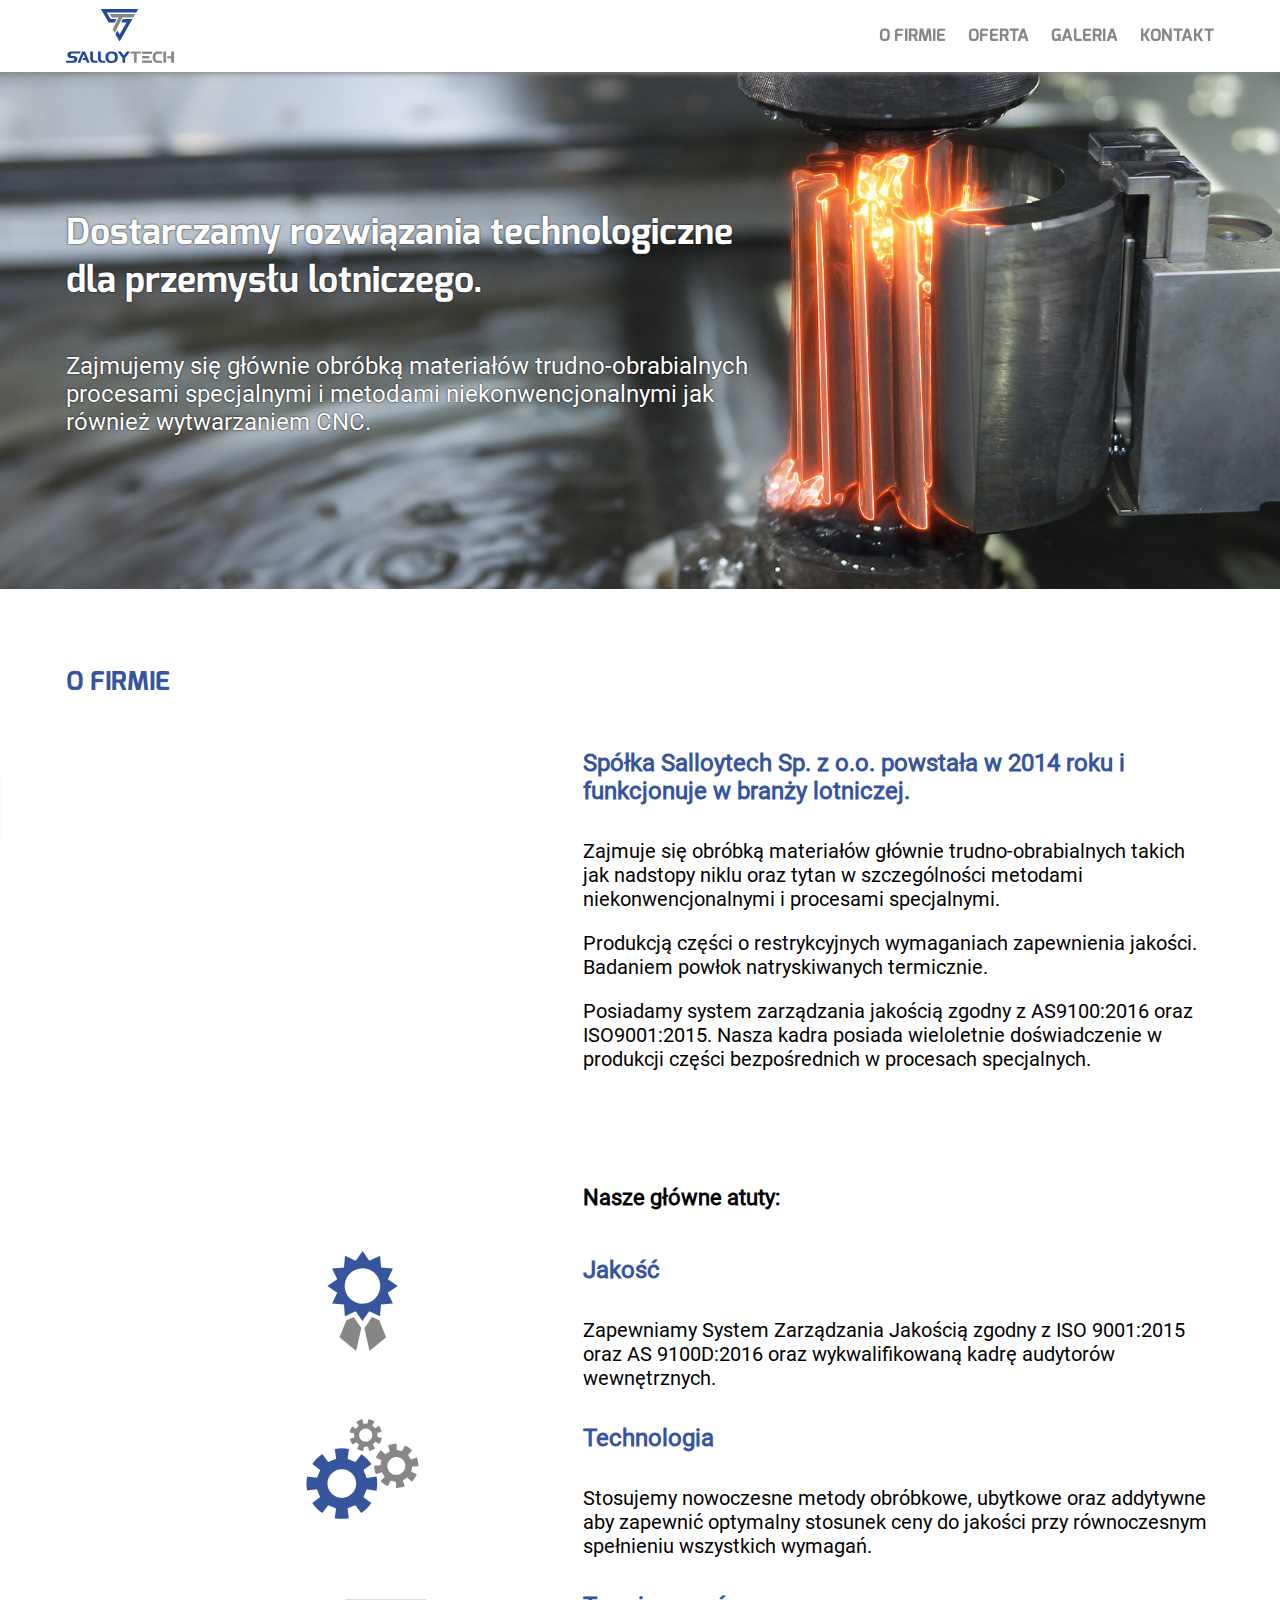
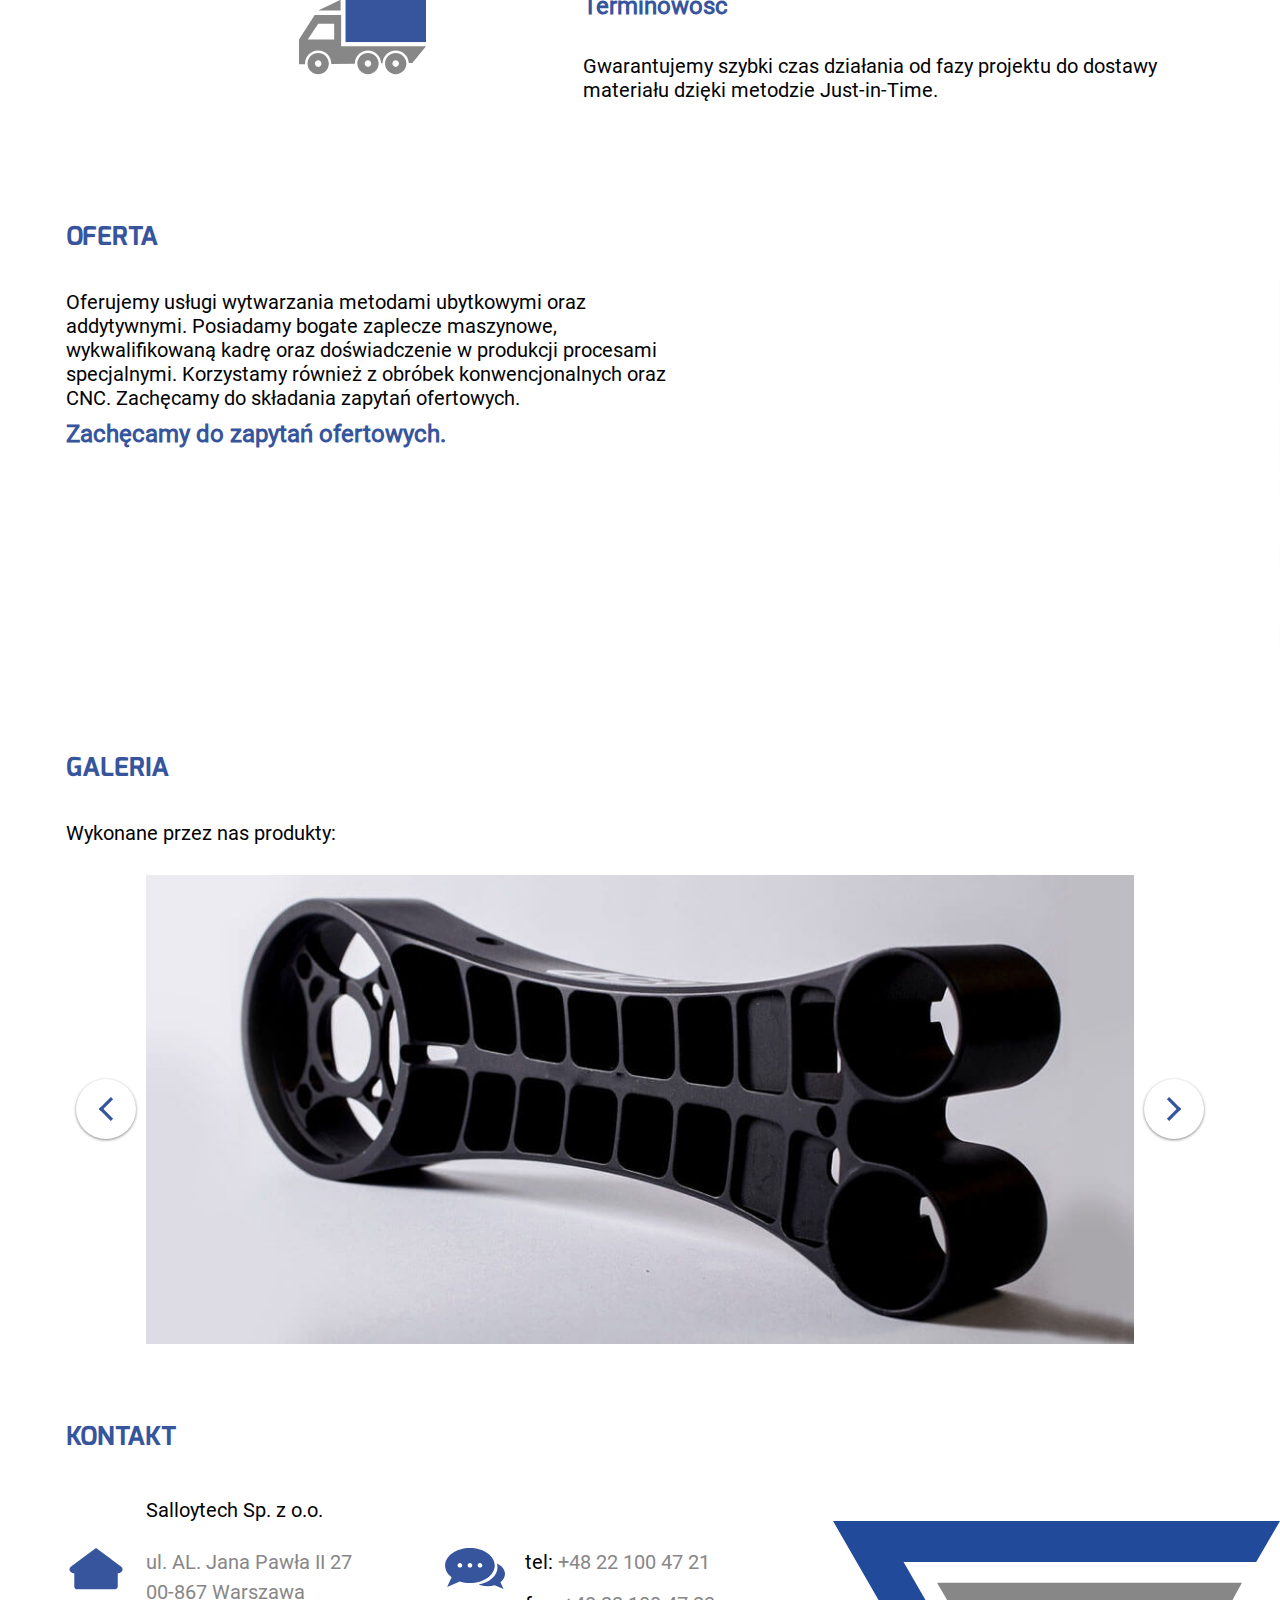
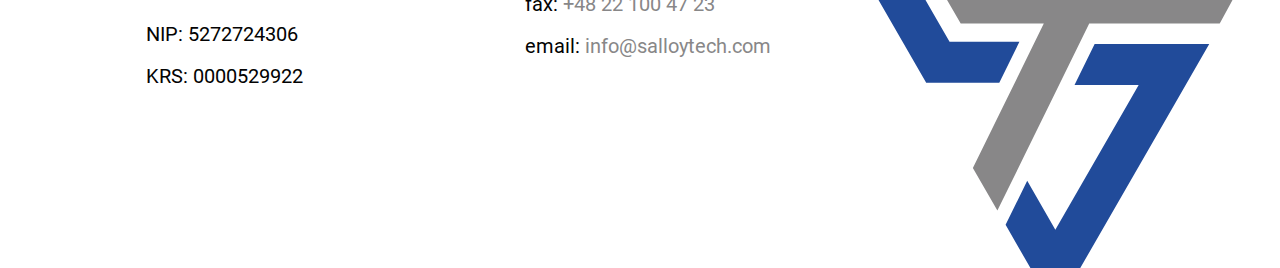
==== index.html @ c58ebfd1 "style" ====
<!DOCTYPE html>
<html lang="pl">
<head>
	<title>SalloyTech</title>
	<meta charset="UTF-8">
	<meta name="viewport" content="width=device-width, initial-scale=1.0">
	<meta name="author" content="Agnieszka Bocian">
	<link rel="stylesheet" type="text/css" href="style.css">
	<script src="script.js"></script>
</head>
<body onload="activeScript()">
<div class="tlo-opakowanie">
	<header class="header-nav">
		<div class="tresc float-clearfix">
			<a href="#" class="kol"> <img class="mobile-logo logo" src="./grafika/logo-horizontal.svg" alt="SalloyTech logo" /><img src="./grafika/logo.svg" class="logo" alt="SalloyTech logo"/></picture></a>
			<button class="mobile-menu menu-open" onclick="showMenu()"><img class="hamburger-menu" src="./grafika/mobile-menu.svg" alt="menu mobilne"/></button>
			<button class="mobile-menu menu-close" onclick="hideMenu()"><img class="hamburger-menu" src="./grafika/menu-close.svg" alt="menu mobilne"/></button>
			<nav class="kol2 kol-prawa">
				<a href="#o-firmie" onclick="hideMenu()">O firmie</a>
				<a href="#oferta" onclick="hideMenu()">Oferta</a>
				<a href="#galeria" onclick="hideMenu()">Galeria</a>
				<a href="#kontakt" onclick="hideMenu()">Kontakt</a>
			</nav>
		</div>
	</header>
	<section class="float-clear main">
		<picture>
			<source media="(max-width:550px)" srcset="./grafika/mobile/header-mobile.jpg">
			<img class="img-baner" src="./grafika/header.jpg" alt=""/>
		</picture>
		<header class="header-baner tresc float-clearfix">
			<div class="kol2">
				<h1>Dostarczamy rozwiązania technologiczne dla przemysłu lotniczego.</h1>
				<p class="podtytul">Zajmujemy się głównie obróbką materiałów trudno-obrabialnych procesami specjalnymi i metodami niekonwencjonalnymi jak również wytwarzaniem CNC.</p>
			</div>			
		</header>
		<section id="o-firmie">
			<h2>O firmie</h2>
			<section class="float-clearfix">
				<picture class="kol2 animation-box">
					<source media="(max-width:600px)" srcset="./grafika/mobile/img1-mobile.jpg">
					<img class="slidein-animation left-slidein" src="./grafika/img1.jpg" alt=""/>
				</picture>
				<div class="tresc float-clearfix">
					<div class="kol2 kol-prawa float-clearfix">
						<h3>Spółka Salloytech Sp. z o.o. powstała w 2014 roku i funkcjonuje w branży lotniczej.</h3>
						<p>Zajmuje się obróbką materiałów głównie trudno-obrabialnych takich jak nadstopy niklu oraz tytan w szczególności metodami niekonwencjonalnymi i procesami specjalnymi.</p>
						<p>Produkcją części o restrykcyjnych wymaganiach zapewnienia jakości. Badaniem powłok natryskiwanych termicznie.</p>
						<p>Posiadamy system zarządzania jakością zgodny z AS9100:2016 oraz ISO9001:2015. Nasza kadra posiada wieloletnie doświadczenie w produkcji części bezpośrednich w procesach specjalnych.</p>
					</div>
				</div>
			</section>
			<section class="atuty tresc float-clearfix">
				<h4 class="kol2 kol-prawa">Nasze główne atuty:</h4>
				<section class="float-clear float-clearfix">
					<div class="kol">
						<img class="ikona" src="./grafika/jakosc.svg" alt="jakość"/>
					</div>
					<div class="kol2 kol-prawa">
						<h5>Jakość</h5>
						<p>Zapewniamy System Zarządzania Jakością zgodny z ISO 9001:2015 oraz AS 9100D:2016 oraz wykwalifikowaną kadrę audytorów wewnętrznych.</p>
					</div>
				</section>
				<section class="float-clearfix">
					<div class="kol">
						<img class="ikona" src="./grafika/technologia.svg" alt="technologia"/>
					</div>
					<div class="kol2 kol-prawa">
						<h5>Technologia</h5>
						<p>Stosujemy nowoczesne metody obróbkowe, ubytkowe oraz addytywne aby zapewnić optymalny stosunek ceny do jakości przy równoczesnym spełnieniu wszystkich wymagań. </p>
					</div>
				</section>
				<section class="float-clearfix">
					<div class="kol">
						<img class="ikona" src="./grafika/terminowosc.svg" alt="terminowość"/>
					</div>
					<div class="kol2 kol-prawa">
						<h5>Terminowosć</h5>
						<p>Gwarantujemy szybki czas działania od fazy projektu do dostawy materiału dzięki metodzie Just-in-Time.</p>
					</div>
				</section>
			</section>
		</section>
		<section id="oferta">
			<h2>Oferta</h2>
			<div class="tresc">
				<div class="kol2">
					<p>Oferujemy usługi wytwarzania metodami ubytkowymi oraz addytywnymi. Posiadamy bogate zaplecze maszynowe, wykwalifikowaną kadrę oraz doświadczenie w produkcji procesami specjalnymi. Korzystamy również z obróbek konwencjonalnych oraz CNC. Zachęcamy do składania zapytań ofertowych.</p>
					<strong>Zachęcamy do zapytań ofertowych.</strong>
				</div>
			</div>
			<picture class="kol2 kol-prawa animation-box">
				<source media="(max-width:600px)" srcset="./grafika/mobile/img2-mobile.jpg">
				<img class="slidein-animation right-slidein" src="./grafika/img2.jpg" alt=""/>
			</picture>
		</section>
		<section id="galeria" class="tresc float-clear">
			<h2>Galeria</h2>
			<p>Wykonane przez nas produkty:</p>
			<div class="slider">
				<img class="current-img-slide" src="./grafika/galeria/i-3gZqLh3-XL.jpg" alt=""/>
				<img class="img-slide next-slide" src="./grafika/galeria/i-92s4HZf-XL.jpg" alt=""/>
				<img class="img-slide next-slide" src="./grafika/galeria/i-ggH3WSC-XL.jpg" alt=""/>
				<img class="img-slide next-slide" src="./grafika/galeria/i-HxhJnW4-XL.jpg" alt=""/>
				<img class="img-slide next-slide" src="./grafika/galeria/i-L7PCD7g-XL.jpg" alt=""/>
				<button class="slider-btn lewy-btn" onclick="previousSlide()">
					<img src="./grafika/arrow-lewa.svg" alt=""/>
				</button>
				<button class="slider-btn prawy-btn" onclick="nextSlide()">
					<img src="./grafika/arrow-prawa.svg" alt=""/>
				</button>
			</div>
		</section>
	</section>
	<footer id="kontakt" class="float-clearfix">		
		<h2>Kontakt</h2>
		<div class="tresc float-clearfix">
			<p>Salloytech Sp. z o.o.</p>
			<div class="adres kol">
				<p><a href="https://goo.gl/maps/f2BaXFXRBeF2" target="_blank" title="zobacz na mapie">ul. AL. Jana Pawła II 27<br/> 00-867 Warszawa</a></p>
				<p>NIP: 5272724306</p>
				<p>KRS: 0000529922</p>
			</div>
			<div class="dane-kontakt kol float-clearfix">
				<p>tel: <a href="tel:+48221004721" target="_blank">+48 22 100 47 21</a></p>
				<p>fax: <a href="fax:+48221004723" target="_blank">+48 22 100 47 23</a></p>
				<p>email: <a href="mailto:info@salloytech.com" target="_blank">info@salloytech.com</a></p>
			</div>
		</div>
	</footer>
</div>
<script>
	window.content.load = slideInAnimation();
</script>
</body>
</html>
---- style.css ----
/* Spis Treści */

/* 0.0 Resetowanie styli */
/* 1.0 Style Ogólne */
	/* 1.1 Typografia */
	/* 1.2 Style wielorazowego użytku */
		/* 1.2.1 Grid */
	/* 1.3 Animacje */
/* 2.0 Menu główne */
	/* 2.1 Menu mobilne */
/* 3.0 Header główny */
/* 4.0 Sekcje */
	/* 4.1 Sekcja "O firmie" */
	/* 4.2 Sekcja "Oferta" */
	/* 4.3 Sekcja "Galeria" */
/* 5.0 Stopka - Kontakt */


/* 0.0 Resetowanie styli */
	body, main, nav, a, header, h1, h2, h3, h4 ,h5, h6, section, div, p, ul, li, img, footer {
		box-sizing:border-box;
		padding:0;
		margin:0;
		text-decoration:none;
		border:none;
	}
/* 1.0 Style Ogólne */
	body{
		background-color:#fff;
		color:#030303;
	}
	img {
		max-width: 100%;
		max-height: 100%;
	}
	.tlo-opakowanie {
		max-width:1907px;
		margin:0 auto;
	}
	button {
		cursor:pointer;
		font-size: 1em;
	}
	a {
		color:#888788;
	}
	a:hover, a:focus, a:active {
		color:#36559d;
	}
	.main > section {
		padding-top:8vh;
	}
	@media (max-height:800px) {
		.main > section {
			padding-top:3em;
		}
	}
	/* 1.1 Typografia */
	@font-face {
		font-family:"Roboto Regular";
		src:url(./fonty/roboto-regular.ttf);
	}
	@font-face {
		font-family:"Exo Bold";
		src:url(./fonty/exo-bold.ttf);
	}
	body{
		font-family:"Roboto Regular";
		font-size:20px;
	}
	@media (max-width:1200px) {
		body {
			font-size:18px;
		}
	}
	@media (max-width:1000px) {
		body {
			font-size:16px;
		}
	}
	@media (max-width:800px) {
		body {
			font-size:14px;
		}
	}
	@media (max-width:600px) {
		body {
			font-size:12px;
		}
	}
	h2, h3, h4, h5, h6, ul, li  {
		padding:1em 0;
	}
	main > section {
		margin:1em 0;
	}
	h1 {
		font-size:1.8em;
		padding-bottom: 1em;
		text-shadow:0 0 2px black;
	}
	h2 {
		font-size:1.3em;	
		text-transform:uppercase;
		margin:0 auto;
		display:block;
		max-width:1200px;
		padding-left:2vw;
		padding-right:2vw;
	}
	h3, h5, strong {
		font-size:1.2em;
	}
	h4 {
		font-size:1.1em;
	}
	h1, h2, nav {
		font-family:"Exo Bold";
	}
	h2, h3, h5, strong {
		color:#36559d;
	}
	p {
		padding:0.5em 0;
	}
	/* 1.2 Style wielorazowego użytku */
	.tresc {
		margin:0 auto;
		max-width:1200px;
		padding:1vh 2vw;
	}
	section div.tresc {
		padding:0 2vw;
	}
	.ikona {
		margin: 5% 5% 5% auto;
		width: auto;
		height: 5em;
		display: block;
	}
	.script .blurowanie {
		filter: blur(2px);
	}
		/* 1.2.1 Grid */
			.kol {
				width:20%;
				float:left;
			}
			.kol2 {
				width:40%;
				float:left;
			}
			.tresc .kol {
				width:33%;
			}
			.tresc .kol2 {
				width:60%;
			}
			.kol-prawa {
				float:right;
				padding-left:5%;
			}
			.float-clear {
				clear: both;
			}
			.float-clearfix:after {
				content: "";
				display: table;
				clear: both;
			}
			@media (max-width:550px) {
				.kol2 {
					width:100%;
				}
				.tresc .kol2 {
					width:100%;
				}
				img.kol2{
					padding:2vw;
				}
				.kol-prawa {
					padding:0;
				}
			}
	/* 1.3 Animacje */
	.script .animation-box {
		overflow:hidden;
	}
	.script .slidein-animation {
		transition: transform 1s;
	}
	.script .right-slidein {
		transform: translateX(100%);
	}
	.script .left-slidein {
		transform: translateX(-100%);
	}
	.script .base-position {
		transform: translateX(0);
		transition: transform 5s;
	}
/* 2.0 Menu główne */
	.header-nav {
		position: fixed;
		z-index: 100;
		top: 0;
		left: 0;
		right: 0;
		background-color:rgba(255,255,255, 0.99);
		box-shadow:0 1px 0.25em #888788;
	}
	.header-nav .tresc {
		display: flex;
		justify-content: space-between;
		align-items: center;
	}
	.header-nav a.kol {
		width:auto;
	}
	.logo {
		height:6vh;
		width: auto;
		display: block;
	}
	nav {
		text-align:right;
		order: 1; /* korekta do float-clearfix dla flexa */
	}
	.tresc nav.kol2 {
		width:auto;
	}
	nav a {
		text-transform:uppercase;
		font-size: 1.9vh;
		line-height: 1em;
		margin:2vh 0 2vh 1em;
		display:inline-block;
		position:relative;
	}
	nav a:hover, nav a:focus, nav a:active {
		color:#36559d;
	}
	nav a:after, nav a:after, nav a:after {
		content:"";
		background-color:#36559d;		
		display:inline-block;
		width:0;
		height:0.15em;
		position:absolute;
		left:0;
		right:0;
		margin:0 auto;
		bottom: -0.2em;
		transition:width 0.5s;
	}
	nav a:hover:after, nav a:focus:after, nav a:active:after {
		width:1em;
		transition:width 0.5s;
	}
	
	/* 2.1 Menu mobilne */
		.mobile-menu {
			display:none;
			height:6vh;
			padding:0;
		}
		.mobile-logo {
			display:none;
		}

		@media (max-width:800px) {
			.script .header-nav .tresc .kol, .header-nav .tresc .kol2 {
				width:auto;
			}
		}
		@media (max-width:600px){
			.script .logo {
				display:none;
			}
			.script .mobile-logo {
				display:block;
			}
			.script .header-nav .tresc {
				display:block;
			}
			.script .header-nav .tresc .kol2 {
				clear: both;
				float: left;
				padding:0;
			}
			.script nav {
				display:none;
			}
			.script .mobile-menu {
				float: right;
				order: 1;
				border: none;
				background: #fff;		
			}
			.script .menu-open {
				display: inline-block;
			}
			.script nav a {
				display: list-item;
				list-style: none;
				text-align: right;
				font-size: 2.5vh;
				margin: 4.5vh 0;
				width: 28vh;
			}
		.script nav a:after, .script nav a:after, .script nav a:after {
			right: 1.5em;
			left:auto;
			}
		}
		@media (max-height:800px) and (max-width:600px) {
			.script .mobile-menu {
				height: 3em;
				padding: 0.25em 0;
			}
			.script .logo {
				height:3em;
			}
			.script nav a {
				font-size:1em;
				width:9em;
				font-size: 1.5em;
				margin: 2em 0;
			}
		}

/* 3.0 Header główny */
	.main {
		position:relative;
		margin-top:6vh;
	}
	.header-baner {
		display:flex;
		align-items:center;
		position:relative;
		top: 2vh;
		color:#fff;
		height: 40vw;
		max-height: 769px;
	}
	.img-baner {
		position:absolute;
		top:2vh;
		left:0;
		right:0;
		z-index:-1;
	}
	.podtytul {
		font-size:1.2em;
		text-shadow:0 0 2px black;
	}

	@media (max-width:551px) {
		.img-baner {
			position:relative;
		}
		.header-baner {
			position:absolute;
			top:2vh;
			height:80vw;
			max-width: 300px;
		}
		.header-baner .kol2 {
			width:100%;
		}
	}
	@media (max-width:300px) {
		.header-baner {
			position:relative;
			height:auto;
			color:#030303;
		}
		.podtytul, h1 {
			text-shadow:none;
		}
	}
	@media (max-width:600px) and (max-height:800px) {
		.main {
			margin-top:3em;
		}
	}
	@media (max-height:800px) {
		.img-baner {
			top:2vh;
		}
	}
/* 4.0 Sekcje */
	/* 4.1 Sekcja "O firmie" */
	section.atuty {
		margin-top:3vh;
	}
	.atuty h4.kol2-prawa {
		width:56%;
		float:right;
	}
	@media (max-width:550px) {
		.atuty h4 {
			padding-bottom:2em;
		}
		.atuty div.kol2 {
			width:60%;
		}
		.ikona {
			margin:2vw auto 0;
		}
	}
	@media (max-width:230px) {
		.atuty div.kol2, .tresc .kol {
			width:100%;
		}
		.atuty div.kol2 {
			padding-bottom: 10%;	
		}
	}
	/* 4.2 Sekcja "Oferta" */
	#oferta .kol2 {
		padding-right:5%;
	}
	#oferta .kol-prawa {
		padding:0;
	}
	@media (max-width:550px) {
		#oferta .kol2 {
			padding:0;
		}
		#oferta img.kol2 {
			padding:5% 2vw 0;
		}
	}
	/* 4.3 Sekcja "Galeria" */
	#galeria h2 {
		padding-left:0;
		padding-right:0;
		margin:0;
	}
	.slider {
		position:relative;
		background-color:#fff;
		overflow: hidden;
		margin:1em 0;
		padding:1em 0;	
	}
	.script .slider {
		padding:0 4em;
	}
	.current-img-slide {
		position: relative;
		height:auto;
		transition:transform 1s;
	}
	.current-img-slide, .img-slide {
		width:45%;
		float:left;
		padding:0 2.5% 2.5%;
		min-width:150px;
	}
	@media(max-width:350px){
		.script .current-img-slide, .img-slide {
			margin:0 auto;
			display:block;
			float:none;
		}
	}
	.script .current-img-slide, .script .img-slide {
		width:100%;
		float:left;
		padding:0;
	}
	.script .img-slide {
		position: absolute;
		height:auto;
		top:0;
		left: 0;
		right: 0;
		padding:0 4em;
	}
	.script .next-slide {
		transform:translateX(100%);
		transition:transform 1s;
	}
	.script .previous-slide{
		transform:translateX(-100%);
		transition:transform 1s;
	}
	.slider-btn {
		 display:none;
	}
	.script .slider-btn {
		position: absolute;
		display:block;
		padding: 0.5em;
		margin: 0.5em;
		font-size:1em;
		width: 3em;
		height: 3em;
		background-color:#fff;
		border-radius: 2em;
		border:none;
		box-shadow:0 1px 0.15em #888788;
		bottom:45%;
		bottom: calc(50% - 2em);
	}
	.slider-btn:hover, .slider-btn:focus, .slider-btn:active {
		box-shadow:0 2px 4px #888788;
	}
	.script .prawy-btn {
		right:0;
	}
	.script .lewy-btn {
		left:0;
	}
	@media (max-width:550px) {
		.script .img-slide {
			padding:0;
		}
		.script .slider-btn {
			bottom:0;
		}
		.script .prawy-btn {
			right:25%;
			right:calc(50% - 5em);
		}
		.script .lewy-btn {
			left:25%;
			left:calc(50% - 5em);
		}
		.script .slider {
			padding: 0 0 5em 0;
		}
		.script .script .img-slide {
			padding:0;
		}
	}
/* 5.0 Stopka - Kontakt */
	#kontakt {
		background-image:url("./grafika/logo-znak.svg");
		background-repeat:no-repeat;
		background-position:bottom right;
		background-size: auto 70%;
		padding-top:1em;
		padding-bottom:18vh;
	}
	#kontakt p {
		padding:0.3em 0 0.3em 4em;
		line-height:1.5em;
	}
	.adres, .dane-kontakt {
		position:relative;
		margin-top:0.5em;
		padding-right:1em;
	}
	.adres:before, .dane-kontakt:before {
		display:block;
		float:left;
		left:0;
		position:absolute;
		height:3em;
		width:3em;
	}
	.adres:before {
		content:url("./grafika/adres.svg");
	}
	.dane-kontakt:before {
		content:url("./grafika/kontakt.svg");
	}
	@media (max-width:900px) {
		#kontakt {
			padding-bottom:2em;
			background-size: auto 60%;
		}
		#kontakt .tresc .kol {
			width:60%;
			padding-bottom:1em;
		}
		#kontakt p {
			padding-left:5em;
		}
	}
	@media (max-width:500px) {
		#kontakt {
			padding-bottom: 3em;
			background-size: 4em auto;
		}
		#kontakt .tresc .kol {
			width:50%;
	}
	@media (max-width:400px) {
		#kontakt p {
			padding-left: 0;
		}
		.adres::before, .dane-kontakt::before {
			position: relative;
			float: none;
			display: inline-block;
		}
	}
	@media (max-width:300px) {
		#kontakt {
			padding-bottom: 30%;
			background-position-x: 50%;
		}
	}
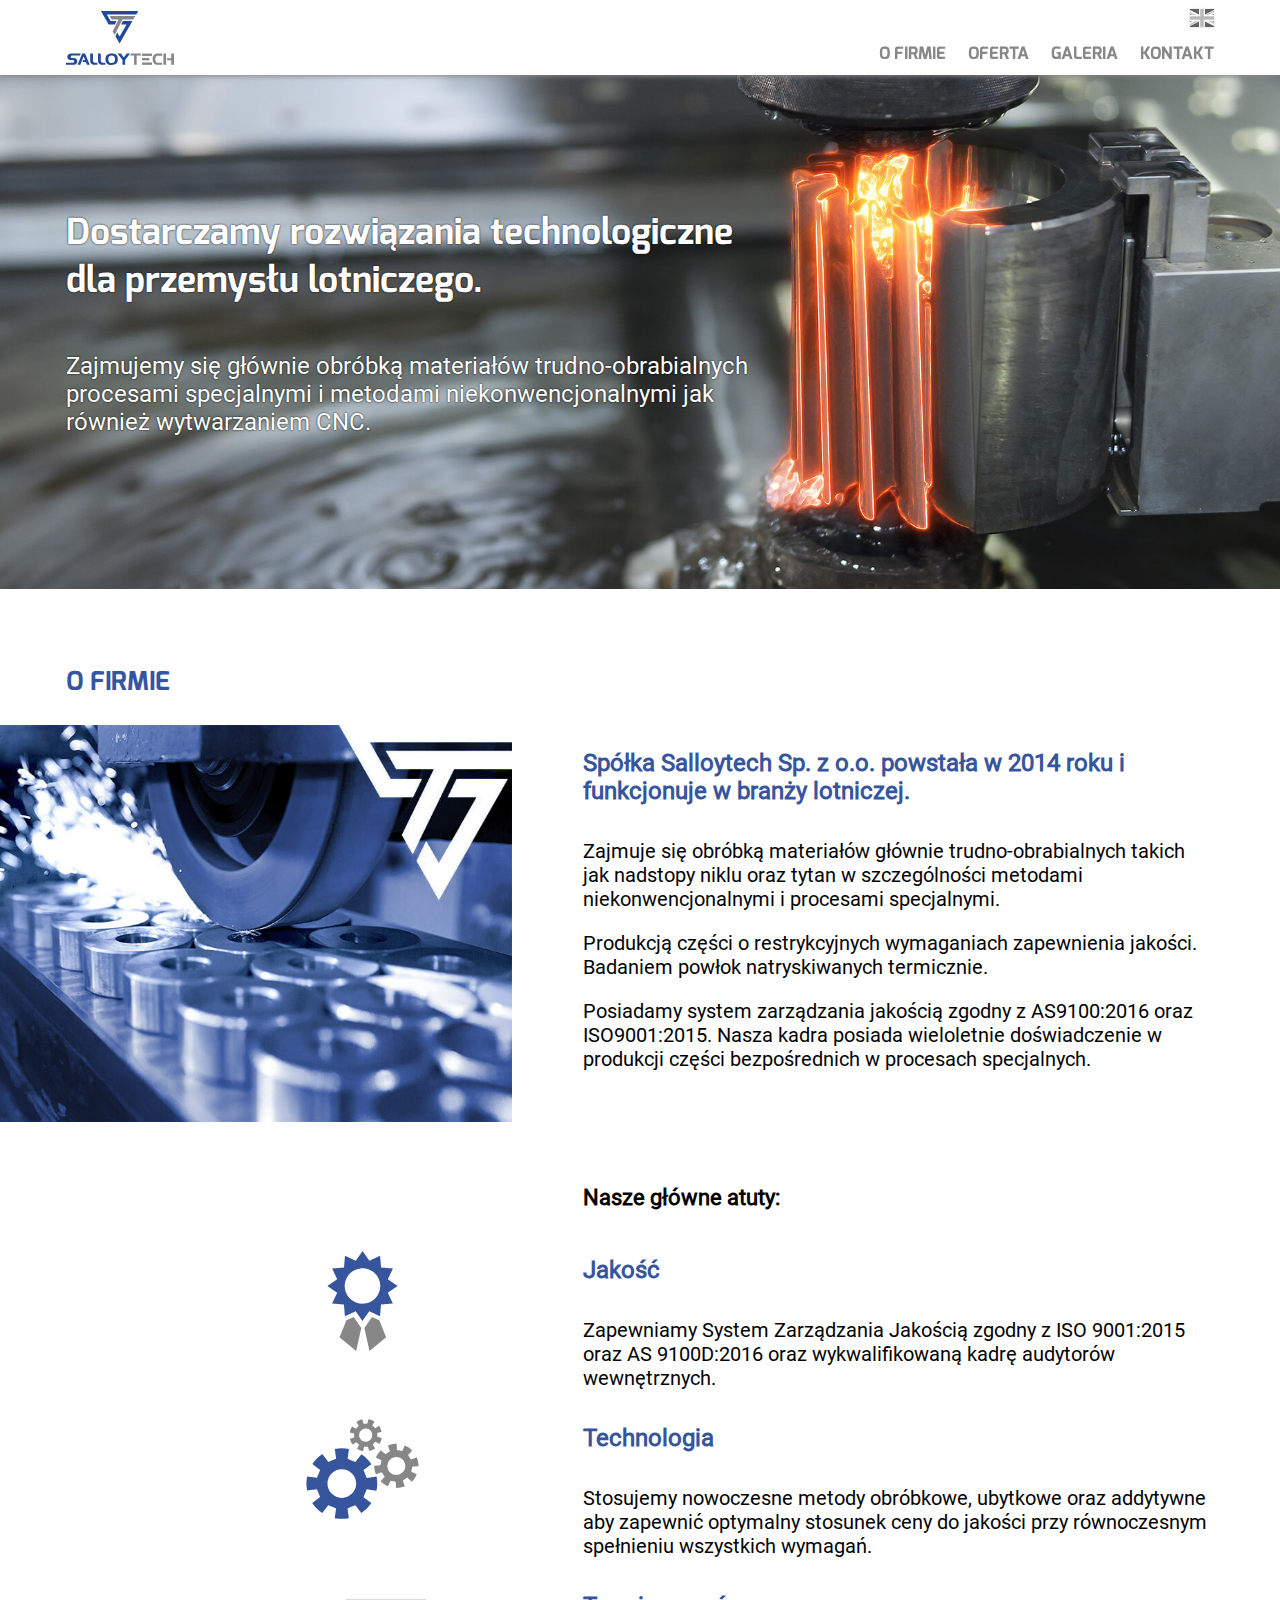
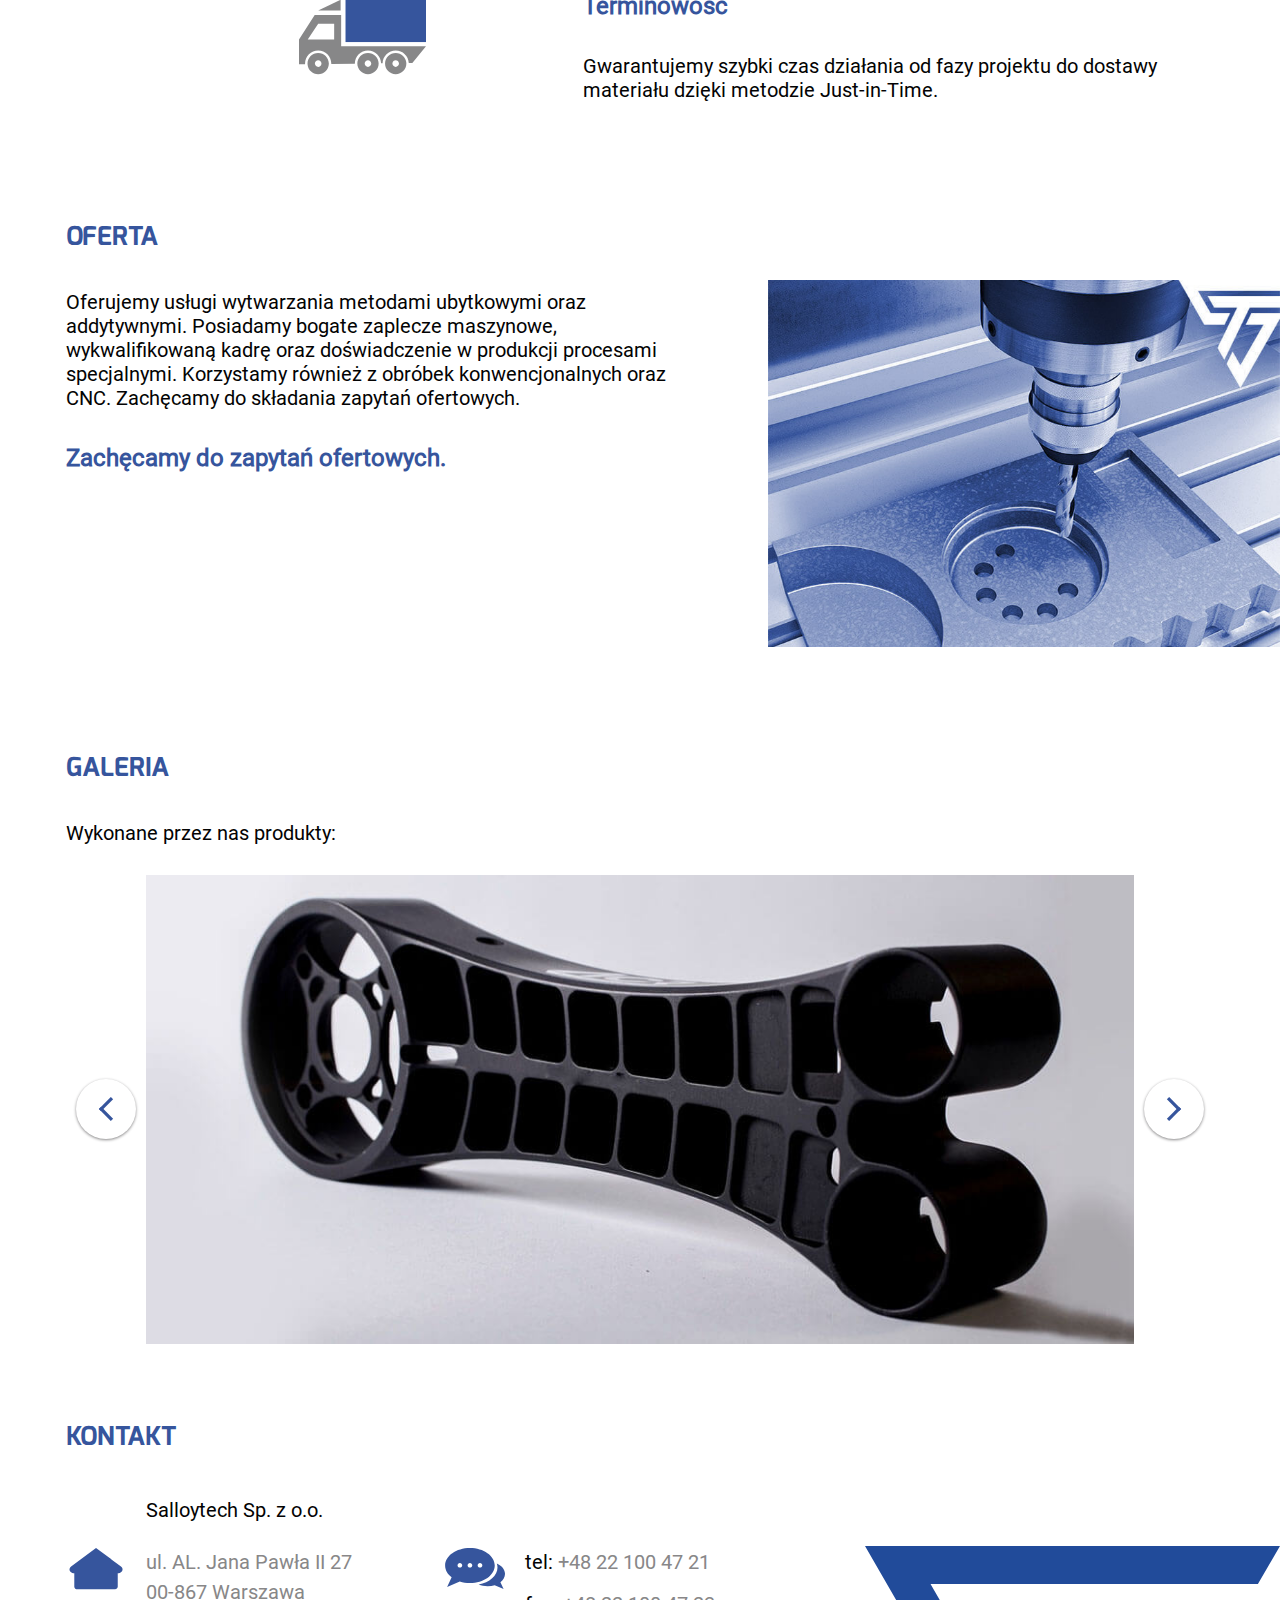
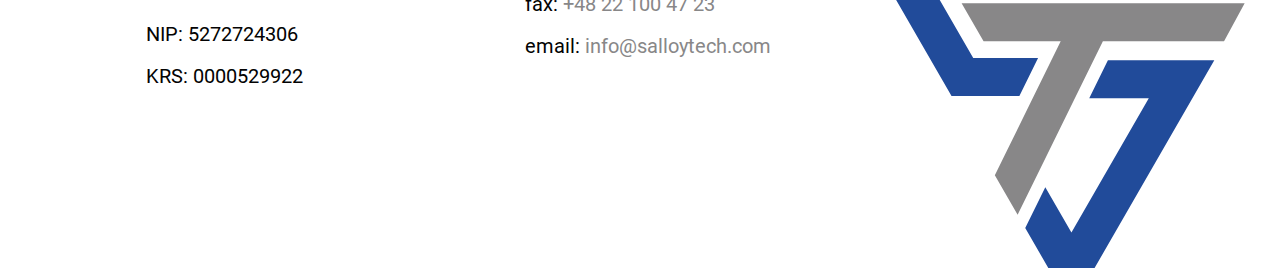
==== commit 6a8a19b3: "Add files via upload" ====
--- a/index.html
+++ b/index.html
@@ -1,136 +1,230 @@
-<!DOCTYPE html>
-<html lang="pl">
-<head>
-	<title>SalloyTech</title>
-	<meta charset="UTF-8">
-	<meta name="viewport" content="width=device-width, initial-scale=1.0">
-	<meta name="author" content="Agnieszka Bocian">
-	<link rel="stylesheet" type="text/css" href="style.css">
-	<script src="script.js"></script>
-</head>
-<body onload="activeScript()">
-<div class="tlo-opakowanie">
-	<header class="header-nav">
-		<div class="tresc float-clearfix">
-			<a href="#" class="kol"> <img class="mobile-logo logo" src="./grafika/logo-horizontal.svg" alt="SalloyTech logo" /><img src="./grafika/logo.svg" class="logo" alt="SalloyTech logo"/></picture></a>
-			<button class="mobile-menu menu-open" onclick="showMenu()"><img class="hamburger-menu" src="./grafika/mobile-menu.svg" alt="menu mobilne"/></button>
-			<button class="mobile-menu menu-close" onclick="hideMenu()"><img class="hamburger-menu" src="./grafika/menu-close.svg" alt="menu mobilne"/></button>
-			<nav class="kol2 kol-prawa">
-				<a href="#o-firmie" onclick="hideMenu()">O firmie</a>
-				<a href="#oferta" onclick="hideMenu()">Oferta</a>
-				<a href="#galeria" onclick="hideMenu()">Galeria</a>
-				<a href="#kontakt" onclick="hideMenu()">Kontakt</a>
-			</nav>
-		</div>
-	</header>
-	<section class="float-clear main">
-		<picture>
-			<source media="(max-width:550px)" srcset="./grafika/mobile/header-mobile.jpg">
-			<img class="img-baner" src="./grafika/header.jpg" alt=""/>
-		</picture>
-		<header class="header-baner tresc float-clearfix">
-			<div class="kol2">
-				<h1>Dostarczamy rozwiązania technologiczne dla przemysłu lotniczego.</h1>
-				<p class="podtytul">Zajmujemy się głównie obróbką materiałów trudno-obrabialnych procesami specjalnymi i metodami niekonwencjonalnymi jak również wytwarzaniem CNC.</p>
-			</div>			
-		</header>
-		<section id="o-firmie">
-			<h2>O firmie</h2>
-			<section class="float-clearfix">
-				<picture class="kol2 animation-box">
-					<source media="(max-width:600px)" srcset="./grafika/mobile/img1-mobile.jpg">
-					<img class="slidein-animation left-slidein" src="./grafika/img1.jpg" alt=""/>
-				</picture>
-				<div class="tresc float-clearfix">
-					<div class="kol2 kol-prawa float-clearfix">
-						<h3>Spółka Salloytech Sp. z o.o. powstała w 2014 roku i funkcjonuje w branży lotniczej.</h3>
-						<p>Zajmuje się obróbką materiałów głównie trudno-obrabialnych takich jak nadstopy niklu oraz tytan w szczególności metodami niekonwencjonalnymi i procesami specjalnymi.</p>
-						<p>Produkcją części o restrykcyjnych wymaganiach zapewnienia jakości. Badaniem powłok natryskiwanych termicznie.</p>
-						<p>Posiadamy system zarządzania jakością zgodny z AS9100:2016 oraz ISO9001:2015. Nasza kadra posiada wieloletnie doświadczenie w produkcji części bezpośrednich w procesach specjalnych.</p>
-					</div>
-				</div>
-			</section>
-			<section class="atuty tresc float-clearfix">
-				<h4 class="kol2 kol-prawa">Nasze główne atuty:</h4>
-				<section class="float-clear float-clearfix">
-					<div class="kol">
-						<img class="ikona" src="./grafika/jakosc.svg" alt="jakość"/>
-					</div>
-					<div class="kol2 kol-prawa">
-						<h5>Jakość</h5>
-						<p>Zapewniamy System Zarządzania Jakością zgodny z ISO 9001:2015 oraz AS 9100D:2016 oraz wykwalifikowaną kadrę audytorów wewnętrznych.</p>
-					</div>
-				</section>
-				<section class="float-clearfix">
-					<div class="kol">
-						<img class="ikona" src="./grafika/technologia.svg" alt="technologia"/>
-					</div>
-					<div class="kol2 kol-prawa">
-						<h5>Technologia</h5>
-						<p>Stosujemy nowoczesne metody obróbkowe, ubytkowe oraz addytywne aby zapewnić optymalny stosunek ceny do jakości przy równoczesnym spełnieniu wszystkich wymagań. </p>
-					</div>
-				</section>
-				<section class="float-clearfix">
-					<div class="kol">
-						<img class="ikona" src="./grafika/terminowosc.svg" alt="terminowość"/>
-					</div>
-					<div class="kol2 kol-prawa">
-						<h5>Terminowosć</h5>
-						<p>Gwarantujemy szybki czas działania od fazy projektu do dostawy materiału dzięki metodzie Just-in-Time.</p>
-					</div>
-				</section>
-			</section>
-		</section>
-		<section id="oferta">
-			<h2>Oferta</h2>
-			<div class="tresc">
-				<div class="kol2">
-					<p>Oferujemy usługi wytwarzania metodami ubytkowymi oraz addytywnymi. Posiadamy bogate zaplecze maszynowe, wykwalifikowaną kadrę oraz doświadczenie w produkcji procesami specjalnymi. Korzystamy również z obróbek konwencjonalnych oraz CNC. Zachęcamy do składania zapytań ofertowych.</p>
-					<strong>Zachęcamy do zapytań ofertowych.</strong>
-				</div>
-			</div>
-			<picture class="kol2 kol-prawa animation-box">
-				<source media="(max-width:600px)" srcset="./grafika/mobile/img2-mobile.jpg">
-				<img class="slidein-animation right-slidein" src="./grafika/img2.jpg" alt=""/>
-			</picture>
-		</section>
-		<section id="galeria" class="tresc float-clear">
-			<h2>Galeria</h2>
-			<p>Wykonane przez nas produkty:</p>
-			<div class="slider">
-				<img class="current-img-slide" src="./grafika/galeria/i-3gZqLh3-XL.jpg" alt=""/>
-				<img class="img-slide next-slide" src="./grafika/galeria/i-92s4HZf-XL.jpg" alt=""/>
-				<img class="img-slide next-slide" src="./grafika/galeria/i-ggH3WSC-XL.jpg" alt=""/>
-				<img class="img-slide next-slide" src="./grafika/galeria/i-HxhJnW4-XL.jpg" alt=""/>
-				<img class="img-slide next-slide" src="./grafika/galeria/i-L7PCD7g-XL.jpg" alt=""/>
-				<button class="slider-btn lewy-btn" onclick="previousSlide()">
-					<img src="./grafika/arrow-lewa.svg" alt=""/>
-				</button>
-				<button class="slider-btn prawy-btn" onclick="nextSlide()">
-					<img src="./grafika/arrow-prawa.svg" alt=""/>
-				</button>
-			</div>
-		</section>
-	</section>
-	<footer id="kontakt" class="float-clearfix">		
-		<h2>Kontakt</h2>
-		<div class="tresc float-clearfix">
-			<p>Salloytech Sp. z o.o.</p>
-			<div class="adres kol">
-				<p><a href="https://goo.gl/maps/f2BaXFXRBeF2" target="_blank" title="zobacz na mapie">ul. AL. Jana Pawła II 27<br/> 00-867 Warszawa</a></p>
-				<p>NIP: 5272724306</p>
-				<p>KRS: 0000529922</p>
-			</div>
-			<div class="dane-kontakt kol float-clearfix">
-				<p>tel: <a href="tel:+48221004721" target="_blank">+48 22 100 47 21</a></p>
-				<p>fax: <a href="fax:+48221004723" target="_blank">+48 22 100 47 23</a></p>
-				<p>email: <a href="mailto:info@salloytech.com" target="_blank">info@salloytech.com</a></p>
-			</div>
-		</div>
-	</footer>
-</div>
-<script>
-	window.content.load = slideInAnimation();
-</script>
-</body>
+<!DOCTYPE html>
+<html lang="pl">
+<head>
+	<title>SalloyTech</title>
+	<meta charset="UTF-8">
+	<meta name="viewport" content="width=device-width, initial-scale=1.0">
+	<meta name="author" content="Agnieszka Bocian">
+	<link rel="stylesheet" type="text/css" href="style.css">
+	<script src="script.js"></script>
+	<script src="smooth-scroll.js"></script>
+</head>
+<body onload="activeScript()">
+<div class="tlo-opakowanie">
+	<header class="header-nav">
+		<div class="tresc float-clearfix">
+			<a href="" class="kol"> <img class="mobile-logo logo" src="./grafika/logo-horizontal.svg" alt="SalloyTech logo" /><img src="./grafika/logo.svg" class="logo" alt="SalloyTech logo"/></a>
+			<button class="mobile-menu menu-open" onclick="showMenu()"><img class="hamburger-menu" src="./grafika/mobile-menu.svg" alt="menu mobilne"/></button>
+			<button class="mobile-menu menu-close" onclick="hideMenu()"><img class="hamburger-menu" src="./grafika/menu-close.svg" alt="menu mobilne"/></button>
+			<nav class="kol2 kol-prawa">
+				<a href="#o-firmie" onclick="hideMenu()">O firmie</a>
+				<a href="#oferta" onclick="hideMenu()">Oferta</a>
+				<a href="#galeria" onclick="hideMenu()">Galeria</a>
+				<a href="#kontakt" onclick="hideMenu()">Kontakt</a>
+			</nav>
+			<div class="jezyki">
+				<a href="./en/index.html" title="english site" onmouseenter="flagaAngliiKolor()" ontouchstart="flagaAngliiKolor()" onmouseleave="flagaAngliiSzara()" ontouchend="flagaAngliiSzara()"><img class="flaga flaga-brytyjska" src="./grafika/flaga-eng-szara.svg" alt="flaga brytyjska"/></a>
+			</div>
+		</div>
+	</header>
+	<section class="float-clear main">
+		<picture class="picture-baner">
+			<source media="(max-width:550px)" srcset="./grafika/mobile/header-mobile.jpg">
+			<img class="img-baner" src="./grafika/header.jpg" alt=""/>
+		</picture>
+		<header class="header-baner tresc float-clearfix">
+			<div class="kol2">
+				<h1>Dostarczamy rozwiązania technologiczne dla przemysłu lotniczego.</h1>
+				<p class="podtytul">Zajmujemy się głównie obróbką materiałów trudno-obrabialnych procesami specjalnymi i metodami niekonwencjonalnymi jak również wytwarzaniem CNC.</p>
+			</div>			
+		</header>
+		<section id="o-firmie">
+			<h2>O firmie</h2>
+			<section class="float-clearfix">
+				<picture class="kol2 animation-box">
+					<source media="(max-width:600px)" srcset="./grafika/mobile/img1-mobile.jpg">
+					<img class="left-slidein delay-cwiercs" src="./grafika/img1.jpg" alt=""/>
+				</picture>
+				<div class="tresc float-clearfix">
+					<div class="kol2 kol-prawa float-clearfix">
+						<h3>Spółka Salloytech Sp. z o.o. powstała w 2014 roku i funkcjonuje w branży lotniczej.</h3>
+						<p>Zajmuje się obróbką materiałów głównie trudno-obrabialnych takich jak nadstopy niklu oraz tytan w szczególności metodami niekonwencjonalnymi i procesami specjalnymi.</p>
+						<p>Produkcją części o restrykcyjnych wymaganiach zapewnienia jakości. Badaniem powłok natryskiwanych termicznie.</p>
+						<p>Posiadamy system zarządzania jakością zgodny z AS9100:2016 oraz ISO9001:2015. Nasza kadra posiada wieloletnie doświadczenie w produkcji części bezpośrednich w procesach specjalnych.</p>
+					</div>
+				</div>
+			</section>
+			<section class="atuty tresc float-clearfix">
+				<h4 class="kol2 kol-prawa">Nasze główne atuty:</h4>
+				<section class="float-clear float-clearfix">
+					<div class="kol animation-box ">
+						<img class="ikona right-pop" src="./grafika/jakosc.svg" alt="jakość"/>
+					</div>
+					<div class="kol2 kol-prawa">
+						<h5>Jakość</h5>
+						<p>Zapewniamy System Zarządzania Jakością zgodny z ISO 9001:2015 oraz AS 9100D:2016 oraz wykwalifikowaną kadrę audytorów wewnętrznych.</p>
+					</div>
+				</section>
+				<section class="float-clearfix">
+					<div class="kol animation-box">
+						<img class="ikona right-pop delay-cwiercs" src="./grafika/technologia.svg" alt="technologia"/>
+					</div>
+					<div class="kol2 kol-prawa">
+						<h5>Technologia</h5>
+						<p>Stosujemy nowoczesne metody obróbkowe, ubytkowe oraz addytywne aby zapewnić optymalny stosunek ceny do jakości przy równoczesnym spełnieniu wszystkich wymagań. </p>
+					</div>
+				</section>
+				<section class="float-clearfix">
+					<div class="kol animation-box">
+						<img class="ikona right-pop delay-pols" src="./grafika/terminowosc.svg" alt="terminowość"/>
+					</div>
+					<div class="kol2 kol-prawa">
+						<h5>Terminowosć</h5>
+						<p>Gwarantujemy szybki czas działania od fazy projektu do dostawy materiału dzięki metodzie Just-in-Time.</p>
+					</div>
+				</section>
+			</section>
+		</section>
+		<section id="oferta">
+			<h2>Oferta</h2>
+			<div class="tresc">
+				<div class="kol2">
+					<p>Oferujemy usługi wytwarzania metodami ubytkowymi oraz addytywnymi. Posiadamy bogate zaplecze maszynowe, wykwalifikowaną kadrę oraz doświadczenie w produkcji procesami specjalnymi. Korzystamy również z obróbek konwencjonalnych oraz CNC. Zachęcamy do składania zapytań ofertowych.</p>
+					<strong>Zachęcamy do zapytań ofertowych.</strong>
+				</div>
+			</div>
+			<picture class="kol2 kol-prawa animation-box">
+				<source media="(max-width:600px)" srcset="./grafika/mobile/img2-mobile.jpg">
+				<img class="right-slidein delay-cwiercs" src="./grafika/img2.jpg" alt=""/>
+			</picture>
+		</section>
+		<section id="galeria" class="tresc float-clear">
+			<h2>Galeria</h2>
+			<p>Wykonane przez nas produkty:</p>
+			<div class="slider">
+				<img class="current-img-slide" src="./grafika/galeria/i-3gZqLh3-XL.jpg" alt=""/>
+				<img class="img-slide next-slide" src="./grafika/galeria/i-92s4HZf-XL.jpg" alt=""/>
+				<img class="img-slide next-slide" src="./grafika/galeria/i-ggH3WSC-XL.jpg" alt=""/>
+				<img class="img-slide next-slide" src="./grafika/galeria/i-HxhJnW4-XL.jpg" alt=""/>
+				<img class="img-slide next-slide" src="./grafika/galeria/i-L7PCD7g-XL.jpg" alt=""/>
+				<button class="slider-btn lewy-btn" onclick="previousSlide()">
+					<img src="./grafika/arrow-lewa.svg" alt=""/>
+				</button>
+				<button class="slider-btn prawy-btn" onclick="nextSlide()">
+					<img src="./grafika/arrow-prawa.svg" alt=""/>
+				</button>
+			</div>
+		</section>
+	</section>
+	<footer id="kontakt" class="float-clearfix">		
+		<h2>Kontakt</h2>
+		<div class="tresc float-clearfix">
+			<p>Salloytech Sp. z o.o.</p>
+			<div class="adres kol">
+				<p><a href="https://goo.gl/maps/f2BaXFXRBeF2" target="_blank" title="zobacz na mapie">ul. AL. Jana Pawła II 27<br/> 00-867 Warszawa</a></p>
+				<p>NIP: 5272724306</p>
+				<p>KRS: 0000529922</p>
+			</div>
+			<div class="dane-kontakt kol float-clearfix">
+				<p>tel: <a href="tel:+48221004721" target="_blank">+48 22 100 47 21</a></p>
+				<p>fax: <a href="fax:+48221004723" target="_blank">+48 22 100 47 23</a></p>
+				<p>email: <a href="mailto:info@salloytech.com" target="_blank">info@salloytech.com</a></p>
+			</div>
+		</div>
+	</footer>
+</div>
+<!--[if IE]>
+		<style>
+			@media (max-width:551px) {
+				.img-baner {
+					left:-60%;
+					width:inherit;
+				}
+			}
+		</style>
+	<![endif]-->
+<script>
+	var el = document.getElementsByClassName("animation-box")[0];
+	var handler = onVisibilityChange(el, function() {
+		el.children[1].classList.add("base-position");
+	});
+	if (window.addEventListener) {
+		addEventListener('DOMContentLoaded', handler, false); 
+		addEventListener('load', handler, false);
+		addEventListener('scroll', handler, false); 
+		addEventListener('resize', handler, false); 
+	} else if (window.attachEvent)  {
+	 attachEvent('onDOMContentLoaded', handler); // IE9+ :(
+		attachEvent('onload', handler);
+		attachEvent('onscroll', handler);
+		attachEvent('onresize', handler);
+	}
+
+	var el2 = document.getElementsByClassName("animation-box")[1];
+	var handler2 = onVisibilityChange(el2, function() {
+		el2.children[0].classList.add("base-position");
+	});
+	if (window.addEventListener) {
+	addEventListener('DOMContentLoaded', handler2, false); 
+		addEventListener('load', handler2, false);
+		addEventListener('scroll', handler2, false); 
+		addEventListener('resize', handler2, false); 
+	} else if (window.attachEvent)  {
+	 attachEvent('onDOMContentLoaded', handler2); // IE9+ :(
+		attachEvent('onload', handler2);
+		attachEvent('onscroll', handler2);
+		attachEvent('onresize', handler2);
+	}
+	
+	var el3 = document.getElementsByClassName("animation-box")[2];
+	var handler3 = onVisibilityChange(el3, function() {
+		el3.children[0].classList.add("base-position");
+	});
+	if (window.addEventListener) {
+	addEventListener('DOMContentLoaded', handler3, false); 
+		addEventListener('load', handler3, false);
+		addEventListener('scroll', handler3, false); 
+		addEventListener('resize', handler3, false); 
+	} else if (window.attachEvent)  {
+	 attachEvent('onDOMContentLoaded', handler3); // IE9+ :(
+		attachEvent('onload', handler3);
+		attachEvent('onscroll', handler3);
+		attachEvent('onresize', handler3);
+	}
+	
+	var el4 = document.getElementsByClassName("animation-box")[3];
+	var handler4 = onVisibilityChange(el4, function() {
+		el4.children[0].classList.add("base-position");
+	});
+	if (window.addEventListener) {
+	addEventListener('DOMContentLoaded', handler4, false); 
+		addEventListener('load', handler4, false);
+		addEventListener('scroll', handler4, false); 
+		addEventListener('resize', handler4, false); 
+	} else if (window.attachEvent)  {
+	 attachEvent('onDOMContentLoaded', handler4); // IE9+ :(
+		attachEvent('onload', handler4);
+		attachEvent('onscroll', handler4);
+		attachEvent('onresize', handler4);
+	}
+	
+	var el5 = document.getElementsByClassName("animation-box")[4];
+	var handler5 = onVisibilityChange(el5, function() {
+		el5.children[1].classList.add("base-position");
+	});
+	if (window.addEventListener) {
+	addEventListener('DOMContentLoaded', handler5, false); 
+		addEventListener('load', handler5, false);
+		addEventListener('scroll', handler5, false); 
+		addEventListener('resize', handler5, false); 
+	} else if (window.attachEvent)  {
+	 attachEvent('onDOMContentLoaded', handler5); // IE9+ :(
+		attachEvent('onload', handler5);
+		attachEvent('onscroll', handler5);
+		attachEvent('onresize', handler5);
+	}
+	//smooth scrolling
+	var scroll = new SmoothScroll('a[href*="#"]');
+</script>
+</body>
 </html>--- a/style.css
+++ b/style.css
@@ -1,607 +1,776 @@
-/* Spis Treści */
-
-/* 0.0 Resetowanie styli */
-/* 1.0 Style Ogólne */
-	/* 1.1 Typografia */
-	/* 1.2 Style wielorazowego użytku */
-		/* 1.2.1 Grid */
-	/* 1.3 Animacje */
-/* 2.0 Menu główne */
-	/* 2.1 Menu mobilne */
-/* 3.0 Header główny */
-/* 4.0 Sekcje */
-	/* 4.1 Sekcja "O firmie" */
-	/* 4.2 Sekcja "Oferta" */
-	/* 4.3 Sekcja "Galeria" */
-/* 5.0 Stopka - Kontakt */
-
-
-/* 0.0 Resetowanie styli */
-	body, main, nav, a, header, h1, h2, h3, h4 ,h5, h6, section, div, p, ul, li, img, footer {
-		box-sizing:border-box;
-		padding:0;
-		margin:0;
-		text-decoration:none;
-		border:none;
-	}
-/* 1.0 Style Ogólne */
-	body{
-		background-color:#fff;
-		color:#030303;
-	}
-	img {
-		max-width: 100%;
-		max-height: 100%;
-	}
-	.tlo-opakowanie {
-		max-width:1907px;
-		margin:0 auto;
-	}
-	button {
-		cursor:pointer;
-		font-size: 1em;
-	}
-	a {
-		color:#888788;
-	}
-	a:hover, a:focus, a:active {
-		color:#36559d;
-	}
-	.main > section {
-		padding-top:8vh;
-	}
-	@media (max-height:800px) {
-		.main > section {
-			padding-top:3em;
-		}
-	}
-	/* 1.1 Typografia */
-	@font-face {
-		font-family:"Roboto Regular";
-		src:url(./fonty/roboto-regular.ttf);
-	}
-	@font-face {
-		font-family:"Exo Bold";
-		src:url(./fonty/exo-bold.ttf);
-	}
-	body{
-		font-family:"Roboto Regular";
-		font-size:20px;
-	}
-	@media (max-width:1200px) {
-		body {
-			font-size:18px;
-		}
-	}
-	@media (max-width:1000px) {
-		body {
-			font-size:16px;
-		}
-	}
-	@media (max-width:800px) {
-		body {
-			font-size:14px;
-		}
-	}
-	@media (max-width:600px) {
-		body {
-			font-size:12px;
-		}
-	}
-	h2, h3, h4, h5, h6, ul, li  {
-		padding:1em 0;
-	}
-	main > section {
-		margin:1em 0;
-	}
-	h1 {
-		font-size:1.8em;
-		padding-bottom: 1em;
-		text-shadow:0 0 2px black;
-	}
-	h2 {
-		font-size:1.3em;	
-		text-transform:uppercase;
-		margin:0 auto;
-		display:block;
-		max-width:1200px;
-		padding-left:2vw;
-		padding-right:2vw;
-	}
-	h3, h5, strong {
-		font-size:1.2em;
-	}
-	h4 {
-		font-size:1.1em;
-	}
-	h1, h2, nav {
-		font-family:"Exo Bold";
-	}
-	h2, h3, h5, strong {
-		color:#36559d;
-	}
-	p {
-		padding:0.5em 0;
-	}
-	/* 1.2 Style wielorazowego użytku */
-	.tresc {
-		margin:0 auto;
-		max-width:1200px;
-		padding:1vh 2vw;
-	}
-	section div.tresc {
-		padding:0 2vw;
-	}
-	.ikona {
-		margin: 5% 5% 5% auto;
-		width: auto;
-		height: 5em;
-		display: block;
-	}
-	.script .blurowanie {
-		filter: blur(2px);
-	}
-		/* 1.2.1 Grid */
-			.kol {
-				width:20%;
-				float:left;
-			}
-			.kol2 {
-				width:40%;
-				float:left;
-			}
-			.tresc .kol {
-				width:33%;
-			}
-			.tresc .kol2 {
-				width:60%;
-			}
-			.kol-prawa {
-				float:right;
-				padding-left:5%;
-			}
-			.float-clear {
-				clear: both;
-			}
-			.float-clearfix:after {
-				content: "";
-				display: table;
-				clear: both;
-			}
-			@media (max-width:550px) {
-				.kol2 {
-					width:100%;
-				}
-				.tresc .kol2 {
-					width:100%;
-				}
-				img.kol2{
-					padding:2vw;
-				}
-				.kol-prawa {
-					padding:0;
-				}
-			}
-	/* 1.3 Animacje */
-	.script .animation-box {
-		overflow:hidden;
-	}
-	.script .slidein-animation {
-		transition: transform 1s;
-	}
-	.script .right-slidein {
-		transform: translateX(100%);
-	}
-	.script .left-slidein {
-		transform: translateX(-100%);
-	}
-	.script .base-position {
-		transform: translateX(0);
-		transition: transform 5s;
-	}
-/* 2.0 Menu główne */
-	.header-nav {
-		position: fixed;
-		z-index: 100;
-		top: 0;
-		left: 0;
-		right: 0;
-		background-color:rgba(255,255,255, 0.99);
-		box-shadow:0 1px 0.25em #888788;
-	}
-	.header-nav .tresc {
-		display: flex;
-		justify-content: space-between;
-		align-items: center;
-	}
-	.header-nav a.kol {
-		width:auto;
-	}
-	.logo {
-		height:6vh;
-		width: auto;
-		display: block;
-	}
-	nav {
-		text-align:right;
-		order: 1; /* korekta do float-clearfix dla flexa */
-	}
-	.tresc nav.kol2 {
-		width:auto;
-	}
-	nav a {
-		text-transform:uppercase;
-		font-size: 1.9vh;
-		line-height: 1em;
-		margin:2vh 0 2vh 1em;
-		display:inline-block;
-		position:relative;
-	}
-	nav a:hover, nav a:focus, nav a:active {
-		color:#36559d;
-	}
-	nav a:after, nav a:after, nav a:after {
-		content:"";
-		background-color:#36559d;		
-		display:inline-block;
-		width:0;
-		height:0.15em;
-		position:absolute;
-		left:0;
-		right:0;
-		margin:0 auto;
-		bottom: -0.2em;
-		transition:width 0.5s;
-	}
-	nav a:hover:after, nav a:focus:after, nav a:active:after {
-		width:1em;
-		transition:width 0.5s;
-	}
-	
-	/* 2.1 Menu mobilne */
-		.mobile-menu {
-			display:none;
-			height:6vh;
-			padding:0;
-		}
-		.mobile-logo {
-			display:none;
-		}
-
-		@media (max-width:800px) {
-			.script .header-nav .tresc .kol, .header-nav .tresc .kol2 {
-				width:auto;
-			}
-		}
-		@media (max-width:600px){
-			.script .logo {
-				display:none;
-			}
-			.script .mobile-logo {
-				display:block;
-			}
-			.script .header-nav .tresc {
-				display:block;
-			}
-			.script .header-nav .tresc .kol2 {
-				clear: both;
-				float: left;
-				padding:0;
-			}
-			.script nav {
-				display:none;
-			}
-			.script .mobile-menu {
-				float: right;
-				order: 1;
-				border: none;
-				background: #fff;		
-			}
-			.script .menu-open {
-				display: inline-block;
-			}
-			.script nav a {
-				display: list-item;
-				list-style: none;
-				text-align: right;
-				font-size: 2.5vh;
-				margin: 4.5vh 0;
-				width: 28vh;
-			}
-		.script nav a:after, .script nav a:after, .script nav a:after {
-			right: 1.5em;
-			left:auto;
-			}
-		}
-		@media (max-height:800px) and (max-width:600px) {
-			.script .mobile-menu {
-				height: 3em;
-				padding: 0.25em 0;
-			}
-			.script .logo {
-				height:3em;
-			}
-			.script nav a {
-				font-size:1em;
-				width:9em;
-				font-size: 1.5em;
-				margin: 2em 0;
-			}
-		}
-
-/* 3.0 Header główny */
-	.main {
-		position:relative;
-		margin-top:6vh;
-	}
-	.header-baner {
-		display:flex;
-		align-items:center;
-		position:relative;
-		top: 2vh;
-		color:#fff;
-		height: 40vw;
-		max-height: 769px;
-	}
-	.img-baner {
-		position:absolute;
-		top:2vh;
-		left:0;
-		right:0;
-		z-index:-1;
-	}
-	.podtytul {
-		font-size:1.2em;
-		text-shadow:0 0 2px black;
-	}
-
-	@media (max-width:551px) {
-		.img-baner {
-			position:relative;
-		}
-		.header-baner {
-			position:absolute;
-			top:2vh;
-			height:80vw;
-			max-width: 300px;
-		}
-		.header-baner .kol2 {
-			width:100%;
-		}
-	}
-	@media (max-width:300px) {
-		.header-baner {
-			position:relative;
-			height:auto;
-			color:#030303;
-		}
-		.podtytul, h1 {
-			text-shadow:none;
-		}
-	}
-	@media (max-width:600px) and (max-height:800px) {
-		.main {
-			margin-top:3em;
-		}
-	}
-	@media (max-height:800px) {
-		.img-baner {
-			top:2vh;
-		}
-	}
-/* 4.0 Sekcje */
-	/* 4.1 Sekcja "O firmie" */
-	section.atuty {
-		margin-top:3vh;
-	}
-	.atuty h4.kol2-prawa {
-		width:56%;
-		float:right;
-	}
-	@media (max-width:550px) {
-		.atuty h4 {
-			padding-bottom:2em;
-		}
-		.atuty div.kol2 {
-			width:60%;
-		}
-		.ikona {
-			margin:2vw auto 0;
-		}
-	}
-	@media (max-width:230px) {
-		.atuty div.kol2, .tresc .kol {
-			width:100%;
-		}
-		.atuty div.kol2 {
-			padding-bottom: 10%;	
-		}
-	}
-	/* 4.2 Sekcja "Oferta" */
-	#oferta .kol2 {
-		padding-right:5%;
-	}
-	#oferta .kol-prawa {
-		padding:0;
-	}
-	@media (max-width:550px) {
-		#oferta .kol2 {
-			padding:0;
-		}
-		#oferta img.kol2 {
-			padding:5% 2vw 0;
-		}
-	}
-	/* 4.3 Sekcja "Galeria" */
-	#galeria h2 {
-		padding-left:0;
-		padding-right:0;
-		margin:0;
-	}
-	.slider {
-		position:relative;
-		background-color:#fff;
-		overflow: hidden;
-		margin:1em 0;
-		padding:1em 0;	
-	}
-	.script .slider {
-		padding:0 4em;
-	}
-	.current-img-slide {
-		position: relative;
-		height:auto;
-		transition:transform 1s;
-	}
-	.current-img-slide, .img-slide {
-		width:45%;
-		float:left;
-		padding:0 2.5% 2.5%;
-		min-width:150px;
-	}
-	@media(max-width:350px){
-		.script .current-img-slide, .img-slide {
-			margin:0 auto;
-			display:block;
-			float:none;
-		}
-	}
-	.script .current-img-slide, .script .img-slide {
-		width:100%;
-		float:left;
-		padding:0;
-	}
-	.script .img-slide {
-		position: absolute;
-		height:auto;
-		top:0;
-		left: 0;
-		right: 0;
-		padding:0 4em;
-	}
-	.script .next-slide {
-		transform:translateX(100%);
-		transition:transform 1s;
-	}
-	.script .previous-slide{
-		transform:translateX(-100%);
-		transition:transform 1s;
-	}
-	.slider-btn {
-		 display:none;
-	}
-	.script .slider-btn {
-		position: absolute;
-		display:block;
-		padding: 0.5em;
-		margin: 0.5em;
-		font-size:1em;
-		width: 3em;
-		height: 3em;
-		background-color:#fff;
-		border-radius: 2em;
-		border:none;
-		box-shadow:0 1px 0.15em #888788;
-		bottom:45%;
-		bottom: calc(50% - 2em);
-	}
-	.slider-btn:hover, .slider-btn:focus, .slider-btn:active {
-		box-shadow:0 2px 4px #888788;
-	}
-	.script .prawy-btn {
-		right:0;
-	}
-	.script .lewy-btn {
-		left:0;
-	}
-	@media (max-width:550px) {
-		.script .img-slide {
-			padding:0;
-		}
-		.script .slider-btn {
-			bottom:0;
-		}
-		.script .prawy-btn {
-			right:25%;
-			right:calc(50% - 5em);
-		}
-		.script .lewy-btn {
-			left:25%;
-			left:calc(50% - 5em);
-		}
-		.script .slider {
-			padding: 0 0 5em 0;
-		}
-		.script .script .img-slide {
-			padding:0;
-		}
-	}
-/* 5.0 Stopka - Kontakt */
-	#kontakt {
-		background-image:url("./grafika/logo-znak.svg");
-		background-repeat:no-repeat;
-		background-position:bottom right;
-		background-size: auto 70%;
-		padding-top:1em;
-		padding-bottom:18vh;
-	}
-	#kontakt p {
-		padding:0.3em 0 0.3em 4em;
-		line-height:1.5em;
-	}
-	.adres, .dane-kontakt {
-		position:relative;
-		margin-top:0.5em;
-		padding-right:1em;
-	}
-	.adres:before, .dane-kontakt:before {
-		display:block;
-		float:left;
-		left:0;
-		position:absolute;
-		height:3em;
-		width:3em;
-	}
-	.adres:before {
-		content:url("./grafika/adres.svg");
-	}
-	.dane-kontakt:before {
-		content:url("./grafika/kontakt.svg");
-	}
-	@media (max-width:900px) {
-		#kontakt {
-			padding-bottom:2em;
-			background-size: auto 60%;
-		}
-		#kontakt .tresc .kol {
-			width:60%;
-			padding-bottom:1em;
-		}
-		#kontakt p {
-			padding-left:5em;
-		}
-	}
-	@media (max-width:500px) {
-		#kontakt {
-			padding-bottom: 3em;
-			background-size: 4em auto;
-		}
-		#kontakt .tresc .kol {
-			width:50%;
-	}
-	@media (max-width:400px) {
-		#kontakt p {
-			padding-left: 0;
-		}
-		.adres::before, .dane-kontakt::before {
-			position: relative;
-			float: none;
-			display: inline-block;
-		}
-	}
-	@media (max-width:300px) {
-		#kontakt {
-			padding-bottom: 30%;
-			background-position-x: 50%;
-		}
+/* Spis Treści */
+
+/* 0.0 Resetowanie styli */
+/* 1.0 Style Ogólne */
+	/* 1.1 Typografia */
+	/* 1.2 Style wielorazowego użytku */
+		/* 1.2.1 Grid */
+	/* 1.3 Animacje */
+/* 2.0 Menu główne */
+	/* 2.1 Menu mobilne */
+	/* 2.2 Wersje językowe */
+/* 3.0 Header główny */
+/* 4.0 Sekcje */
+	/* 4.1 Sekcja "O firmie" */
+	/* 4.2 Sekcja "Oferta" */
+	/* 4.3 Sekcja "Galeria" */
+/* 5.0 Stopka - Kontakt */
+
+
+/* 0.0 Resetowanie styli */
+	body, main, nav, a, header, h1, h2, h3, h4 ,h5, h6, section, div, p, ul, li, img, footer {
+		-webkit-box-sizing:border-box;
+		        box-sizing:border-box;
+		padding:0;
+		margin:0;
+		text-decoration:none;
+		border:none;
+	}
+/* 1.0 Style Ogólne */
+	body{
+		background-color:#fff;
+		color:#030303;
+	}
+	img {
+		max-width: 100%;
+		max-height: 100%;
+	}
+	.tlo-opakowanie {
+		max-width:1907px;
+		margin:0 auto;
+	}
+	button {
+		cursor:pointer;
+		font-size: 1em;
+	}
+	a {
+		color:#888788;
+	}
+	a:hover, a:focus, a:active {
+		color:#36559d;
+	}
+	button:hover, button:focus, button:active {
+		outline: none; /* By zlikwidować styl w Operze */
+	}
+	.main > section {
+		padding-top:8vh;
+	}
+	@media (max-height:800px) {
+		.main > section {
+			padding-top:3em;
+		}
+	}
+	/* 1.1 Typografia */
+	@font-face {
+		font-family:"Roboto Regular";
+		src:url(./fonty/roboto-regular.ttf);
+	}
+	@font-face {
+		font-family:"Exo Bold";
+		src:url(./fonty/exo-bold.ttf);
+	}
+	body{
+		font-family:"Roboto Regular";
+		font-size:20px;
+	}
+	@media (max-width:1200px) {
+		body {
+			font-size:18px;
+		}
+	}
+	@media (max-width:1000px) {
+		body {
+			font-size:16px;
+		}
+	}
+	@media (max-width:800px) {
+		body {
+			font-size:14px;
+		}
+	}
+	@media (max-width:600px) {
+		body {
+			font-size:12px;
+		}
+	}
+	h2, h3, h4, h5, h6, ul, li  {
+		padding:1em 0;
+	}
+	main > section {
+		margin:1em 0;
+	}
+	h1 {
+		font-size:1.8em;
+		padding-bottom: 1em;
+		text-shadow:0 0 2px black;
+	}
+	h2 {
+		font-size:1.3em;	
+		text-transform:uppercase;
+		margin:0 auto;
+		display:block;
+		max-width:1200px;
+		padding-left:2vw;
+		padding-right:2vw;
+	}
+	h3, h5, strong {
+		font-size:1.2em;
+	}
+	h4 {
+		font-size:1.1em;
+	}
+	h1, h2, nav {
+		font-family:"Exo Bold";
+	}
+	h2, h3, h5, strong {
+		color:#36559d;
+	}
+	p {
+		padding:0.5em 0;
+	}
+	/* 1.2 Style wielorazowego użytku */
+	.tresc {
+		margin:0 auto;
+		max-width:1200px;
+		padding:1vh 2vw;
+	}
+	section div.tresc {
+		padding:0 2vw;
+	}
+	.ikona {
+		margin: 5% 5% 5% auto;
+		width: auto;
+		height: 5em;
+		display: block;
+	}
+	.script .blurowanie {
+		-webkit-filter: blur(2px);
+		        filter: blur(2px);
+	}
+		/* 1.2.1 Grid */
+			.kol {
+				width:20%;
+				float:left;
+			}
+			.kol2 {
+				width:40%;
+				float:left;
+			}
+			.tresc .kol {
+				width:33%;
+			}
+			.tresc .kol2 {
+				width:60%;
+			}
+			.kol-prawa {
+				float:right;
+				padding-left:5%;
+			}
+			.float-clear {
+				clear: both;
+			}
+			.float-clearfix:after {
+				content: "";
+				display: table;
+				clear: both;
+			}
+			@media (max-width:550px) {
+				.kol2 {
+					width:100%;
+				}
+				.tresc .kol2 {
+					width:100%;
+				}
+				img.kol2{
+					padding:2vw;
+				}
+				.kol-prawa {
+					padding:0;
+				}
+			}
+	/* 1.3 Animacje */
+	.script .animation-box {
+		overflow:hidden;
+	}
+	.script .right-slidein {
+		-webkit-animation-name:right-slidein;
+		        animation-name:right-slidein;
+		-webkit-animation-duration:1s;
+		        animation-duration:1s;
+		-webkit-animation-play-state: paused; /* Safari 4.0 - 8.0 */
+		animation-play-state: paused;
+		 -webkit-animation-fill-mode: backwards; /* Safari 4.0 - 8.0 */
+		animation-fill-mode: backwards;
+	}
+	.script .left-slidein {
+		-webkit-animation-name:left-slidein;
+		        animation-name:left-slidein;
+		-webkit-animation-duration:1s;
+		        animation-duration:1s;
+		-webkit-animation-play-state: paused; /* Safari 4.0 - 8.0 */
+		animation-play-state: paused;
+		 -webkit-animation-fill-mode: backwards; /* Safari 4.0 - 8.0 */
+		animation-fill-mode: backwards;
+	}	
+	.script .right-pop {
+		-webkit-animation-name:right-pop;
+		        animation-name:right-pop;
+		-webkit-animation-duration:1s;
+		        animation-duration:1s;
+		-webkit-animation-play-state: paused; /* Safari 4.0 - 8.0 */
+		animation-play-state: paused;
+		 -webkit-animation-fill-mode: backwards; /* Safari 4.0 - 8.0 */
+		animation-fill-mode: backwards;
+	}
+	.script .delay-pols {
+		-webkit-animation-delay: 0.6s; /* Safari 4.0 - 8.0 */
+		animation-delay: 0.5s;
+	}
+	.script .delay-cwiercs{
+		-webkit-animation-delay: 0.3s; /* Safari 4.0 - 8.0 */
+		animation-delay: 0.25s;
+	}
+	@-webkit-keyframes right-slidein {
+		from {-webkit-transform: translateX(100%);transform: translateX(100%);}
+		to {-webkit-transform: translateX(0);transform: translateX(0);}
+	}
+	@keyframes right-slidein {
+		from {-webkit-transform: translateX(100%);transform: translateX(100%);}
+		to {-webkit-transform: translateX(0);transform: translateX(0);}
+	}
+	@-webkit-keyframes left-slidein {
+		from {-webkit-transform: translateX(-100%);transform: translateX(-100%);}
+		to {-webkit-transform: translateX(0);transform: translateX(0);}
+	}
+	@keyframes left-slidein {
+		from {-webkit-transform: translateX(-100%);transform: translateX(-100%);}
+		to {-webkit-transform: translateX(0);transform: translateX(0);}
+	}
+	@-webkit-keyframes right-pop {
+		from {-webkit-transform: translateX(-100%);transform: translateX(-100%); opacity:0; padding:3em;}
+		to {-webkit-transform: translateX(0%);transform: translateX(0%); opacity:1; padding:0;}
+	}
+	@keyframes right-pop {
+		from {-webkit-transform: translateX(-100%);transform: translateX(-100%); opacity:0; padding:3em;}
+		to {-webkit-transform: translateX(0%);transform: translateX(0%); opacity:1; padding:0;}
+	}
+	.script .base-position {
+		-webkit-animation-play-state: running; /* Safari 4.0 - 8.0 */
+		animation-play-state: running;
+	}
+/* 2.0 Menu główne */
+	.header-nav {
+		position: fixed;
+		z-index: 100;
+		top: 0;
+		left: 0;
+		right: 0;
+		background-color:rgba(255,255,255, 0.99);
+		-webkit-box-shadow:0 1px 0.25em #888788;
+		        box-shadow:0 1px 0.25em #888788;
+	}
+	.header-nav .tresc {
+		display: -webkit-box;
+		display: -ms-flexbox;
+		display: flex;
+		-webkit-box-pack: justify;
+		    -ms-flex-pack: justify;
+		        justify-content: space-between;
+		-webkit-box-align: center;
+		    -ms-flex-align: center;
+		        align-items: center;
+	}
+	.header-nav a.kol {
+		width:auto;
+	}
+	.logo {
+		height:6vh;
+		width: auto;
+		display: block;
+	}
+	nav {
+		text-align:right;
+		-webkit-box-ordinal-group: 2;
+		    -ms-flex-order: 1;
+		        order: 1; /* korekta do float-clearfix dla flexa */
+	}
+	.tresc nav.kol2 {
+		width:auto;
+	}
+	nav a {
+		text-transform:uppercase;
+		font-size: 1.9vh;
+		line-height: 1em;
+		margin:2vh 0 2vh 1em;
+		display:inline-block;
+		position:relative;
+	}
+	nav a:hover, nav a:focus, nav a:active {
+		color:#36559d;
+	}
+	nav a:after, nav a:after, nav a:after {
+		content:"";
+		background-color:#36559d;		
+		display:inline-block;
+		width:0;
+		height:0.15em;
+		position:absolute;
+		left:0;
+		right:0;
+		margin:0 auto;
+		bottom: -0.2em;
+		-webkit-transition:width 0.5s;
+		-o-transition:width 0.5s;
+		transition:width 0.5s;
+	}
+	nav a:hover:after, nav a:focus:after, nav a:active:after {
+		width:1em;
+		-webkit-transition:width 0.5s;
+		-o-transition:width 0.5s;
+		transition:width 0.5s;
+	}
+		@media (max-width:1400px) { /* By móc umoeścić flagi nad menu*/
+			.header-nav .tresc {
+				position:relative;
+			}
+			nav a {
+				margin-top:4vh;
+				margin-bottom:0;
+			}
+		}
+	/* 2.1 Menu mobilne */
+		.mobile-menu {
+			display:none;
+			height:6vh;
+			padding:0;
+		}
+		.mobile-logo {
+			display:none;
+		}
+
+		@media (max-width:800px) {
+			.script .header-nav .tresc .kol, .header-nav .tresc .kol2 {
+				width:auto;
+			}
+		}
+		@media (max-width:600px){
+			.script .logo {
+				display:none;
+			}
+			.script .mobile-logo {
+				display:block;
+			}
+			.script .header-nav .tresc {
+				display:block;
+			}
+			.script .header-nav .tresc .kol2 {
+				clear: both;
+				float: left;
+				padding:0;
+			}
+			.script nav {
+				display:none;
+			}
+			.script .mobile-menu {
+				float: right;
+				-webkit-box-ordinal-group: 2;
+				    -ms-flex-order: 1;
+				        order: 1;
+				border: none;
+				background: #fff;		
+			}
+			.script .menu-open {
+				display: inline-block;
+			}
+			.script nav a {
+				display: list-item;
+				list-style: none;
+				text-align: right;
+				font-size: 2.5vh;
+				margin: 4.5vh 0;
+				width: 28vh;
+			}
+		.script nav a:after, .script nav a:after, .script nav a:after {
+			right: 1.5em;
+			left:auto;
+			}
+		}
+		@media (max-height:800px) and (max-width:600px) {
+			.script .mobile-menu {
+				height: 3em;
+				max-width:3em;
+				padding: 0.25em 0;
+			}
+			.script .logo {
+				height:3em;
+				max-width:80vw;
+			}
+			.script nav a {
+				font-size:1em;
+				width:9em;
+				font-size: 1.5em;
+				margin: 2em 0;
+			}
+		}
+	/* 2.2 Wersje językowe */
+	.jezyki {
+		padding: 1vh 2vw;
+		position:absolute;
+		top:0;
+		right:0;
+	}
+	.jezyki a {
+		display:inline-block;
+		float:left;
+	}
+	.flaga {
+		height: 2vh;
+		width: auto;
+		margin:2vh 1vh;
+		-webkit-box-shadow: 0 0 1px 1px #efefef;
+		        box-shadow: 0 0 1px 1px #efefef;
+		display: block;
+	}
+	@media (max-width:1400px) {
+		.flaga {
+			height: 2vh;
+			margin:0;
+		}
+	}
+	@media (max-width:600px) {
+		.script .jezyki {
+			top:auto;
+			bottom:0;
+			display:none;
+		}
+	}
+	@media (max-height:800px) and (max-width:600px) {
+		.script .flaga {
+			height: 2em;
+			margin: 0.5em 0;
+		}
+	}
+/* 3.0 Header główny */
+	.main {
+		position:relative;
+		margin-top:6vh;
+	}
+	.header-baner {
+		display:-webkit-box;
+		display:-ms-flexbox;
+		display:flex;
+		-webkit-box-align:center;
+		    -ms-flex-align:center;
+		        align-items:center;
+		position:relative;
+		top: 2vh;
+		color:#fff;
+		height: 40vw;
+		max-height: 769px;
+	}
+	.img-baner {
+		position:absolute;
+		top:2vh;
+		left:0;
+		right:0;
+		z-index:-1;
+	}
+	.podtytul {
+		font-size:1.2em;
+		text-shadow:0 0 2px black;
+	}
+
+	@media (max-width:551px) {
+		.picture-baner {
+			position:relative;
+			display:block;
+			height:80vw;	
+		}
+		.img-baner {
+			max-width:inherit;
+			width:100%;
+		}
+		.header-baner {
+			position:absolute;
+			top:2vh;
+			height:80vw;
+			max-width: 300px;
+		}
+		.header-baner .kol2 {
+			width:100%;
+		}		
+	}
+	@media screen and (max-width:551px) and (-ms-high-contrast: active), (-ms-high-contrast: none) { /* IE specific query*/
+		.img-baner {
+			left:-60%;
+			width:inherit;
+		}
+	}
+	@media (max-width:300px) {
+		.header-baner {
+			position:relative;
+			height:auto;
+			color:#030303;
+		}
+		.podtytul, h1 {
+			text-shadow:none;
+		}
+	}
+	@media (max-width:600px) and (max-height:800px) {
+		.main {
+			margin-top:3em;
+		}
+	}
+	@media (max-height:800px) {
+		.img-baner {
+			top:2vh;
+		}
+	}
+/* 4.0 Sekcje */
+	/* 4.1 Sekcja "O firmie" */
+	section.atuty {
+		margin-top:3vh;
+	}
+	.atuty h4.kol2-prawa {
+		width:56%;
+		float:right;
+	}
+	@media (max-width:550px) {
+		.atuty h4 {
+			padding-bottom:2em;
+		}
+		.atuty div.kol2 {
+			width:60%;
+		}
+		.ikona {
+			margin:2vw auto 0;
+		}
+	}
+	@media (max-width:230px) {
+		.atuty div.kol2, .tresc .kol {
+			width:100%;
+		}
+		.atuty div.kol2 {
+			padding-bottom: 10%;	
+		}
+	}
+	/* 4.2 Sekcja "Oferta" */
+	#oferta .kol2 {
+		padding-right:5%;
+	}
+	#oferta .kol-prawa {
+		padding:0;
+	}
+	#oferta strong {
+		margin:1em 0;
+		display:inline-block;
+	}
+	@media (max-width:550px) {
+		#oferta .kol2 {
+			padding:0;
+		}
+		#oferta img.kol2 {
+			padding:5% 2vw 0;
+		}
+	}
+	/* 4.3 Sekcja "Galeria" */
+	#galeria h2 {
+		padding-left:0;
+		padding-right:0;
+		margin:0;
+	}
+	.slider {
+		position:relative;
+		background-color:#fff;
+		overflow: hidden;
+		margin:1em 0;
+		padding:1em 0;	
+	}
+	.script .slider {
+		padding:0 4em;
+	}
+	.current-img-slide {
+		position: relative;
+		height:auto;
+		-webkit-transition:-webkit-transform 1s;
+		transition:-webkit-transform 1s;
+		-o-transition:transform 1s;
+		transition:transform 1s;
+		transition:transform 1s, -webkit-transform 1s;
+	}
+	.current-img-slide, .img-slide {
+		width:45%;
+		float:left;
+		padding:0 2.5% 2.5%;
+		min-width:150px;
+	}
+	@media(max-width:350px){
+		.current-img-slide, .img-slide {
+			margin:0 auto;
+			display:block;
+			float:none;
+		}
+	}
+	.script .current-img-slide, .script .img-slide {
+		width:100%;
+		float:left;
+		padding:0;
+	}
+	.script .img-slide {
+		position: absolute;
+		height:auto;
+		top:0;
+		left: 0;
+		right: 0;
+		padding:0 4em;
+	}
+	.script .next-slide {
+		-webkit-transform:translateX(100%);
+		    -ms-transform:translateX(100%);
+		        transform:translateX(100%);
+		-webkit-transition:-webkit-transform 1s;
+		transition:-webkit-transform 1s;
+		-o-transition:transform 1s;
+		transition:transform 1s;
+		transition:transform 1s, -webkit-transform 1s;
+	}
+	.script .previous-slide{
+		-webkit-transform:translateX(-100%);
+		    -ms-transform:translateX(-100%);
+		        transform:translateX(-100%);
+		-webkit-transition:-webkit-transform 1s;
+		transition:-webkit-transform 1s;
+		-o-transition:transform 1s;
+		transition:transform 1s;
+		transition:transform 1s, -webkit-transform 1s;
+	}
+	.slider-btn {
+		 display:none;
+	}
+	.script .slider-btn {
+		position: absolute;
+		display:block;
+		padding: 0.5em;
+		margin: 0.5em;
+		font-size:1em;
+		width: 3em;
+		height: 3em;
+		background-color:#fff;
+		border-radius: 2em;
+		border:none;
+		-webkit-box-shadow:0 1px 0.15em #888788;
+		        box-shadow:0 1px 0.15em #888788;
+		bottom:45%;
+		bottom: calc(50% - 2em);
+	}
+	.slider-btn:hover, .slider-btn:focus, .slider-btn:active {
+		-webkit-box-shadow:0 2px 4px #888788;
+		        box-shadow:0 2px 4px #888788;
+	}
+	.script .prawy-btn {
+		right:0;
+	}
+	.script .lewy-btn {
+		left:0;
+	}
+	@media (max-width:550px) {
+		.script .img-slide {
+			padding:0;
+		}
+		.script .slider-btn {
+			bottom:0;
+		}
+		.script .prawy-btn {
+			right:25%;
+			right:calc(50% - 5em);
+		}
+		.script .lewy-btn {
+			left:25%;
+			left:calc(50% - 5em);
+		}
+		.script .slider {
+			padding: 0 0 5em 0;
+		}
+		.script .script .img-slide {
+			padding:0;
+		}
+	}
+/* 5.0 Stopka - Kontakt */
+	#kontakt {
+		background-image:url("./grafika/logo-znak.svg");
+		background-repeat:no-repeat;
+		background-position:bottom right;
+		background-size: auto 65%;
+		padding-top:1em;
+		padding-bottom:18vh;
+	}
+	#kontakt p {
+		padding:0.3em 0 0.3em 4em;
+		line-height:1.5em;
+	}
+	.adres, .dane-kontakt {
+		position:relative;
+		margin-top:0.5em;
+		padding-right:1em;
+	}
+	.adres:before, .dane-kontakt:before {
+		display:block;
+		float:left;
+		left:0;
+		position:absolute;
+		height:3em;
+		width:3em;
+	}
+	.adres:before {
+		content:url("./grafika/adres.svg");
+	}
+	.dane-kontakt:before {
+		content:url("./grafika/kontakt.svg");
+	}
+	@media (min-height:900px) and (max-width:1100px){
+		#kontakt {
+			padding-bottom:14vh;
+		}
+	}
+	@media (max-width:900px) {
+		#kontakt {
+			padding-bottom:2em;
+			background-size: auto 60%;
+		}
+		#kontakt .tresc .kol {
+			width:60%;
+			padding-bottom:1em;
+		}
+		#kontakt p {
+			padding-left:5em;
+		}
+	}
+	@media (max-width:500px) {
+		#kontakt {
+			padding-bottom: 3em;
+			background-size: 4em auto;
+		}
+		#kontakt .tresc .kol {
+			width:50%;
+		}
+	}
+	@media (max-width:400px) and (min-width:300px), (max-width:200px) {
+		#kontakt p {
+			padding-left: 0;
+		}
+		.adres::before, .dane-kontakt::before {
+			position: relative;
+			float: none;
+			display: inline-block;
+		}
+	}
+	@media (max-width:300px) {
+		#kontakt {
+			padding-bottom: 30%;
+			background-position: 50% 100%;
+			background-position-x: 50%;
+		}
+		#kontakt .tresc .kol {
+			width:100%;
+		}
 	}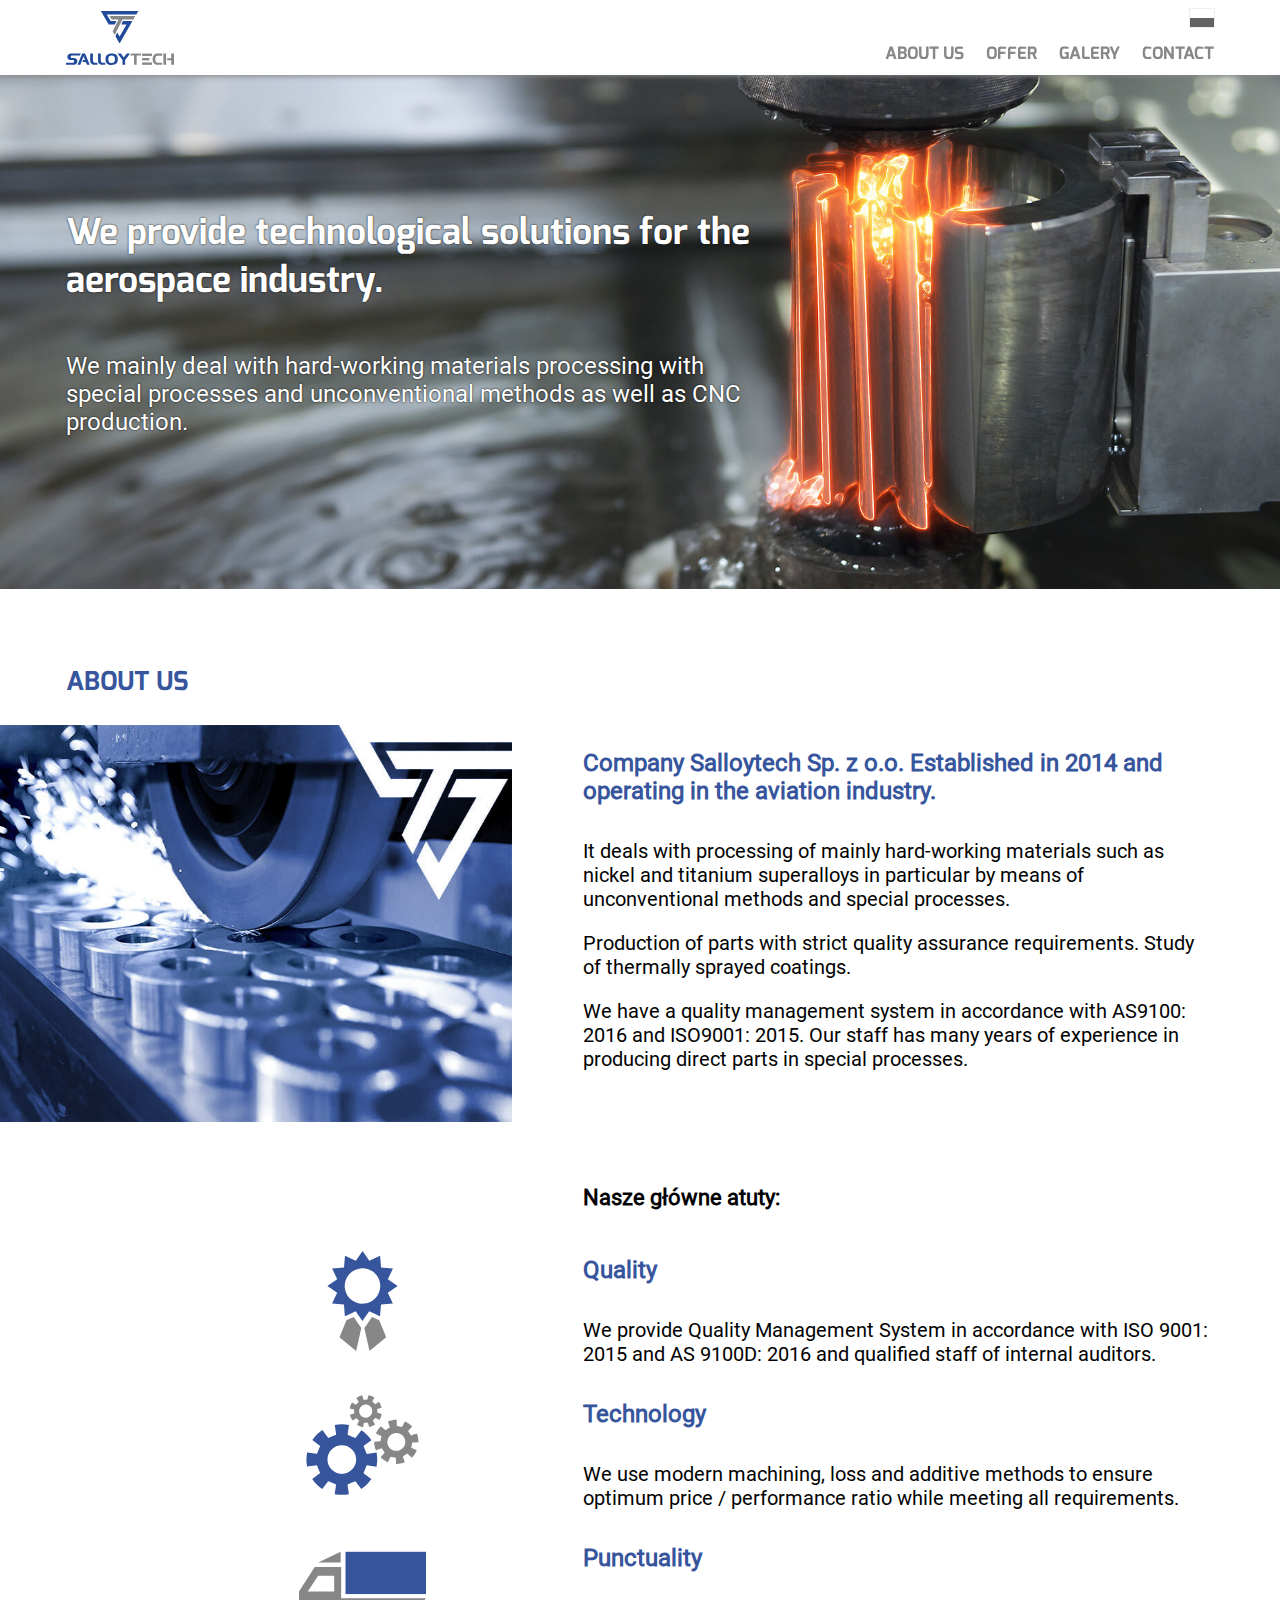
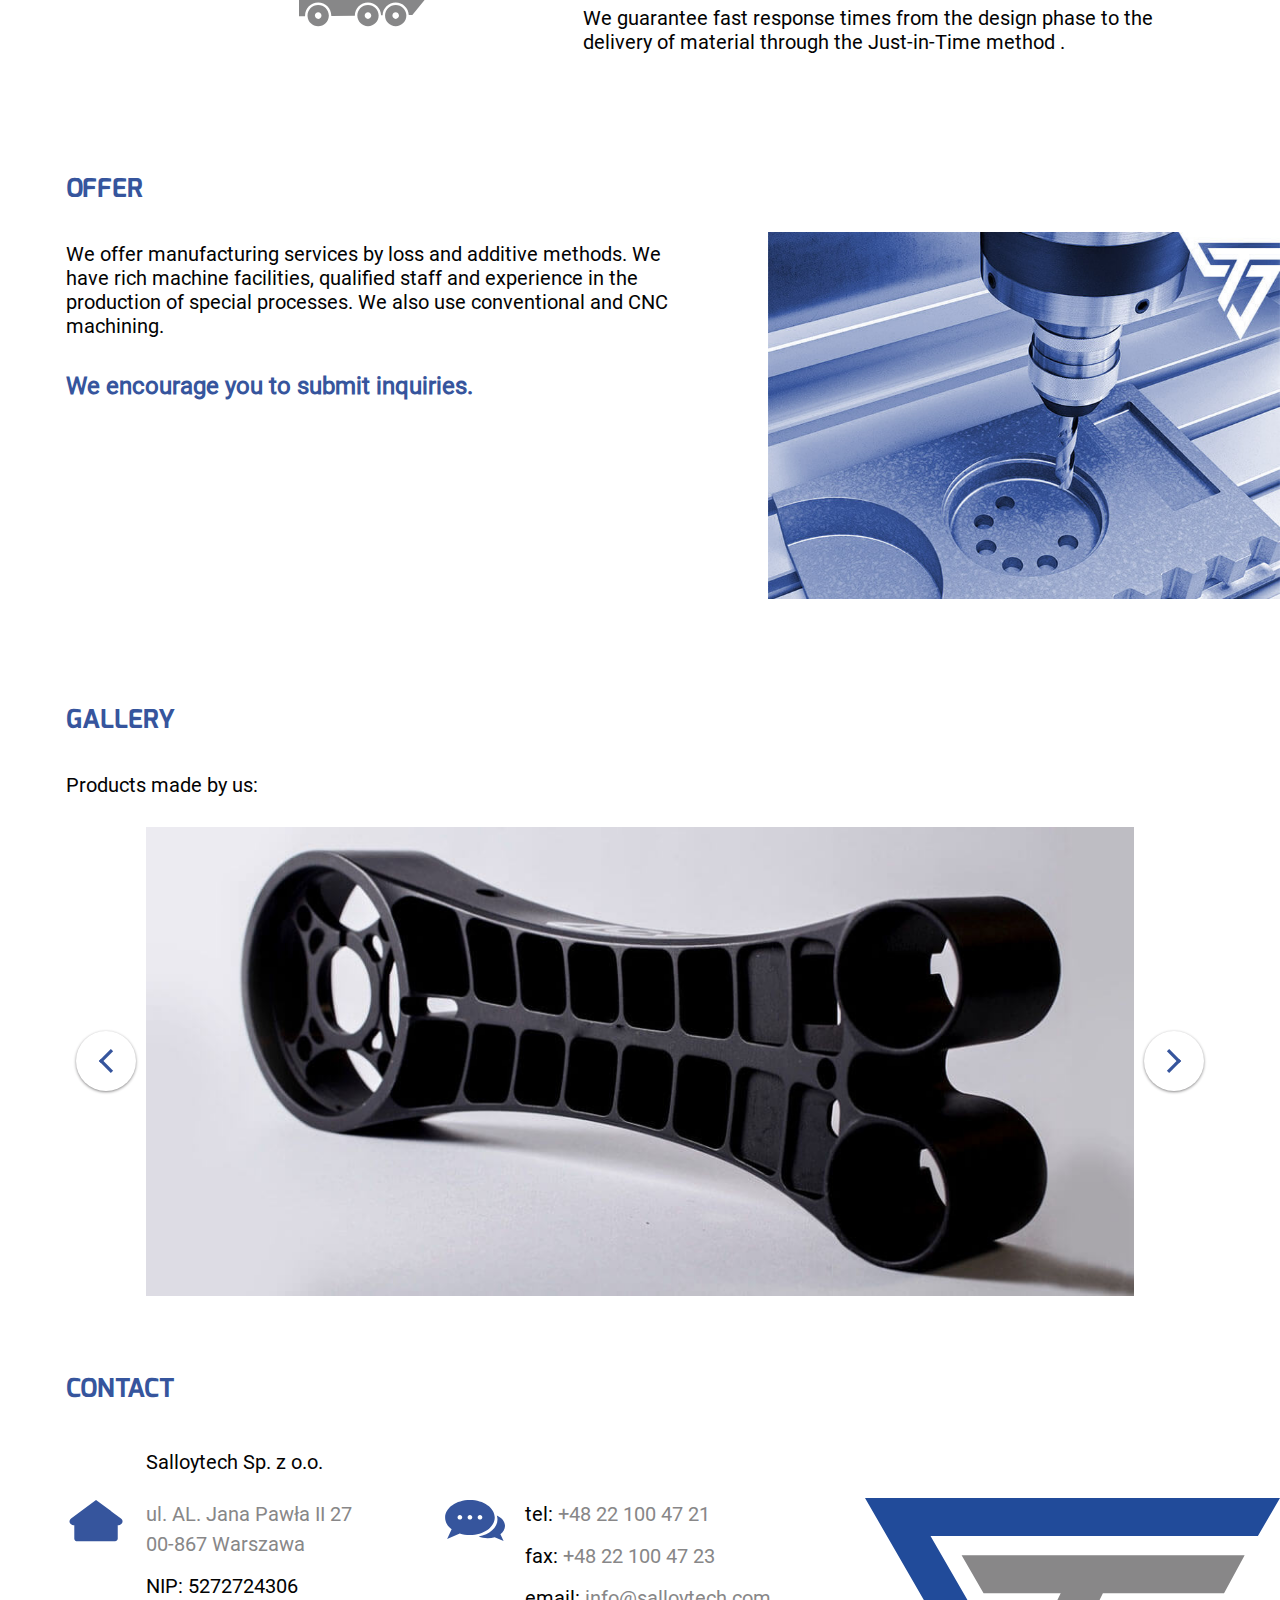
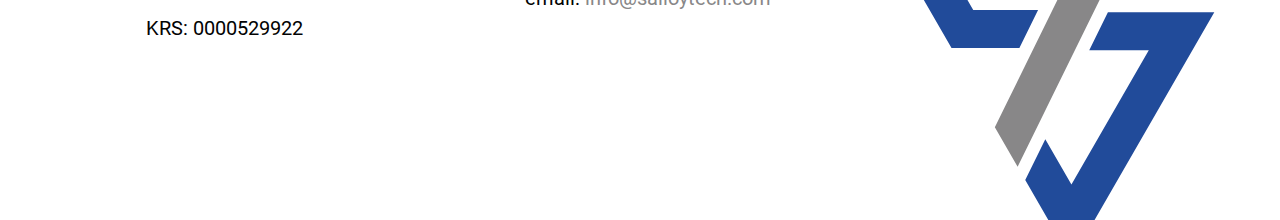
==== commit 40d9044e: "Add files via upload" ====
--- a/index.html
+++ b/index.html
@@ -1,56 +1,56 @@
 <!DOCTYPE html>
-<html lang="pl">
+<html lang="en">
 <head>
 	<title>SalloyTech</title>
 	<meta charset="UTF-8">
 	<meta name="viewport" content="width=device-width, initial-scale=1.0">
 	<meta name="author" content="Agnieszka Bocian">
-	<link rel="stylesheet" type="text/css" href="style.css">
-	<script src="script.js"></script>
-	<script src="smooth-scroll.js"></script>
+	<link rel="stylesheet" type="text/css" href="../style.css">
+	<script src="../script.js"></script>
+	<script src="../smooth-scroll.js"></script>
 </head>
 <body onload="activeScript()">
 <div class="tlo-opakowanie">
 	<header class="header-nav">
 		<div class="tresc float-clearfix">
-			<a href="" class="kol"> <img class="mobile-logo logo" src="./grafika/logo-horizontal.svg" alt="SalloyTech logo" /><img src="./grafika/logo.svg" class="logo" alt="SalloyTech logo"/></a>
-			<button class="mobile-menu menu-open" onclick="showMenu()"><img class="hamburger-menu" src="./grafika/mobile-menu.svg" alt="menu mobilne"/></button>
-			<button class="mobile-menu menu-close" onclick="hideMenu()"><img class="hamburger-menu" src="./grafika/menu-close.svg" alt="menu mobilne"/></button>
+			<a href="" class="kol"> <img class="mobile-logo logo" src="../grafika/logo-horizontal.svg" alt="SalloyTech logo" /><img src="../grafika/logo.svg" class="logo" alt="SalloyTech logo"/></a>
+			<button class="mobile-menu menu-open" onclick="showMenu()"><img class="hamburger-menu" src="../grafika/mobile-menu.svg" alt="menu mobilne"/></button>
+			<button class="mobile-menu menu-close" onclick="hideMenu()"><img class="hamburger-menu" src="../grafika/menu-close.svg" alt="menu mobilne"/></button>
 			<nav class="kol2 kol-prawa">
-				<a href="#o-firmie" onclick="hideMenu()">O firmie</a>
-				<a href="#oferta" onclick="hideMenu()">Oferta</a>
-				<a href="#galeria" onclick="hideMenu()">Galeria</a>
-				<a href="#kontakt" onclick="hideMenu()">Kontakt</a>
+				<a href="#o-firmie" onclick="hideMenu()">About us</a>
+				<a href="#oferta" onclick="hideMenu()">Offer</a>
+				<a href="#galeria" onclick="hideMenu()">Galery</a>
+				<a href="#kontakt" onclick="hideMenu()">Contact</a>
 			</nav>
 			<div class="jezyki">
-				<a href="./en/index.html" title="english site" onmouseenter="flagaAngliiKolor()" ontouchstart="flagaAngliiKolor()" onmouseleave="flagaAngliiSzara()" ontouchend="flagaAngliiSzara()"><img class="flaga flaga-brytyjska" src="./grafika/flaga-eng-szara.svg" alt="flaga brytyjska"/></a>
+				<a href="../index.html" title="polska wersja językowa" onmouseenter="flagaPolskiKolor()" onmouseleave="flagaPolskiSzara()" ontouchstart="flagaPolskiKolor()" ontouchend="flagaPolskiSzara()"><img class="flaga flaga-polska" src="../grafika/flaga-pl-szara.svg" alt="flaga Polski"/></a>
 			</div>
 		</div>
 	</header>
 	<section class="float-clear main">
-		<picture class="picture-baner">
-			<source media="(max-width:550px)" srcset="./grafika/mobile/header-mobile.jpg">
-			<img class="img-baner" src="./grafika/header.jpg" alt=""/>
+		<picture>
+			<source media="(max-width:550px)" srcset="../grafika/mobile/header-mobile.jpg">
+			<img class="img-baner" src="../grafika/header.jpg" alt=""/>
 		</picture>
 		<header class="header-baner tresc float-clearfix">
 			<div class="kol2">
-				<h1>Dostarczamy rozwiązania technologiczne dla przemysłu lotniczego.</h1>
-				<p class="podtytul">Zajmujemy się głównie obróbką materiałów trudno-obrabialnych procesami specjalnymi i metodami niekonwencjonalnymi jak również wytwarzaniem CNC.</p>
+				<h1>We provide technological solutions for the aerospace industry.</h1>
+				<p class="podtytul">We mainly deal with hard-working materials processing with special processes and unconventional methods as well as CNC production.</p>
 			</div>			
 		</header>
 		<section id="o-firmie">
-			<h2>O firmie</h2>
+			<h2>About us</h2>
 			<section class="float-clearfix">
 				<picture class="kol2 animation-box">
-					<source media="(max-width:600px)" srcset="./grafika/mobile/img1-mobile.jpg">
-					<img class="left-slidein delay-cwiercs" src="./grafika/img1.jpg" alt=""/>
+					<source media="(max-width:600px)" srcset="../grafika/mobile/img1-mobile.jpg">
+					<img class="left-slidein delay-cwiercs" src="../grafika/img1.jpg" alt=""/>
 				</picture>
 				<div class="tresc float-clearfix">
 					<div class="kol2 kol-prawa float-clearfix">
-						<h3>Spółka Salloytech Sp. z o.o. powstała w 2014 roku i funkcjonuje w branży lotniczej.</h3>
-						<p>Zajmuje się obróbką materiałów głównie trudno-obrabialnych takich jak nadstopy niklu oraz tytan w szczególności metodami niekonwencjonalnymi i procesami specjalnymi.</p>
-						<p>Produkcją części o restrykcyjnych wymaganiach zapewnienia jakości. Badaniem powłok natryskiwanych termicznie.</p>
-						<p>Posiadamy system zarządzania jakością zgodny z AS9100:2016 oraz ISO9001:2015. Nasza kadra posiada wieloletnie doświadczenie w produkcji części bezpośrednich w procesach specjalnych.</p>
+						<h3>Company Salloytech Sp. z o.o. Established in 2014 and operating in the aviation industry.</h3>
+						<p>It deals with processing of mainly hard-working materials such as nickel and titanium superalloys in particular by means of unconventional methods and special processes.</p>
+						<p>Production of parts with strict quality assurance requirements. Study of thermally sprayed coatings. </p>
+						<p>We have a quality management system in accordance with AS9100: 2016 and ISO9001: 2015. Our staff has many years of experience in producing direct parts in special processes.</p>
 					</div>
 				</div>
 			</section>
@@ -58,66 +58,66 @@
 				<h4 class="kol2 kol-prawa">Nasze główne atuty:</h4>
 				<section class="float-clear float-clearfix">
 					<div class="kol animation-box ">
-						<img class="ikona right-pop" src="./grafika/jakosc.svg" alt="jakość"/>
+						<img class="ikona right-pop" src="../grafika/jakosc.svg" alt="jakość"/>
 					</div>
 					<div class="kol2 kol-prawa">
-						<h5>Jakość</h5>
-						<p>Zapewniamy System Zarządzania Jakością zgodny z ISO 9001:2015 oraz AS 9100D:2016 oraz wykwalifikowaną kadrę audytorów wewnętrznych.</p>
+						<h5>Quality</h5>
+						<p>We provide Quality Management System in accordance with ISO 9001: 2015 and AS 9100D: 2016 and qualified staff of internal auditors.</p>
 					</div>
 				</section>
 				<section class="float-clearfix">
 					<div class="kol animation-box">
-						<img class="ikona right-pop delay-cwiercs" src="./grafika/technologia.svg" alt="technologia"/>
+						<img class="ikona right-pop delay-cwiercs" src="../grafika/technologia.svg" alt="technologia"/>
 					</div>
 					<div class="kol2 kol-prawa">
-						<h5>Technologia</h5>
-						<p>Stosujemy nowoczesne metody obróbkowe, ubytkowe oraz addytywne aby zapewnić optymalny stosunek ceny do jakości przy równoczesnym spełnieniu wszystkich wymagań. </p>
+						<h5>Technology</h5>
+						<p>We use modern machining, loss and additive methods to ensure optimum price / performance ratio while meeting all requirements.</p>
 					</div>
 				</section>
 				<section class="float-clearfix">
 					<div class="kol animation-box">
-						<img class="ikona right-pop delay-pols" src="./grafika/terminowosc.svg" alt="terminowość"/>
+						<img class="ikona right-pop delay-pols" src="../grafika/terminowosc.svg" alt="terminowość"/>
 					</div>
 					<div class="kol2 kol-prawa">
-						<h5>Terminowosć</h5>
-						<p>Gwarantujemy szybki czas działania od fazy projektu do dostawy materiału dzięki metodzie Just-in-Time.</p>
+						<h5>Punctuality</h5>
+						<p>We guarantee fast response times from the design phase to the delivery of material through the Just-in-Time method .</p>
 					</div>
 				</section>
 			</section>
 		</section>
 		<section id="oferta">
-			<h2>Oferta</h2>
+			<h2>Offer</h2>
 			<div class="tresc">
 				<div class="kol2">
-					<p>Oferujemy usługi wytwarzania metodami ubytkowymi oraz addytywnymi. Posiadamy bogate zaplecze maszynowe, wykwalifikowaną kadrę oraz doświadczenie w produkcji procesami specjalnymi. Korzystamy również z obróbek konwencjonalnych oraz CNC. Zachęcamy do składania zapytań ofertowych.</p>
-					<strong>Zachęcamy do zapytań ofertowych.</strong>
+					<p>We offer manufacturing services by loss and additive methods. We have rich machine facilities, qualified staff and experience in the production of special processes. We also use conventional and CNC machining.</p>
+					<strong> We encourage you to submit inquiries.</strong>
 				</div>
 			</div>
 			<picture class="kol2 kol-prawa animation-box">
-				<source media="(max-width:600px)" srcset="./grafika/mobile/img2-mobile.jpg">
-				<img class="right-slidein delay-cwiercs" src="./grafika/img2.jpg" alt=""/>
+				<source media="(max-width:600px)" srcset="../grafika/mobile/img2-mobile.jpg">
+				<img class="right-slidein delay-cwiercs" src="../grafika/img2.jpg" alt=""/>
 			</picture>
 		</section>
 		<section id="galeria" class="tresc float-clear">
-			<h2>Galeria</h2>
-			<p>Wykonane przez nas produkty:</p>
+			<h2>Gallery</h2>
+			<p>Products made by us:</p>
 			<div class="slider">
-				<img class="current-img-slide" src="./grafika/galeria/i-3gZqLh3-XL.jpg" alt=""/>
-				<img class="img-slide next-slide" src="./grafika/galeria/i-92s4HZf-XL.jpg" alt=""/>
-				<img class="img-slide next-slide" src="./grafika/galeria/i-ggH3WSC-XL.jpg" alt=""/>
-				<img class="img-slide next-slide" src="./grafika/galeria/i-HxhJnW4-XL.jpg" alt=""/>
-				<img class="img-slide next-slide" src="./grafika/galeria/i-L7PCD7g-XL.jpg" alt=""/>
+				<img class="current-img-slide" src="../grafika/galeria/i-3gZqLh3-XL.jpg" alt=""/>
+				<img class="img-slide next-slide" src="../grafika/galeria/i-92s4HZf-XL.jpg" alt=""/>
+				<img class="img-slide next-slide" src="../grafika/galeria/i-ggH3WSC-XL.jpg" alt=""/>
+				<img class="img-slide next-slide" src="../grafika/galeria/i-HxhJnW4-XL.jpg" alt=""/>
+				<img class="img-slide next-slide" src="../grafika/galeria/i-L7PCD7g-XL.jpg" alt=""/>
 				<button class="slider-btn lewy-btn" onclick="previousSlide()">
-					<img src="./grafika/arrow-lewa.svg" alt=""/>
+					<img src="../grafika/arrow-lewa.svg" alt=""/>
 				</button>
 				<button class="slider-btn prawy-btn" onclick="nextSlide()">
-					<img src="./grafika/arrow-prawa.svg" alt=""/>
+					<img src="../grafika/arrow-prawa.svg" alt=""/>
 				</button>
 			</div>
 		</section>
 	</section>
 	<footer id="kontakt" class="float-clearfix">		
-		<h2>Kontakt</h2>
+		<h2>Contact</h2>
 		<div class="tresc float-clearfix">
 			<p>Salloytech Sp. z o.o.</p>
 			<div class="adres kol">
@@ -133,17 +133,8 @@
 		</div>
 	</footer>
 </div>
-<!--[if IE]>
-		<style>
-			@media (max-width:551px) {
-				.img-baner {
-					left:-60%;
-					width:inherit;
-				}
-			}
-		</style>
-	<![endif]-->
 <script>
+	//on load animation
 	var el = document.getElementsByClassName("animation-box")[0];
 	var handler = onVisibilityChange(el, function() {
 		el.children[1].classList.add("base-position");
@@ -223,6 +214,7 @@
 		attachEvent('onscroll', handler5);
 		attachEvent('onresize', handler5);
 	}
+	
 	//smooth scrolling
 	var scroll = new SmoothScroll('a[href*="#"]');
 </script>
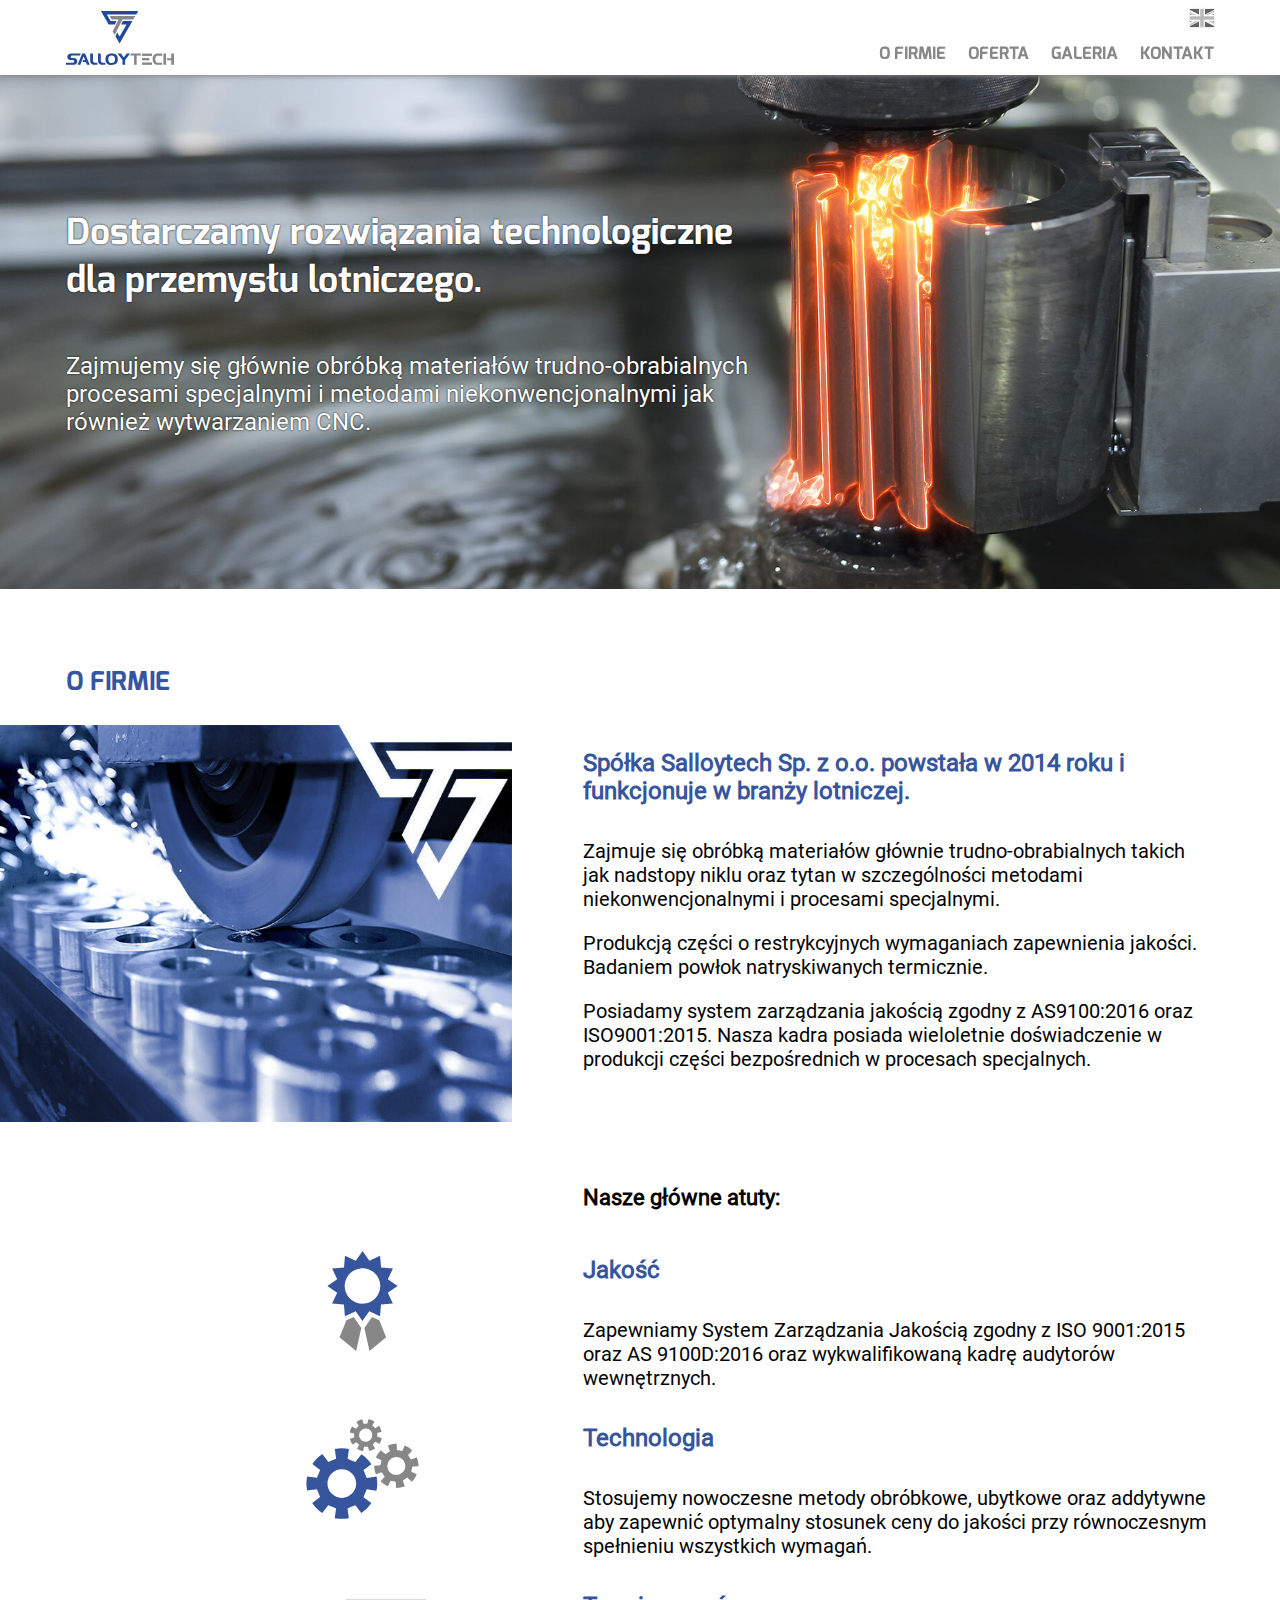
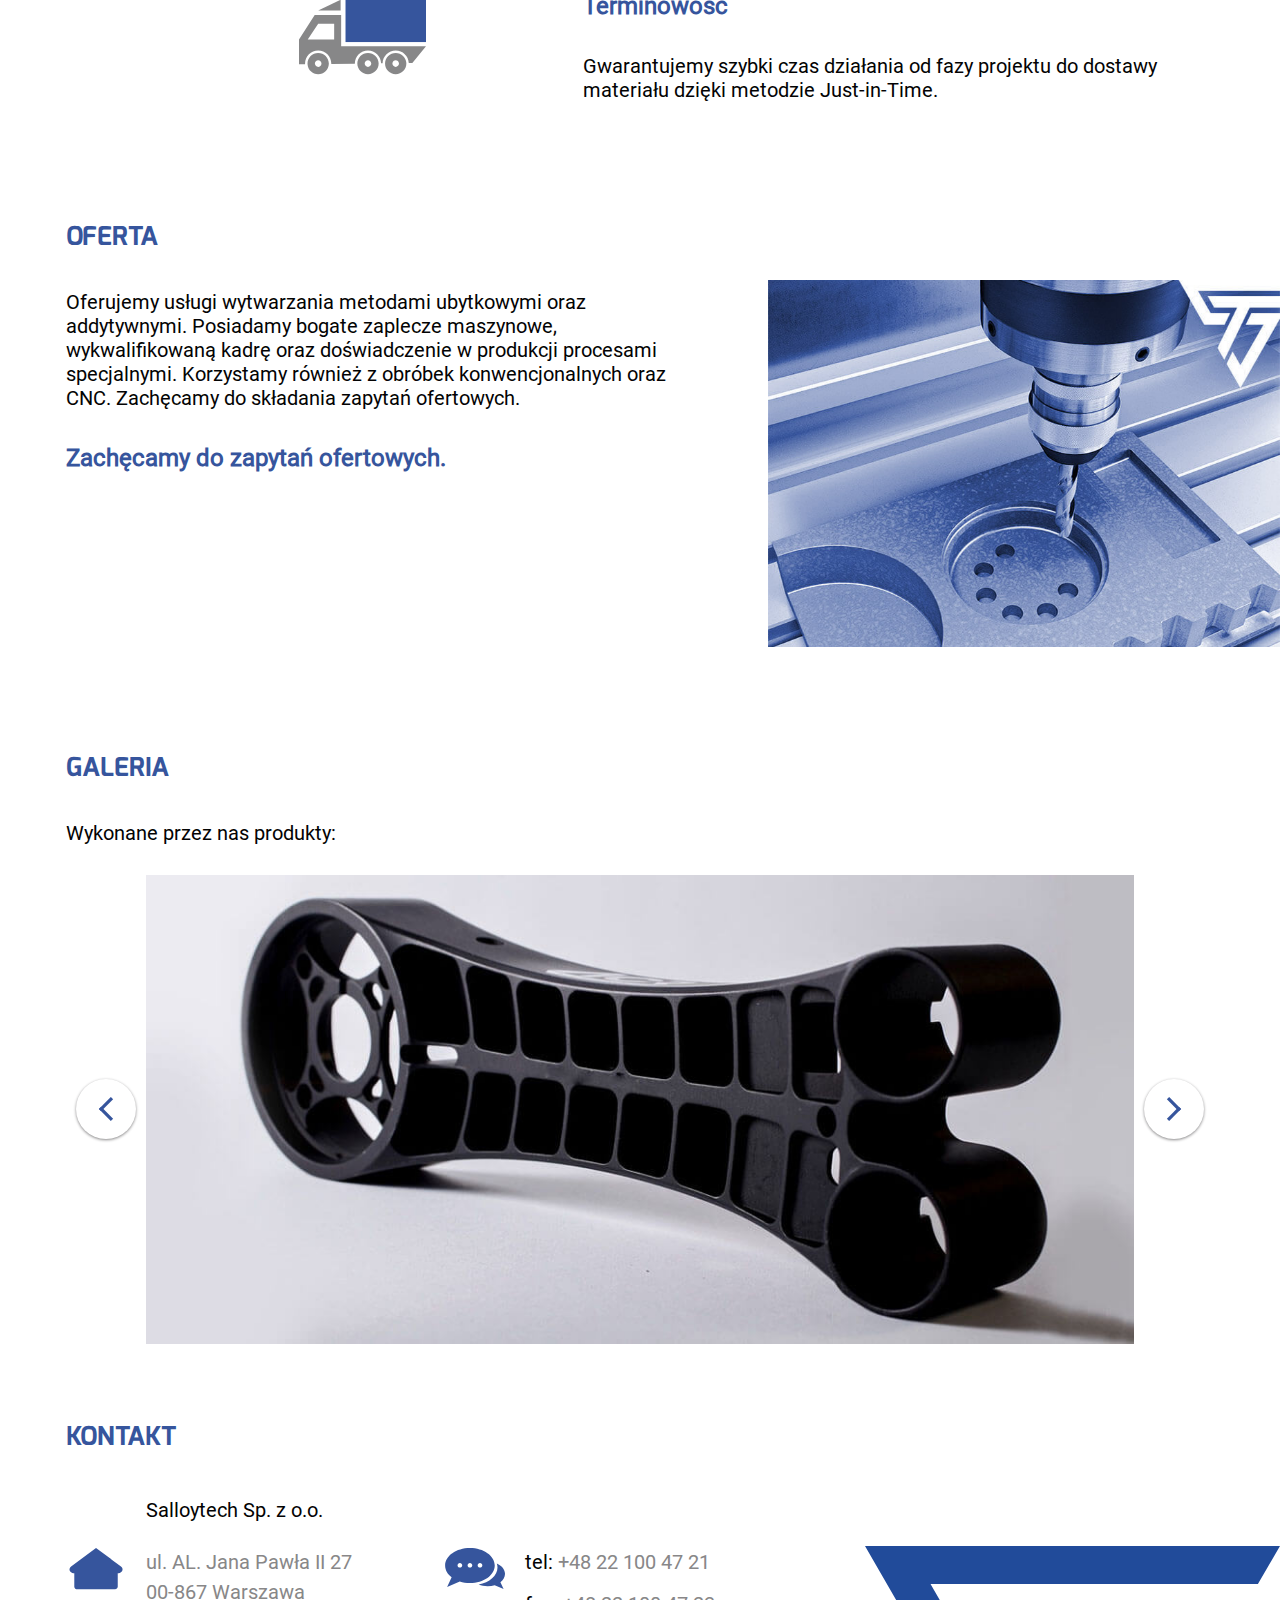
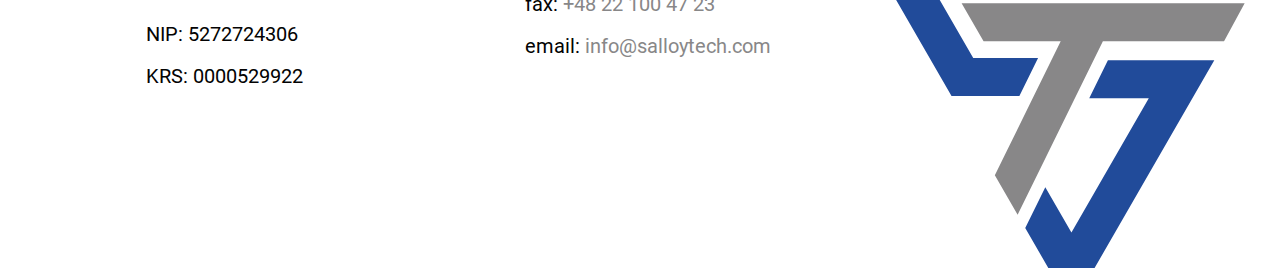
==== commit 8b7be5e1: "Add files via upload" ====
--- a/index.html
+++ b/index.html
@@ -1,56 +1,56 @@
 <!DOCTYPE html>
-<html lang="en">
+<html lang="pl">
 <head>
 	<title>SalloyTech</title>
 	<meta charset="UTF-8">
 	<meta name="viewport" content="width=device-width, initial-scale=1.0">
 	<meta name="author" content="Agnieszka Bocian">
-	<link rel="stylesheet" type="text/css" href="../style.css">
-	<script src="../script.js"></script>
-	<script src="../smooth-scroll.js"></script>
+	<link rel="stylesheet" type="text/css" href="style.css">
+	<script src="script.js"></script>
+	<script src="smooth-scroll.js"></script>
 </head>
 <body onload="activeScript()">
 <div class="tlo-opakowanie">
 	<header class="header-nav">
 		<div class="tresc float-clearfix">
-			<a href="" class="kol"> <img class="mobile-logo logo" src="../grafika/logo-horizontal.svg" alt="SalloyTech logo" /><img src="../grafika/logo.svg" class="logo" alt="SalloyTech logo"/></a>
-			<button class="mobile-menu menu-open" onclick="showMenu()"><img class="hamburger-menu" src="../grafika/mobile-menu.svg" alt="menu mobilne"/></button>
-			<button class="mobile-menu menu-close" onclick="hideMenu()"><img class="hamburger-menu" src="../grafika/menu-close.svg" alt="menu mobilne"/></button>
+			<a href="" class="kol"> <img class="mobile-logo logo" src="./grafika/logo-horizontal.svg" alt="SalloyTech logo" /><img src="./grafika/logo.svg" class="logo" alt="SalloyTech logo"/></a>
+			<button class="mobile-menu menu-open" onclick="showMenu()"><img class="hamburger-menu" src="./grafika/mobile-menu.svg" alt="menu mobilne"/></button>
+			<button class="mobile-menu menu-close" onclick="hideMenu()"><img class="hamburger-menu" src="./grafika/menu-close.svg" alt="menu mobilne"/></button>
 			<nav class="kol2 kol-prawa">
-				<a href="#o-firmie" onclick="hideMenu()">About us</a>
-				<a href="#oferta" onclick="hideMenu()">Offer</a>
-				<a href="#galeria" onclick="hideMenu()">Galery</a>
-				<a href="#kontakt" onclick="hideMenu()">Contact</a>
+				<a href="#o-firmie" onclick="hideMenu()">O firmie</a>
+				<a href="#oferta" onclick="hideMenu()">Oferta</a>
+				<a href="#galeria" onclick="hideMenu()">Galeria</a>
+				<a href="#kontakt" onclick="hideMenu()">Kontakt</a>
 			</nav>
 			<div class="jezyki">
-				<a href="../index.html" title="polska wersja językowa" onmouseenter="flagaPolskiKolor()" onmouseleave="flagaPolskiSzara()" ontouchstart="flagaPolskiKolor()" ontouchend="flagaPolskiSzara()"><img class="flaga flaga-polska" src="../grafika/flaga-pl-szara.svg" alt="flaga Polski"/></a>
+				<a href="./en/index.html" title="english site" onmouseenter="flagaAngliiKolor()" ontouchstart="flagaAngliiKolor()" onmouseleave="flagaAngliiSzara()" ontouchend="flagaAngliiSzara()"><img class="flaga flaga-brytyjska" src="./grafika/flaga-eng-szara.svg" alt="flaga brytyjska"/></a>
 			</div>
 		</div>
 	</header>
 	<section class="float-clear main">
-		<picture>
-			<source media="(max-width:550px)" srcset="../grafika/mobile/header-mobile.jpg">
-			<img class="img-baner" src="../grafika/header.jpg" alt=""/>
+		<picture class="picture-baner">
+			<source media="(max-width:550px)" srcset="./grafika/mobile/header-mobile.jpg">
+			<img class="img-baner" src="./grafika/header.jpg" alt=""/>
 		</picture>
 		<header class="header-baner tresc float-clearfix">
 			<div class="kol2">
-				<h1>We provide technological solutions for the aerospace industry.</h1>
-				<p class="podtytul">We mainly deal with hard-working materials processing with special processes and unconventional methods as well as CNC production.</p>
+				<h1>Dostarczamy rozwiązania technologiczne dla przemysłu lotniczego.</h1>
+				<p class="podtytul">Zajmujemy się głównie obróbką materiałów trudno-obrabialnych procesami specjalnymi i metodami niekonwencjonalnymi jak również wytwarzaniem CNC.</p>
 			</div>			
 		</header>
 		<section id="o-firmie">
-			<h2>About us</h2>
+			<h2>O firmie</h2>
 			<section class="float-clearfix">
 				<picture class="kol2 animation-box">
-					<source media="(max-width:600px)" srcset="../grafika/mobile/img1-mobile.jpg">
-					<img class="left-slidein delay-cwiercs" src="../grafika/img1.jpg" alt=""/>
+					<source media="(max-width:600px)" srcset="./grafika/mobile/img1-mobile.jpg">
+					<img class="left-slidein delay-cwiercs" src="./grafika/img1.jpg" alt=""/>
 				</picture>
 				<div class="tresc float-clearfix">
 					<div class="kol2 kol-prawa float-clearfix">
-						<h3>Company Salloytech Sp. z o.o. Established in 2014 and operating in the aviation industry.</h3>
-						<p>It deals with processing of mainly hard-working materials such as nickel and titanium superalloys in particular by means of unconventional methods and special processes.</p>
-						<p>Production of parts with strict quality assurance requirements. Study of thermally sprayed coatings. </p>
-						<p>We have a quality management system in accordance with AS9100: 2016 and ISO9001: 2015. Our staff has many years of experience in producing direct parts in special processes.</p>
+						<h3>Spółka Salloytech Sp. z o.o. powstała w 2014 roku i funkcjonuje w branży lotniczej.</h3>
+						<p>Zajmuje się obróbką materiałów głównie trudno-obrabialnych takich jak nadstopy niklu oraz tytan w szczególności metodami niekonwencjonalnymi i procesami specjalnymi.</p>
+						<p>Produkcją części o restrykcyjnych wymaganiach zapewnienia jakości. Badaniem powłok natryskiwanych termicznie.</p>
+						<p>Posiadamy system zarządzania jakością zgodny z AS9100:2016 oraz ISO9001:2015. Nasza kadra posiada wieloletnie doświadczenie w produkcji części bezpośrednich w procesach specjalnych.</p>
 					</div>
 				</div>
 			</section>
@@ -58,66 +58,66 @@
 				<h4 class="kol2 kol-prawa">Nasze główne atuty:</h4>
 				<section class="float-clear float-clearfix">
 					<div class="kol animation-box ">
-						<img class="ikona right-pop" src="../grafika/jakosc.svg" alt="jakość"/>
+						<img class="ikona right-pop" src="./grafika/jakosc.svg" alt="jakość"/>
 					</div>
 					<div class="kol2 kol-prawa">
-						<h5>Quality</h5>
-						<p>We provide Quality Management System in accordance with ISO 9001: 2015 and AS 9100D: 2016 and qualified staff of internal auditors.</p>
+						<h5>Jakość</h5>
+						<p>Zapewniamy System Zarządzania Jakością zgodny z ISO 9001:2015 oraz AS 9100D:2016 oraz wykwalifikowaną kadrę audytorów wewnętrznych.</p>
 					</div>
 				</section>
 				<section class="float-clearfix">
 					<div class="kol animation-box">
-						<img class="ikona right-pop delay-cwiercs" src="../grafika/technologia.svg" alt="technologia"/>
+						<img class="ikona right-pop delay-cwiercs" src="./grafika/technologia.svg" alt="technologia"/>
 					</div>
 					<div class="kol2 kol-prawa">
-						<h5>Technology</h5>
-						<p>We use modern machining, loss and additive methods to ensure optimum price / performance ratio while meeting all requirements.</p>
+						<h5>Technologia</h5>
+						<p>Stosujemy nowoczesne metody obróbkowe, ubytkowe oraz addytywne aby zapewnić optymalny stosunek ceny do jakości przy równoczesnym spełnieniu wszystkich wymagań. </p>
 					</div>
 				</section>
 				<section class="float-clearfix">
 					<div class="kol animation-box">
-						<img class="ikona right-pop delay-pols" src="../grafika/terminowosc.svg" alt="terminowość"/>
+						<img class="ikona right-pop delay-pols" src="./grafika/terminowosc.svg" alt="terminowość"/>
 					</div>
 					<div class="kol2 kol-prawa">
-						<h5>Punctuality</h5>
-						<p>We guarantee fast response times from the design phase to the delivery of material through the Just-in-Time method .</p>
+						<h5>Terminowosć</h5>
+						<p>Gwarantujemy szybki czas działania od fazy projektu do dostawy materiału dzięki metodzie Just-in-Time.</p>
 					</div>
 				</section>
 			</section>
 		</section>
 		<section id="oferta">
-			<h2>Offer</h2>
+			<h2>Oferta</h2>
 			<div class="tresc">
 				<div class="kol2">
-					<p>We offer manufacturing services by loss and additive methods. We have rich machine facilities, qualified staff and experience in the production of special processes. We also use conventional and CNC machining.</p>
-					<strong> We encourage you to submit inquiries.</strong>
+					<p>Oferujemy usługi wytwarzania metodami ubytkowymi oraz addytywnymi. Posiadamy bogate zaplecze maszynowe, wykwalifikowaną kadrę oraz doświadczenie w produkcji procesami specjalnymi. Korzystamy również z obróbek konwencjonalnych oraz CNC. Zachęcamy do składania zapytań ofertowych.</p>
+					<strong>Zachęcamy do zapytań ofertowych.</strong>
 				</div>
 			</div>
 			<picture class="kol2 kol-prawa animation-box">
-				<source media="(max-width:600px)" srcset="../grafika/mobile/img2-mobile.jpg">
-				<img class="right-slidein delay-cwiercs" src="../grafika/img2.jpg" alt=""/>
+				<source media="(max-width:600px)" srcset="./grafika/mobile/img2-mobile.jpg">
+				<img class="right-slidein delay-cwiercs" src="./grafika/img2.jpg" alt=""/>
 			</picture>
 		</section>
 		<section id="galeria" class="tresc float-clear">
-			<h2>Gallery</h2>
-			<p>Products made by us:</p>
+			<h2>Galeria</h2>
+			<p>Wykonane przez nas produkty:</p>
 			<div class="slider">
-				<img class="current-img-slide" src="../grafika/galeria/i-3gZqLh3-XL.jpg" alt=""/>
-				<img class="img-slide next-slide" src="../grafika/galeria/i-92s4HZf-XL.jpg" alt=""/>
-				<img class="img-slide next-slide" src="../grafika/galeria/i-ggH3WSC-XL.jpg" alt=""/>
-				<img class="img-slide next-slide" src="../grafika/galeria/i-HxhJnW4-XL.jpg" alt=""/>
-				<img class="img-slide next-slide" src="../grafika/galeria/i-L7PCD7g-XL.jpg" alt=""/>
+				<img class="current-img-slide" src="./grafika/galeria/i-3gZqLh3-XL.jpg" alt=""/>
+				<img class="img-slide next-slide" src="./grafika/galeria/i-92s4HZf-XL.jpg" alt=""/>
+				<img class="img-slide next-slide" src="./grafika/galeria/i-ggH3WSC-XL.jpg" alt=""/>
+				<img class="img-slide next-slide" src="./grafika/galeria/i-HxhJnW4-XL.jpg" alt=""/>
+				<img class="img-slide next-slide" src="./grafika/galeria/i-L7PCD7g-XL.jpg" alt=""/>
 				<button class="slider-btn lewy-btn" onclick="previousSlide()">
-					<img src="../grafika/arrow-lewa.svg" alt=""/>
+					<img src="./grafika/arrow-lewa.svg" alt=""/>
 				</button>
 				<button class="slider-btn prawy-btn" onclick="nextSlide()">
-					<img src="../grafika/arrow-prawa.svg" alt=""/>
+					<img src="./grafika/arrow-prawa.svg" alt=""/>
 				</button>
 			</div>
 		</section>
 	</section>
 	<footer id="kontakt" class="float-clearfix">		
-		<h2>Contact</h2>
+		<h2>Kontakt</h2>
 		<div class="tresc float-clearfix">
 			<p>Salloytech Sp. z o.o.</p>
 			<div class="adres kol">
@@ -133,8 +133,17 @@
 		</div>
 	</footer>
 </div>
+<!--[if IE]>
+		<style>
+			@media (max-width:551px) {
+				.img-baner {
+					left:-60%;
+					width:inherit;
+				}
+			}
+		</style>
+	<![endif]-->
 <script>
-	//on load animation
 	var el = document.getElementsByClassName("animation-box")[0];
 	var handler = onVisibilityChange(el, function() {
 		el.children[1].classList.add("base-position");
@@ -214,7 +223,6 @@
 		attachEvent('onscroll', handler5);
 		attachEvent('onresize', handler5);
 	}
-	
 	//smooth scrolling
 	var scroll = new SmoothScroll('a[href*="#"]');
 </script>
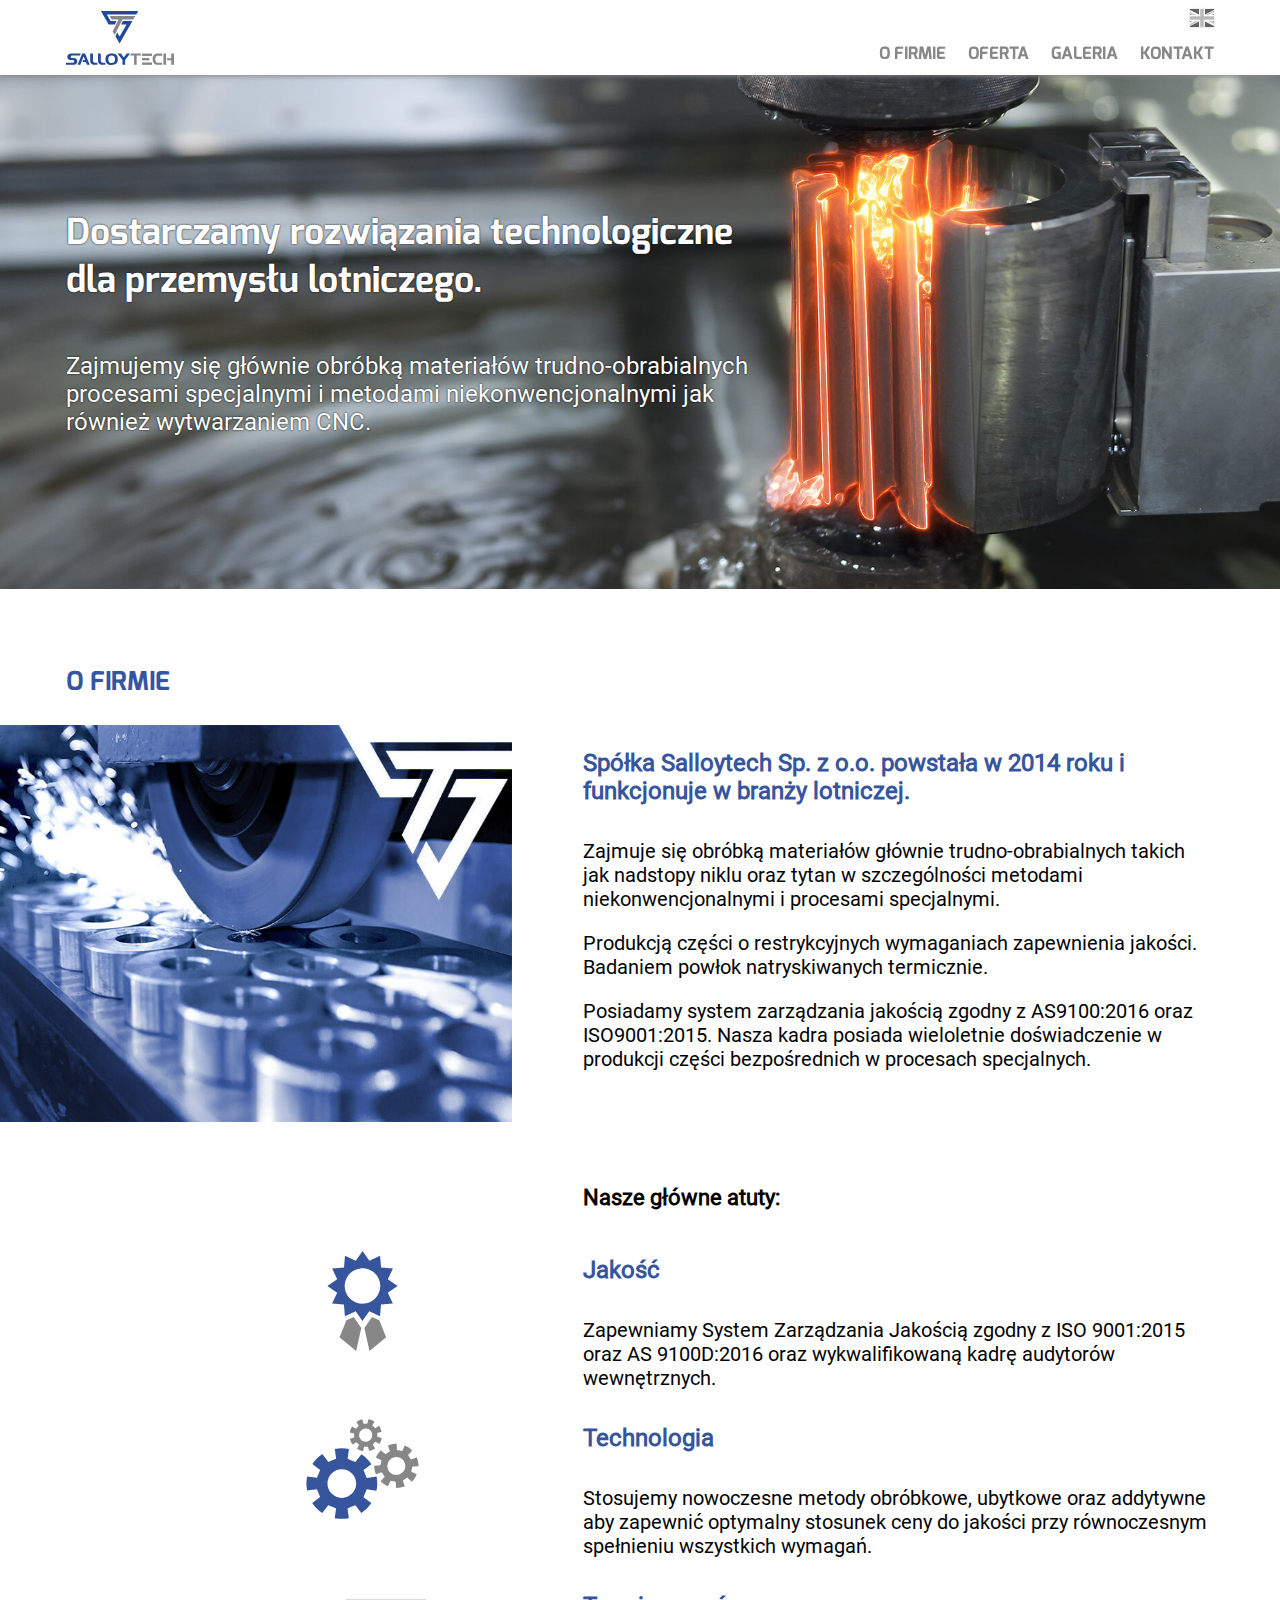
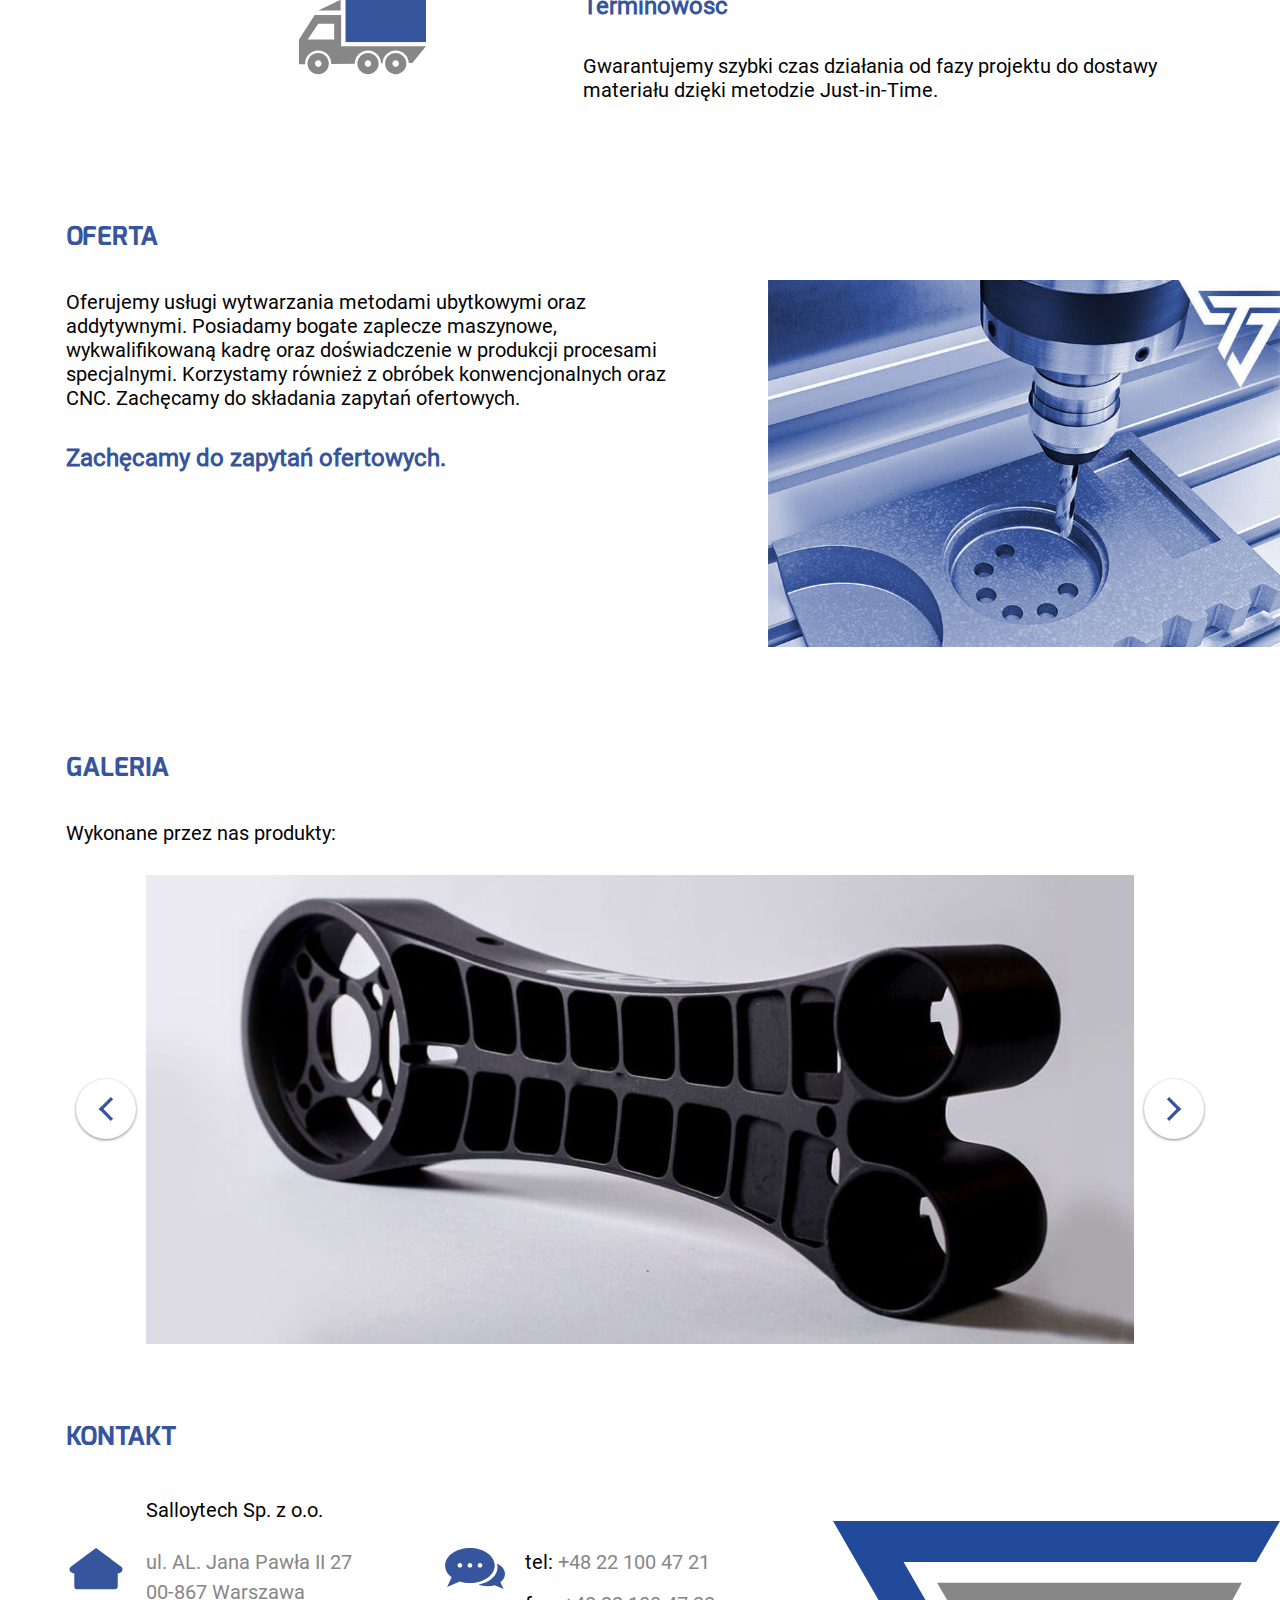
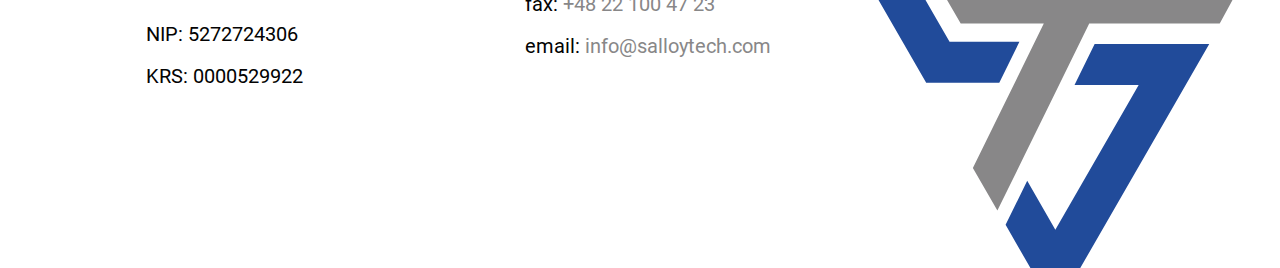
==== commit dd8e3dd7: "conflict" ====
--- a/index.html
+++ b/index.html
@@ -1,230 +1,229 @@
-<!DOCTYPE html>
-<html lang="pl">
-<head>
-	<title>SalloyTech</title>
-	<meta charset="UTF-8">
-	<meta name="viewport" content="width=device-width, initial-scale=1.0">
-	<meta name="author" content="Agnieszka Bocian">
-	<link rel="stylesheet" type="text/css" href="style.css">
-	<script src="script.js"></script>
-	<script src="smooth-scroll.js"></script>
-</head>
-<body onload="activeScript()">
-<div class="tlo-opakowanie">
-	<header class="header-nav">
-		<div class="tresc float-clearfix">
-			<a href="" class="kol"> <img class="mobile-logo logo" src="./grafika/logo-horizontal.svg" alt="SalloyTech logo" /><img src="./grafika/logo.svg" class="logo" alt="SalloyTech logo"/></a>
-			<button class="mobile-menu menu-open" onclick="showMenu()"><img class="hamburger-menu" src="./grafika/mobile-menu.svg" alt="menu mobilne"/></button>
-			<button class="mobile-menu menu-close" onclick="hideMenu()"><img class="hamburger-menu" src="./grafika/menu-close.svg" alt="menu mobilne"/></button>
-			<nav class="kol2 kol-prawa">
-				<a href="#o-firmie" onclick="hideMenu()">O firmie</a>
-				<a href="#oferta" onclick="hideMenu()">Oferta</a>
-				<a href="#galeria" onclick="hideMenu()">Galeria</a>
-				<a href="#kontakt" onclick="hideMenu()">Kontakt</a>
-			</nav>
-			<div class="jezyki">
-				<a href="./en/index.html" title="english site" onmouseenter="flagaAngliiKolor()" ontouchstart="flagaAngliiKolor()" onmouseleave="flagaAngliiSzara()" ontouchend="flagaAngliiSzara()"><img class="flaga flaga-brytyjska" src="./grafika/flaga-eng-szara.svg" alt="flaga brytyjska"/></a>
-			</div>
-		</div>
-	</header>
-	<section class="float-clear main">
-		<picture class="picture-baner">
-			<source media="(max-width:550px)" srcset="./grafika/mobile/header-mobile.jpg">
-			<img class="img-baner" src="./grafika/header.jpg" alt=""/>
-		</picture>
-		<header class="header-baner tresc float-clearfix">
-			<div class="kol2">
-				<h1>Dostarczamy rozwiązania technologiczne dla przemysłu lotniczego.</h1>
-				<p class="podtytul">Zajmujemy się głównie obróbką materiałów trudno-obrabialnych procesami specjalnymi i metodami niekonwencjonalnymi jak również wytwarzaniem CNC.</p>
-			</div>			
-		</header>
-		<section id="o-firmie">
-			<h2>O firmie</h2>
-			<section class="float-clearfix">
-				<picture class="kol2 animation-box">
-					<source media="(max-width:600px)" srcset="./grafika/mobile/img1-mobile.jpg">
-					<img class="left-slidein delay-cwiercs" src="./grafika/img1.jpg" alt=""/>
-				</picture>
-				<div class="tresc float-clearfix">
-					<div class="kol2 kol-prawa float-clearfix">
-						<h3>Spółka Salloytech Sp. z o.o. powstała w 2014 roku i funkcjonuje w branży lotniczej.</h3>
-						<p>Zajmuje się obróbką materiałów głównie trudno-obrabialnych takich jak nadstopy niklu oraz tytan w szczególności metodami niekonwencjonalnymi i procesami specjalnymi.</p>
-						<p>Produkcją części o restrykcyjnych wymaganiach zapewnienia jakości. Badaniem powłok natryskiwanych termicznie.</p>
-						<p>Posiadamy system zarządzania jakością zgodny z AS9100:2016 oraz ISO9001:2015. Nasza kadra posiada wieloletnie doświadczenie w produkcji części bezpośrednich w procesach specjalnych.</p>
-					</div>
-				</div>
-			</section>
-			<section class="atuty tresc float-clearfix">
-				<h4 class="kol2 kol-prawa">Nasze główne atuty:</h4>
-				<section class="float-clear float-clearfix">
-					<div class="kol animation-box ">
-						<img class="ikona right-pop" src="./grafika/jakosc.svg" alt="jakość"/>
-					</div>
-					<div class="kol2 kol-prawa">
-						<h5>Jakość</h5>
-						<p>Zapewniamy System Zarządzania Jakością zgodny z ISO 9001:2015 oraz AS 9100D:2016 oraz wykwalifikowaną kadrę audytorów wewnętrznych.</p>
-					</div>
-				</section>
-				<section class="float-clearfix">
-					<div class="kol animation-box">
-						<img class="ikona right-pop delay-cwiercs" src="./grafika/technologia.svg" alt="technologia"/>
-					</div>
-					<div class="kol2 kol-prawa">
-						<h5>Technologia</h5>
-						<p>Stosujemy nowoczesne metody obróbkowe, ubytkowe oraz addytywne aby zapewnić optymalny stosunek ceny do jakości przy równoczesnym spełnieniu wszystkich wymagań. </p>
-					</div>
-				</section>
-				<section class="float-clearfix">
-					<div class="kol animation-box">
-						<img class="ikona right-pop delay-pols" src="./grafika/terminowosc.svg" alt="terminowość"/>
-					</div>
-					<div class="kol2 kol-prawa">
-						<h5>Terminowosć</h5>
-						<p>Gwarantujemy szybki czas działania od fazy projektu do dostawy materiału dzięki metodzie Just-in-Time.</p>
-					</div>
-				</section>
-			</section>
-		</section>
-		<section id="oferta">
-			<h2>Oferta</h2>
-			<div class="tresc">
-				<div class="kol2">
-					<p>Oferujemy usługi wytwarzania metodami ubytkowymi oraz addytywnymi. Posiadamy bogate zaplecze maszynowe, wykwalifikowaną kadrę oraz doświadczenie w produkcji procesami specjalnymi. Korzystamy również z obróbek konwencjonalnych oraz CNC. Zachęcamy do składania zapytań ofertowych.</p>
-					<strong>Zachęcamy do zapytań ofertowych.</strong>
-				</div>
-			</div>
-			<picture class="kol2 kol-prawa animation-box">
-				<source media="(max-width:600px)" srcset="./grafika/mobile/img2-mobile.jpg">
-				<img class="right-slidein delay-cwiercs" src="./grafika/img2.jpg" alt=""/>
-			</picture>
-		</section>
-		<section id="galeria" class="tresc float-clear">
-			<h2>Galeria</h2>
-			<p>Wykonane przez nas produkty:</p>
-			<div class="slider">
-				<img class="current-img-slide" src="./grafika/galeria/i-3gZqLh3-XL.jpg" alt=""/>
-				<img class="img-slide next-slide" src="./grafika/galeria/i-92s4HZf-XL.jpg" alt=""/>
-				<img class="img-slide next-slide" src="./grafika/galeria/i-ggH3WSC-XL.jpg" alt=""/>
-				<img class="img-slide next-slide" src="./grafika/galeria/i-HxhJnW4-XL.jpg" alt=""/>
-				<img class="img-slide next-slide" src="./grafika/galeria/i-L7PCD7g-XL.jpg" alt=""/>
-				<button class="slider-btn lewy-btn" onclick="previousSlide()">
-					<img src="./grafika/arrow-lewa.svg" alt=""/>
-				</button>
-				<button class="slider-btn prawy-btn" onclick="nextSlide()">
-					<img src="./grafika/arrow-prawa.svg" alt=""/>
-				</button>
-			</div>
-		</section>
-	</section>
-	<footer id="kontakt" class="float-clearfix">		
-		<h2>Kontakt</h2>
-		<div class="tresc float-clearfix">
-			<p>Salloytech Sp. z o.o.</p>
-			<div class="adres kol">
-				<p><a href="https://goo.gl/maps/f2BaXFXRBeF2" target="_blank" title="zobacz na mapie">ul. AL. Jana Pawła II 27<br/> 00-867 Warszawa</a></p>
-				<p>NIP: 5272724306</p>
-				<p>KRS: 0000529922</p>
-			</div>
-			<div class="dane-kontakt kol float-clearfix">
-				<p>tel: <a href="tel:+48221004721" target="_blank">+48 22 100 47 21</a></p>
-				<p>fax: <a href="fax:+48221004723" target="_blank">+48 22 100 47 23</a></p>
-				<p>email: <a href="mailto:info@salloytech.com" target="_blank">info@salloytech.com</a></p>
-			</div>
-		</div>
-	</footer>
-</div>
-<!--[if IE]>
-		<style>
-			@media (max-width:551px) {
-				.img-baner {
-					left:-60%;
-					width:inherit;
-				}
-			}
-		</style>
-	<![endif]-->
-<script>
-	var el = document.getElementsByClassName("animation-box")[0];
-	var handler = onVisibilityChange(el, function() {
-		el.children[1].classList.add("base-position");
-	});
-	if (window.addEventListener) {
-		addEventListener('DOMContentLoaded', handler, false); 
-		addEventListener('load', handler, false);
-		addEventListener('scroll', handler, false); 
-		addEventListener('resize', handler, false); 
-	} else if (window.attachEvent)  {
-	 attachEvent('onDOMContentLoaded', handler); // IE9+ :(
-		attachEvent('onload', handler);
-		attachEvent('onscroll', handler);
-		attachEvent('onresize', handler);
-	}
-
-	var el2 = document.getElementsByClassName("animation-box")[1];
-	var handler2 = onVisibilityChange(el2, function() {
-		el2.children[0].classList.add("base-position");
-	});
-	if (window.addEventListener) {
-	addEventListener('DOMContentLoaded', handler2, false); 
-		addEventListener('load', handler2, false);
-		addEventListener('scroll', handler2, false); 
-		addEventListener('resize', handler2, false); 
-	} else if (window.attachEvent)  {
-	 attachEvent('onDOMContentLoaded', handler2); // IE9+ :(
-		attachEvent('onload', handler2);
-		attachEvent('onscroll', handler2);
-		attachEvent('onresize', handler2);
-	}
-	
-	var el3 = document.getElementsByClassName("animation-box")[2];
-	var handler3 = onVisibilityChange(el3, function() {
-		el3.children[0].classList.add("base-position");
-	});
-	if (window.addEventListener) {
-	addEventListener('DOMContentLoaded', handler3, false); 
-		addEventListener('load', handler3, false);
-		addEventListener('scroll', handler3, false); 
-		addEventListener('resize', handler3, false); 
-	} else if (window.attachEvent)  {
-	 attachEvent('onDOMContentLoaded', handler3); // IE9+ :(
-		attachEvent('onload', handler3);
-		attachEvent('onscroll', handler3);
-		attachEvent('onresize', handler3);
-	}
-	
-	var el4 = document.getElementsByClassName("animation-box")[3];
-	var handler4 = onVisibilityChange(el4, function() {
-		el4.children[0].classList.add("base-position");
-	});
-	if (window.addEventListener) {
-	addEventListener('DOMContentLoaded', handler4, false); 
-		addEventListener('load', handler4, false);
-		addEventListener('scroll', handler4, false); 
-		addEventListener('resize', handler4, false); 
-	} else if (window.attachEvent)  {
-	 attachEvent('onDOMContentLoaded', handler4); // IE9+ :(
-		attachEvent('onload', handler4);
-		attachEvent('onscroll', handler4);
-		attachEvent('onresize', handler4);
-	}
-	
-	var el5 = document.getElementsByClassName("animation-box")[4];
-	var handler5 = onVisibilityChange(el5, function() {
-		el5.children[1].classList.add("base-position");
-	});
-	if (window.addEventListener) {
-	addEventListener('DOMContentLoaded', handler5, false); 
-		addEventListener('load', handler5, false);
-		addEventListener('scroll', handler5, false); 
-		addEventListener('resize', handler5, false); 
-	} else if (window.attachEvent)  {
-	 attachEvent('onDOMContentLoaded', handler5); // IE9+ :(
-		attachEvent('onload', handler5);
-		attachEvent('onscroll', handler5);
-		attachEvent('onresize', handler5);
-	}
-	//smooth scrolling
-	var scroll = new SmoothScroll('a[href*="#"]');
-</script>
-</body>
+<!DOCTYPE html>
+<html lang="pl">
+<head>
+	<title>SalloyTech</title>
+	<meta charset="UTF-8">
+	<meta name="viewport" content="width=device-width, initial-scale=1.0">
+	<meta name="author" content="Agnieszka Bocian">
+	<link rel="stylesheet" type="text/css" href="style.css">
+	<script src="script.js"></script>
+	<script src="smooth-scroll.js"></script>
+</head>
+<body onload="activeScript()">
+<div class="tlo-opakowanie">
+	<header class="header-nav">
+		<div class="tresc float-clearfix">
+			<a href="" class="kol"> <img class="mobile-logo logo" src="./grafika/logo-horizontal.svg" alt="SalloyTech logo" /><img src="./grafika/logo.svg" class="logo" alt="SalloyTech logo"/></a>
+			<button class="mobile-menu menu-open" onclick="showMenu()"><img class="hamburger-menu" src="./grafika/mobile-menu.svg" alt="menu mobilne"/></button>
+			<button class="mobile-menu menu-close" onclick="hideMenu()"><img class="hamburger-menu" src="./grafika/menu-close.svg" alt="menu mobilne"/></button>
+			<nav class="kol2 kol-prawa">
+				<a href="#o-firmie" onclick="hideMenu()">O firmie</a>
+				<a href="#oferta" onclick="hideMenu()">Oferta</a>
+				<a href="#galeria" onclick="hideMenu()">Galeria</a>
+				<a href="#kontakt" onclick="hideMenu()">Kontakt</a>
+			</nav>
+			<div class="jezyki">
+				<a href="./en/index.html" title="english site" onmouseenter="flagaAngliiKolor()" ontouchstart="flagaAngliiKolor()" onmouseleave="flagaAngliiSzara()" ontouchend="flagaAngliiSzara()"><img class="flaga flaga-brytyjska" src="./grafika/flaga-eng-szara.svg" alt="flaga brytyjska"/></a>
+			</div>
+		</div>
+	</header>
+	<section class="float-clear main">
+		<picture class="picture-baner">
+			<source media="(max-width:550px)" srcset="./grafika/mobile/header-mobile.jpg">
+			<img class="img-baner" src="./grafika/header.jpg" alt=""/>
+		</picture>
+		<header class="header-baner tresc float-clearfix">
+			<div class="kol2">
+				<h1>Dostarczamy rozwiązania technologiczne dla przemysłu lotniczego.</h1>
+				<p class="podtytul">Zajmujemy się głównie obróbką materiałów trudno-obrabialnych procesami specjalnymi i metodami niekonwencjonalnymi jak również wytwarzaniem CNC.</p>
+			</div>			
+		</header>
+		<section id="o-firmie">
+			<h2>O firmie</h2>
+			<section class="float-clearfix">
+				<picture class="kol2 animation-box">
+					<source media="(max-width:600px)" srcset="./grafika/mobile/img1-mobile.jpg">
+					<img class="left-slidein delay-cwiercs" src="./grafika/img1.jpg" alt=""/>
+				</picture>
+				<div class="tresc float-clearfix">
+					<div class="kol2 kol-prawa float-clearfix">
+						<h3>Spółka Salloytech Sp. z o.o. powstała w 2014 roku i funkcjonuje w branży lotniczej.</h3>
+						<p>Zajmuje się obróbką materiałów głównie trudno-obrabialnych takich jak nadstopy niklu oraz tytan w szczególności metodami niekonwencjonalnymi i procesami specjalnymi.</p>
+						<p>Produkcją części o restrykcyjnych wymaganiach zapewnienia jakości. Badaniem powłok natryskiwanych termicznie.</p>
+						<p>Posiadamy system zarządzania jakością zgodny z AS9100:2016 oraz ISO9001:2015. Nasza kadra posiada wieloletnie doświadczenie w produkcji części bezpośrednich w procesach specjalnych.</p>
+					</div>
+				</div>
+			</section>
+			<section class="atuty tresc float-clearfix">
+				<h4 class="kol2 kol-prawa">Nasze główne atuty:</h4>
+				<section class="float-clear float-clearfix">
+					<div class="kol animation-box ">
+						<img class="ikona right-pop" src="./grafika/jakosc.svg" alt="jakość"/>
+					</div>
+					<div class="kol2 kol-prawa">
+						<h5>Jakość</h5>
+						<p>Zapewniamy System Zarządzania Jakością zgodny z ISO 9001:2015 oraz AS 9100D:2016 oraz wykwalifikowaną kadrę audytorów wewnętrznych.</p>
+					</div>
+				</section>
+				<section class="float-clearfix">
+					<div class="kol animation-box">
+						<img class="ikona right-pop delay-cwiercs" src="./grafika/technologia.svg" alt="technologia"/>
+					</div>
+					<div class="kol2 kol-prawa">
+						<h5>Technologia</h5>
+						<p>Stosujemy nowoczesne metody obróbkowe, ubytkowe oraz addytywne aby zapewnić optymalny stosunek ceny do jakości przy równoczesnym spełnieniu wszystkich wymagań. </p>
+					</div>
+				</section>
+				<section class="float-clearfix">
+					<div class="kol animation-box">
+						<img class="ikona right-pop delay-pols" src="./grafika/terminowosc.svg" alt="terminowość"/>
+					</div>
+					<div class="kol2 kol-prawa">
+						<h5>Terminowosć</h5>
+						<p>Gwarantujemy szybki czas działania od fazy projektu do dostawy materiału dzięki metodzie Just-in-Time.</p>
+					</div>
+				</section>
+			</section>
+		</section>
+		<section id="oferta">
+			<h2>Oferta</h2>
+			<div class="tresc">
+				<div class="kol2">
+					<p>Oferujemy usługi wytwarzania metodami ubytkowymi oraz addytywnymi. Posiadamy bogate zaplecze maszynowe, wykwalifikowaną kadrę oraz doświadczenie w produkcji procesami specjalnymi. Korzystamy również z obróbek konwencjonalnych oraz CNC. Zachęcamy do składania zapytań ofertowych.</p>
+					<strong>Zachęcamy do zapytań ofertowych.</strong>
+				</div>
+			</div>
+			<picture class="kol2 kol-prawa animation-box">
+				<source media="(max-width:600px)" srcset="./grafika/mobile/img2-mobile.jpg">
+				<img class="right-slidein delay-cwiercs" src="./grafika/img2.jpg" alt=""/>
+			</picture>
+		</section>
+		<section id="galeria" class="tresc float-clear">
+			<h2>Galeria</h2>
+			<p>Wykonane przez nas produkty:</p>
+			<div class="slider">
+				<img class="current-img-slide" src="./grafika/galeria/i-3gZqLh3-XL.jpg" alt=""/>
+				<img class="img-slide next-slide" src="./grafika/galeria/i-92s4HZf-XL.jpg" alt=""/>
+				<img class="img-slide next-slide" src="./grafika/galeria/i-ggH3WSC-XL.jpg" alt=""/>
+				<img class="img-slide next-slide" src="./grafika/galeria/i-HxhJnW4-XL.jpg" alt=""/>
+				<img class="img-slide next-slide" src="./grafika/galeria/i-L7PCD7g-XL.jpg" alt=""/>
+				<button class="slider-btn lewy-btn" onclick="previousSlide()">
+					<img src="./grafika/arrow-lewa.svg" alt=""/>
+				</button>
+				<button class="slider-btn prawy-btn" onclick="nextSlide()">
+					<img src="./grafika/arrow-prawa.svg" alt=""/>
+				</button>
+			</div>
+		</section>
+	</section>
+	<footer id="kontakt" class="float-clearfix">		
+		<h2>Kontakt</h2>
+		<div class="tresc float-clearfix">
+			<p>Salloytech Sp. z o.o.</p>
+			<div class="adres kol">
+				<p><a href="https://goo.gl/maps/f2BaXFXRBeF2" target="_blank" title="zobacz na mapie">ul. AL. Jana Pawła II 27<br/> 00-867 Warszawa</a></p>
+				<p>NIP: 5272724306</p>
+				<p>KRS: 0000529922</p>
+			</div>
+			<div class="dane-kontakt kol float-clearfix">
+				<p>tel: <a href="tel:+48221004721" target="_blank">+48 22 100 47 21</a></p>
+				<p>fax: <a href="fax:+48221004723" target="_blank">+48 22 100 47 23</a></p>
+				<p>email: <a href="mailto:info@salloytech.com" target="_blank">info@salloytech.com</a></p>
+			</div>
+		</div>
+	</footer>
+</div>
+<!--[if IE]>
+		<style>
+			@media (max-width:551px) {
+				.img-baner {
+					left:-60%;
+					width:inherit;
+				}
+			}
+		</style>
+	<![endif]-->
+<script>
+	var el = document.getElementsByClassName("animation-box")[0];
+	var handler = onVisibilityChange(el, function() {
+		el.children[1].classList.add("base-position");
+	});
+	if (window.addEventListener) {
+		addEventListener('DOMContentLoaded', handler, false); 
+		addEventListener('load', handler, false);
+		addEventListener('scroll', handler, false); 
+		addEventListener('resize', handler, false); 
+	} else if (window.attachEvent)  {
+	 attachEvent('onDOMContentLoaded', handler); // IE9+ :(
+		attachEvent('onload', handler);
+		attachEvent('onscroll', handler);
+		attachEvent('onresize', handler);
+	}
+	var el2 = document.getElementsByClassName("animation-box")[1];
+	var handler2 = onVisibilityChange(el2, function() {
+		el2.children[0].classList.add("base-position");
+	});
+	if (window.addEventListener) {
+	addEventListener('DOMContentLoaded', handler2, false); 
+		addEventListener('load', handler2, false);
+		addEventListener('scroll', handler2, false); 
+		addEventListener('resize', handler2, false); 
+	} else if (window.attachEvent)  {
+	 attachEvent('onDOMContentLoaded', handler2); // IE9+ :(
+		attachEvent('onload', handler2);
+		attachEvent('onscroll', handler2);
+		attachEvent('onresize', handler2);
+	}
+	
+	var el3 = document.getElementsByClassName("animation-box")[2];
+	var handler3 = onVisibilityChange(el3, function() {
+		el3.children[0].classList.add("base-position");
+	});
+	if (window.addEventListener) {
+	addEventListener('DOMContentLoaded', handler3, false); 
+		addEventListener('load', handler3, false);
+		addEventListener('scroll', handler3, false); 
+		addEventListener('resize', handler3, false); 
+	} else if (window.attachEvent)  {
+	 attachEvent('onDOMContentLoaded', handler3); // IE9+ :(
+		attachEvent('onload', handler3);
+		attachEvent('onscroll', handler3);
+		attachEvent('onresize', handler3);
+	}
+	
+	var el4 = document.getElementsByClassName("animation-box")[3];
+	var handler4 = onVisibilityChange(el4, function() {
+		el4.children[0].classList.add("base-position");
+	});
+	if (window.addEventListener) {
+	addEventListener('DOMContentLoaded', handler4, false); 
+		addEventListener('load', handler4, false);
+		addEventListener('scroll', handler4, false); 
+		addEventListener('resize', handler4, false); 
+	} else if (window.attachEvent)  {
+	 attachEvent('onDOMContentLoaded', handler4); // IE9+ :(
+		attachEvent('onload', handler4);
+		attachEvent('onscroll', handler4);
+		attachEvent('onresize', handler4);
+	}
+	
+	var el5 = document.getElementsByClassName("animation-box")[4];
+	var handler5 = onVisibilityChange(el5, function() {
+		el5.children[1].classList.add("base-position");
+	});
+	if (window.addEventListener) {
+	addEventListener('DOMContentLoaded', handler5, false); 
+		addEventListener('load', handler5, false);
+		addEventListener('scroll', handler5, false); 
+		addEventListener('resize', handler5, false); 
+	} else if (window.attachEvent)  {
+	 attachEvent('onDOMContentLoaded', handler5); // IE9+ :(
+		attachEvent('onload', handler5);
+		attachEvent('onscroll', handler5);
+		attachEvent('onresize', handler5);
+	}
+	//smooth scrolling
+	var scroll = new SmoothScroll('a[href*="#"]');
+</script>
+</body>
 </html>--- a/style.css
+++ b/style.css
@@ -1,776 +1,708 @@
-/* Spis Treści */
-
-/* 0.0 Resetowanie styli */
-/* 1.0 Style Ogólne */
-	/* 1.1 Typografia */
-	/* 1.2 Style wielorazowego użytku */
-		/* 1.2.1 Grid */
-	/* 1.3 Animacje */
-/* 2.0 Menu główne */
-	/* 2.1 Menu mobilne */
-	/* 2.2 Wersje językowe */
-/* 3.0 Header główny */
-/* 4.0 Sekcje */
-	/* 4.1 Sekcja "O firmie" */
-	/* 4.2 Sekcja "Oferta" */
-	/* 4.3 Sekcja "Galeria" */
-/* 5.0 Stopka - Kontakt */
-
-
-/* 0.0 Resetowanie styli */
-	body, main, nav, a, header, h1, h2, h3, h4 ,h5, h6, section, div, p, ul, li, img, footer {
-		-webkit-box-sizing:border-box;
-		        box-sizing:border-box;
-		padding:0;
-		margin:0;
-		text-decoration:none;
-		border:none;
-	}
-/* 1.0 Style Ogólne */
-	body{
-		background-color:#fff;
-		color:#030303;
-	}
-	img {
-		max-width: 100%;
-		max-height: 100%;
-	}
-	.tlo-opakowanie {
-		max-width:1907px;
-		margin:0 auto;
-	}
-	button {
-		cursor:pointer;
-		font-size: 1em;
-	}
-	a {
-		color:#888788;
-	}
-	a:hover, a:focus, a:active {
-		color:#36559d;
-	}
-	button:hover, button:focus, button:active {
-		outline: none; /* By zlikwidować styl w Operze */
-	}
-	.main > section {
-		padding-top:8vh;
-	}
-	@media (max-height:800px) {
-		.main > section {
-			padding-top:3em;
-		}
-	}
-	/* 1.1 Typografia */
-	@font-face {
-		font-family:"Roboto Regular";
-		src:url(./fonty/roboto-regular.ttf);
-	}
-	@font-face {
-		font-family:"Exo Bold";
-		src:url(./fonty/exo-bold.ttf);
-	}
-	body{
-		font-family:"Roboto Regular";
-		font-size:20px;
-	}
-	@media (max-width:1200px) {
-		body {
-			font-size:18px;
-		}
-	}
-	@media (max-width:1000px) {
-		body {
-			font-size:16px;
-		}
-	}
-	@media (max-width:800px) {
-		body {
-			font-size:14px;
-		}
-	}
-	@media (max-width:600px) {
-		body {
-			font-size:12px;
-		}
-	}
-	h2, h3, h4, h5, h6, ul, li  {
-		padding:1em 0;
-	}
-	main > section {
-		margin:1em 0;
-	}
-	h1 {
-		font-size:1.8em;
-		padding-bottom: 1em;
-		text-shadow:0 0 2px black;
-	}
-	h2 {
-		font-size:1.3em;	
-		text-transform:uppercase;
-		margin:0 auto;
-		display:block;
-		max-width:1200px;
-		padding-left:2vw;
-		padding-right:2vw;
-	}
-	h3, h5, strong {
-		font-size:1.2em;
-	}
-	h4 {
-		font-size:1.1em;
-	}
-	h1, h2, nav {
-		font-family:"Exo Bold";
-	}
-	h2, h3, h5, strong {
-		color:#36559d;
-	}
-	p {
-		padding:0.5em 0;
-	}
-	/* 1.2 Style wielorazowego użytku */
-	.tresc {
-		margin:0 auto;
-		max-width:1200px;
-		padding:1vh 2vw;
-	}
-	section div.tresc {
-		padding:0 2vw;
-	}
-	.ikona {
-		margin: 5% 5% 5% auto;
-		width: auto;
-		height: 5em;
-		display: block;
-	}
-	.script .blurowanie {
-		-webkit-filter: blur(2px);
-		        filter: blur(2px);
-	}
-		/* 1.2.1 Grid */
-			.kol {
-				width:20%;
-				float:left;
-			}
-			.kol2 {
-				width:40%;
-				float:left;
-			}
-			.tresc .kol {
-				width:33%;
-			}
-			.tresc .kol2 {
-				width:60%;
-			}
-			.kol-prawa {
-				float:right;
-				padding-left:5%;
-			}
-			.float-clear {
-				clear: both;
-			}
-			.float-clearfix:after {
-				content: "";
-				display: table;
-				clear: both;
-			}
-			@media (max-width:550px) {
-				.kol2 {
-					width:100%;
-				}
-				.tresc .kol2 {
-					width:100%;
-				}
-				img.kol2{
-					padding:2vw;
-				}
-				.kol-prawa {
-					padding:0;
-				}
-			}
-	/* 1.3 Animacje */
-	.script .animation-box {
-		overflow:hidden;
-	}
-	.script .right-slidein {
-		-webkit-animation-name:right-slidein;
-		        animation-name:right-slidein;
-		-webkit-animation-duration:1s;
-		        animation-duration:1s;
-		-webkit-animation-play-state: paused; /* Safari 4.0 - 8.0 */
-		animation-play-state: paused;
-		 -webkit-animation-fill-mode: backwards; /* Safari 4.0 - 8.0 */
-		animation-fill-mode: backwards;
-	}
-	.script .left-slidein {
-		-webkit-animation-name:left-slidein;
-		        animation-name:left-slidein;
-		-webkit-animation-duration:1s;
-		        animation-duration:1s;
-		-webkit-animation-play-state: paused; /* Safari 4.0 - 8.0 */
-		animation-play-state: paused;
-		 -webkit-animation-fill-mode: backwards; /* Safari 4.0 - 8.0 */
-		animation-fill-mode: backwards;
-	}	
-	.script .right-pop {
-		-webkit-animation-name:right-pop;
-		        animation-name:right-pop;
-		-webkit-animation-duration:1s;
-		        animation-duration:1s;
-		-webkit-animation-play-state: paused; /* Safari 4.0 - 8.0 */
-		animation-play-state: paused;
-		 -webkit-animation-fill-mode: backwards; /* Safari 4.0 - 8.0 */
-		animation-fill-mode: backwards;
-	}
-	.script .delay-pols {
-		-webkit-animation-delay: 0.6s; /* Safari 4.0 - 8.0 */
-		animation-delay: 0.5s;
-	}
-	.script .delay-cwiercs{
-		-webkit-animation-delay: 0.3s; /* Safari 4.0 - 8.0 */
-		animation-delay: 0.25s;
-	}
-	@-webkit-keyframes right-slidein {
-		from {-webkit-transform: translateX(100%);transform: translateX(100%);}
-		to {-webkit-transform: translateX(0);transform: translateX(0);}
-	}
-	@keyframes right-slidein {
-		from {-webkit-transform: translateX(100%);transform: translateX(100%);}
-		to {-webkit-transform: translateX(0);transform: translateX(0);}
-	}
-	@-webkit-keyframes left-slidein {
-		from {-webkit-transform: translateX(-100%);transform: translateX(-100%);}
-		to {-webkit-transform: translateX(0);transform: translateX(0);}
-	}
-	@keyframes left-slidein {
-		from {-webkit-transform: translateX(-100%);transform: translateX(-100%);}
-		to {-webkit-transform: translateX(0);transform: translateX(0);}
-	}
-	@-webkit-keyframes right-pop {
-		from {-webkit-transform: translateX(-100%);transform: translateX(-100%); opacity:0; padding:3em;}
-		to {-webkit-transform: translateX(0%);transform: translateX(0%); opacity:1; padding:0;}
-	}
-	@keyframes right-pop {
-		from {-webkit-transform: translateX(-100%);transform: translateX(-100%); opacity:0; padding:3em;}
-		to {-webkit-transform: translateX(0%);transform: translateX(0%); opacity:1; padding:0;}
-	}
-	.script .base-position {
-		-webkit-animation-play-state: running; /* Safari 4.0 - 8.0 */
-		animation-play-state: running;
-	}
-/* 2.0 Menu główne */
-	.header-nav {
-		position: fixed;
-		z-index: 100;
-		top: 0;
-		left: 0;
-		right: 0;
-		background-color:rgba(255,255,255, 0.99);
-		-webkit-box-shadow:0 1px 0.25em #888788;
-		        box-shadow:0 1px 0.25em #888788;
-	}
-	.header-nav .tresc {
-		display: -webkit-box;
-		display: -ms-flexbox;
-		display: flex;
-		-webkit-box-pack: justify;
-		    -ms-flex-pack: justify;
-		        justify-content: space-between;
-		-webkit-box-align: center;
-		    -ms-flex-align: center;
-		        align-items: center;
-	}
-	.header-nav a.kol {
-		width:auto;
-	}
-	.logo {
-		height:6vh;
-		width: auto;
-		display: block;
-	}
-	nav {
-		text-align:right;
-		-webkit-box-ordinal-group: 2;
-		    -ms-flex-order: 1;
-		        order: 1; /* korekta do float-clearfix dla flexa */
-	}
-	.tresc nav.kol2 {
-		width:auto;
-	}
-	nav a {
-		text-transform:uppercase;
-		font-size: 1.9vh;
-		line-height: 1em;
-		margin:2vh 0 2vh 1em;
-		display:inline-block;
-		position:relative;
-	}
-	nav a:hover, nav a:focus, nav a:active {
-		color:#36559d;
-	}
-	nav a:after, nav a:after, nav a:after {
-		content:"";
-		background-color:#36559d;		
-		display:inline-block;
-		width:0;
-		height:0.15em;
-		position:absolute;
-		left:0;
-		right:0;
-		margin:0 auto;
-		bottom: -0.2em;
-		-webkit-transition:width 0.5s;
-		-o-transition:width 0.5s;
-		transition:width 0.5s;
-	}
-	nav a:hover:after, nav a:focus:after, nav a:active:after {
-		width:1em;
-		-webkit-transition:width 0.5s;
-		-o-transition:width 0.5s;
-		transition:width 0.5s;
-	}
-		@media (max-width:1400px) { /* By móc umoeścić flagi nad menu*/
-			.header-nav .tresc {
-				position:relative;
-			}
-			nav a {
-				margin-top:4vh;
-				margin-bottom:0;
-			}
-		}
-	/* 2.1 Menu mobilne */
-		.mobile-menu {
-			display:none;
-			height:6vh;
-			padding:0;
-		}
-		.mobile-logo {
-			display:none;
-		}
-
-		@media (max-width:800px) {
-			.script .header-nav .tresc .kol, .header-nav .tresc .kol2 {
-				width:auto;
-			}
-		}
-		@media (max-width:600px){
-			.script .logo {
-				display:none;
-			}
-			.script .mobile-logo {
-				display:block;
-			}
-			.script .header-nav .tresc {
-				display:block;
-			}
-			.script .header-nav .tresc .kol2 {
-				clear: both;
-				float: left;
-				padding:0;
-			}
-			.script nav {
-				display:none;
-			}
-			.script .mobile-menu {
-				float: right;
-				-webkit-box-ordinal-group: 2;
-				    -ms-flex-order: 1;
-				        order: 1;
-				border: none;
-				background: #fff;		
-			}
-			.script .menu-open {
-				display: inline-block;
-			}
-			.script nav a {
-				display: list-item;
-				list-style: none;
-				text-align: right;
-				font-size: 2.5vh;
-				margin: 4.5vh 0;
-				width: 28vh;
-			}
-		.script nav a:after, .script nav a:after, .script nav a:after {
-			right: 1.5em;
-			left:auto;
-			}
-		}
-		@media (max-height:800px) and (max-width:600px) {
-			.script .mobile-menu {
-				height: 3em;
-				max-width:3em;
-				padding: 0.25em 0;
-			}
-			.script .logo {
-				height:3em;
-				max-width:80vw;
-			}
-			.script nav a {
-				font-size:1em;
-				width:9em;
-				font-size: 1.5em;
-				margin: 2em 0;
-			}
-		}
-	/* 2.2 Wersje językowe */
-	.jezyki {
-		padding: 1vh 2vw;
-		position:absolute;
-		top:0;
-		right:0;
-	}
-	.jezyki a {
-		display:inline-block;
-		float:left;
-	}
-	.flaga {
-		height: 2vh;
-		width: auto;
-		margin:2vh 1vh;
-		-webkit-box-shadow: 0 0 1px 1px #efefef;
-		        box-shadow: 0 0 1px 1px #efefef;
-		display: block;
-	}
-	@media (max-width:1400px) {
-		.flaga {
-			height: 2vh;
-			margin:0;
-		}
-	}
-	@media (max-width:600px) {
-		.script .jezyki {
-			top:auto;
-			bottom:0;
-			display:none;
-		}
-	}
-	@media (max-height:800px) and (max-width:600px) {
-		.script .flaga {
-			height: 2em;
-			margin: 0.5em 0;
-		}
-	}
-/* 3.0 Header główny */
-	.main {
-		position:relative;
-		margin-top:6vh;
-	}
-	.header-baner {
-		display:-webkit-box;
-		display:-ms-flexbox;
-		display:flex;
-		-webkit-box-align:center;
-		    -ms-flex-align:center;
-		        align-items:center;
-		position:relative;
-		top: 2vh;
-		color:#fff;
-		height: 40vw;
-		max-height: 769px;
-	}
-	.img-baner {
-		position:absolute;
-		top:2vh;
-		left:0;
-		right:0;
-		z-index:-1;
-	}
-	.podtytul {
-		font-size:1.2em;
-		text-shadow:0 0 2px black;
-	}
-
-	@media (max-width:551px) {
-		.picture-baner {
-			position:relative;
-			display:block;
-			height:80vw;	
-		}
-		.img-baner {
-			max-width:inherit;
-			width:100%;
-		}
-		.header-baner {
-			position:absolute;
-			top:2vh;
-			height:80vw;
-			max-width: 300px;
-		}
-		.header-baner .kol2 {
-			width:100%;
-		}		
-	}
-	@media screen and (max-width:551px) and (-ms-high-contrast: active), (-ms-high-contrast: none) { /* IE specific query*/
-		.img-baner {
-			left:-60%;
-			width:inherit;
-		}
-	}
-	@media (max-width:300px) {
-		.header-baner {
-			position:relative;
-			height:auto;
-			color:#030303;
-		}
-		.podtytul, h1 {
-			text-shadow:none;
-		}
-	}
-	@media (max-width:600px) and (max-height:800px) {
-		.main {
-			margin-top:3em;
-		}
-	}
-	@media (max-height:800px) {
-		.img-baner {
-			top:2vh;
-		}
-	}
-/* 4.0 Sekcje */
-	/* 4.1 Sekcja "O firmie" */
-	section.atuty {
-		margin-top:3vh;
-	}
-	.atuty h4.kol2-prawa {
-		width:56%;
-		float:right;
-	}
-	@media (max-width:550px) {
-		.atuty h4 {
-			padding-bottom:2em;
-		}
-		.atuty div.kol2 {
-			width:60%;
-		}
-		.ikona {
-			margin:2vw auto 0;
-		}
-	}
-	@media (max-width:230px) {
-		.atuty div.kol2, .tresc .kol {
-			width:100%;
-		}
-		.atuty div.kol2 {
-			padding-bottom: 10%;	
-		}
-	}
-	/* 4.2 Sekcja "Oferta" */
-	#oferta .kol2 {
-		padding-right:5%;
-	}
-	#oferta .kol-prawa {
-		padding:0;
-	}
-	#oferta strong {
-		margin:1em 0;
-		display:inline-block;
-	}
-	@media (max-width:550px) {
-		#oferta .kol2 {
-			padding:0;
-		}
-		#oferta img.kol2 {
-			padding:5% 2vw 0;
-		}
-	}
-	/* 4.3 Sekcja "Galeria" */
-	#galeria h2 {
-		padding-left:0;
-		padding-right:0;
-		margin:0;
-	}
-	.slider {
-		position:relative;
-		background-color:#fff;
-		overflow: hidden;
-		margin:1em 0;
-		padding:1em 0;	
-	}
-	.script .slider {
-		padding:0 4em;
-	}
-	.current-img-slide {
-		position: relative;
-		height:auto;
-		-webkit-transition:-webkit-transform 1s;
-		transition:-webkit-transform 1s;
-		-o-transition:transform 1s;
-		transition:transform 1s;
-		transition:transform 1s, -webkit-transform 1s;
-	}
-	.current-img-slide, .img-slide {
-		width:45%;
-		float:left;
-		padding:0 2.5% 2.5%;
-		min-width:150px;
-	}
-	@media(max-width:350px){
-		.current-img-slide, .img-slide {
-			margin:0 auto;
-			display:block;
-			float:none;
-		}
-	}
-	.script .current-img-slide, .script .img-slide {
-		width:100%;
-		float:left;
-		padding:0;
-	}
-	.script .img-slide {
-		position: absolute;
-		height:auto;
-		top:0;
-		left: 0;
-		right: 0;
-		padding:0 4em;
-	}
-	.script .next-slide {
-		-webkit-transform:translateX(100%);
-		    -ms-transform:translateX(100%);
-		        transform:translateX(100%);
-		-webkit-transition:-webkit-transform 1s;
-		transition:-webkit-transform 1s;
-		-o-transition:transform 1s;
-		transition:transform 1s;
-		transition:transform 1s, -webkit-transform 1s;
-	}
-	.script .previous-slide{
-		-webkit-transform:translateX(-100%);
-		    -ms-transform:translateX(-100%);
-		        transform:translateX(-100%);
-		-webkit-transition:-webkit-transform 1s;
-		transition:-webkit-transform 1s;
-		-o-transition:transform 1s;
-		transition:transform 1s;
-		transition:transform 1s, -webkit-transform 1s;
-	}
-	.slider-btn {
-		 display:none;
-	}
-	.script .slider-btn {
-		position: absolute;
-		display:block;
-		padding: 0.5em;
-		margin: 0.5em;
-		font-size:1em;
-		width: 3em;
-		height: 3em;
-		background-color:#fff;
-		border-radius: 2em;
-		border:none;
-		-webkit-box-shadow:0 1px 0.15em #888788;
-		        box-shadow:0 1px 0.15em #888788;
-		bottom:45%;
-		bottom: calc(50% - 2em);
-	}
-	.slider-btn:hover, .slider-btn:focus, .slider-btn:active {
-		-webkit-box-shadow:0 2px 4px #888788;
-		        box-shadow:0 2px 4px #888788;
-	}
-	.script .prawy-btn {
-		right:0;
-	}
-	.script .lewy-btn {
-		left:0;
-	}
-	@media (max-width:550px) {
-		.script .img-slide {
-			padding:0;
-		}
-		.script .slider-btn {
-			bottom:0;
-		}
-		.script .prawy-btn {
-			right:25%;
-			right:calc(50% - 5em);
-		}
-		.script .lewy-btn {
-			left:25%;
-			left:calc(50% - 5em);
-		}
-		.script .slider {
-			padding: 0 0 5em 0;
-		}
-		.script .script .img-slide {
-			padding:0;
-		}
-	}
-/* 5.0 Stopka - Kontakt */
-	#kontakt {
-		background-image:url("./grafika/logo-znak.svg");
-		background-repeat:no-repeat;
-		background-position:bottom right;
-		background-size: auto 65%;
-		padding-top:1em;
-		padding-bottom:18vh;
-	}
-	#kontakt p {
-		padding:0.3em 0 0.3em 4em;
-		line-height:1.5em;
-	}
-	.adres, .dane-kontakt {
-		position:relative;
-		margin-top:0.5em;
-		padding-right:1em;
-	}
-	.adres:before, .dane-kontakt:before {
-		display:block;
-		float:left;
-		left:0;
-		position:absolute;
-		height:3em;
-		width:3em;
-	}
-	.adres:before {
-		content:url("./grafika/adres.svg");
-	}
-	.dane-kontakt:before {
-		content:url("./grafika/kontakt.svg");
-	}
-	@media (min-height:900px) and (max-width:1100px){
-		#kontakt {
-			padding-bottom:14vh;
-		}
-	}
-	@media (max-width:900px) {
-		#kontakt {
-			padding-bottom:2em;
-			background-size: auto 60%;
-		}
-		#kontakt .tresc .kol {
-			width:60%;
-			padding-bottom:1em;
-		}
-		#kontakt p {
-			padding-left:5em;
-		}
-	}
-	@media (max-width:500px) {
-		#kontakt {
-			padding-bottom: 3em;
-			background-size: 4em auto;
-		}
-		#kontakt .tresc .kol {
-			width:50%;
-		}
-	}
-	@media (max-width:400px) and (min-width:300px), (max-width:200px) {
-		#kontakt p {
-			padding-left: 0;
-		}
-		.adres::before, .dane-kontakt::before {
-			position: relative;
-			float: none;
-			display: inline-block;
-		}
-	}
-	@media (max-width:300px) {
-		#kontakt {
-			padding-bottom: 30%;
-			background-position: 50% 100%;
-			background-position-x: 50%;
-		}
-		#kontakt .tresc .kol {
-			width:100%;
-		}
-	}+/* Spis Treści */
+
+/* 0.0 Resetowanie styli */
+/* 1.0 Style Ogólne */
+	/* 1.1 Typografia */
+	/* 1.2 Style wielorazowego użytku */
+		/* 1.2.1 Grid */
+	/* 1.3 Animacje */
+/* 2.0 Menu główne */
+	/* 2.1 Menu mobilne */
+	/* 2.2 Wersje językowe */
+/* 3.0 Header główny */
+/* 4.0 Sekcje */
+	/* 4.1 Sekcja "O firmie" */
+	/* 4.2 Sekcja "Oferta" */
+	/* 4.3 Sekcja "Galeria" */
+/* 5.0 Stopka - Kontakt */
+
+
+/* 0.0 Resetowanie styli */
+	body, main, nav, a, header, h1, h2, h3, h4 ,h5, h6, section, div, p, ul, li, img, footer {
+		box-sizing:border-box;
+		padding:0;
+		margin:0;
+		text-decoration:none;
+		border:none;
+	}
+/* 1.0 Style Ogólne */
+	body{
+		background-color:#fff;
+		color:#030303;
+	}
+	img {
+		max-width: 100%;
+		max-height: 100%;
+	}
+	.tlo-opakowanie {
+		max-width:1907px;
+		margin:0 auto;
+	}
+	button {
+		cursor:pointer;
+		font-size: 1em;
+	}
+	a {
+		color:#888788;
+	}
+	a:hover, a:focus, a:active {
+		color:#36559d;
+	}
+	button:hover, button:focus, button:active {
+		outline: none; /* By zlikwidować styl w Operze */
+	}
+	.main > section {
+		padding-top:8vh;
+	}
+	@media (max-height:800px) {
+		.main > section {
+			padding-top:3em;
+		}
+	}
+	/* 1.1 Typografia */
+	@font-face {
+		font-family:"Roboto Regular";
+		src:url(./fonty/roboto-regular.ttf);
+	}
+	@font-face {
+		font-family:"Exo Bold";
+		src:url(./fonty/exo-bold.ttf);
+	}
+	body{
+		font-family:"Roboto Regular";
+		font-size:20px;
+	}
+	@media (max-width:1200px) {
+		body {
+			font-size:18px;
+		}
+	}
+	@media (max-width:1000px) {
+		body {
+			font-size:16px;
+		}
+	}
+	@media (max-width:800px) {
+		body {
+			font-size:14px;
+		}
+	}
+	@media (max-width:600px) {
+		body {
+			font-size:12px;
+		}
+	}
+	h2, h3, h4, h5, h6, ul, li  {
+		padding:1em 0;
+	}
+	main > section {
+		margin:1em 0;
+	}
+	h1 {
+		font-size:1.8em;
+		padding-bottom: 1em;
+		text-shadow:0 0 2px black;
+	}
+	h2 {
+		font-size:1.3em;	
+		text-transform:uppercase;
+		margin:0 auto;
+		display:block;
+		max-width:1200px;
+		padding-left:2vw;
+		padding-right:2vw;
+	}
+	h3, h5, strong {
+		font-size:1.2em;
+	}
+	h4 {
+		font-size:1.1em;
+	}
+	h1, h2, nav {
+		font-family:"Exo Bold";
+	}
+	h2, h3, h5, strong {
+		color:#36559d;
+	}
+	p {
+		padding:0.5em 0;
+	}
+	/* 1.2 Style wielorazowego użytku */
+	.tresc {
+		margin:0 auto;
+		max-width:1200px;
+		padding:1vh 2vw;
+	}
+	section div.tresc {
+		padding:0 2vw;
+	}
+	.ikona {
+		margin: 5% 5% 5% auto;
+		width: auto;
+		height: 5em;
+		display: block;
+	}
+	.script .blurowanie {
+		filter: blur(2px);
+	}
+		/* 1.2.1 Grid */
+			.kol {
+				width:20%;
+				float:left;
+			}
+			.kol2 {
+				width:40%;
+				float:left;
+			}
+			.tresc .kol {
+				width:33%;
+			}
+			.tresc .kol2 {
+				width:60%;
+			}
+			.kol-prawa {
+				float:right;
+				padding-left:5%;
+			}
+			.float-clear {
+				clear: both;
+			}
+			.float-clearfix:after {
+				content: "";
+				display: table;
+				clear: both;
+			}
+			@media (max-width:550px) {
+				.kol2 {
+					width:100%;
+				}
+				.tresc .kol2 {
+					width:100%;
+				}
+				img.kol2{
+					padding:2vw;
+				}
+				.kol-prawa {
+					padding:0;
+				}
+			}
+	/* 1.3 Animacje */
+	.script .animation-box {
+		overflow:hidden;
+	}
+	.script .right-slidein {
+		animation-name:right-slidein;
+		animation-duration:1s;
+		-webkit-animation-play-state: paused; /* Safari 4.0 - 8.0 */
+		animation-play-state: paused;
+		 -webkit-animation-fill-mode: backwards; /* Safari 4.0 - 8.0 */
+		animation-fill-mode: backwards;
+	}
+	.script .left-slidein {
+		animation-name:left-slidein;
+		animation-duration:1s;
+		-webkit-animation-play-state: paused; /* Safari 4.0 - 8.0 */
+		animation-play-state: paused;
+		 -webkit-animation-fill-mode: backwards; /* Safari 4.0 - 8.0 */
+		animation-fill-mode: backwards;
+	}	
+	.script .right-pop {
+		animation-name:right-pop;
+		animation-duration:1s;
+		-webkit-animation-play-state: paused; /* Safari 4.0 - 8.0 */
+		animation-play-state: paused;
+		 -webkit-animation-fill-mode: backwards; /* Safari 4.0 - 8.0 */
+		animation-fill-mode: backwards;
+	}
+	.script .delay-pols {
+		-webkit-animation-delay: 0.6s; /* Safari 4.0 - 8.0 */
+		animation-delay: 0.6s;
+	}
+	.script .delay-cwiercs{
+		-webkit-animation-delay: 0.3s; /* Safari 4.0 - 8.0 */
+		animation-delay: 0.3s;
+	}
+	@keyframes right-slidein {
+		from {transform: translateX(100%);}
+		to {transform: translateX(0);}
+	}
+	@keyframes left-slidein {
+		from {transform: translateX(-100%);}
+		to {transform: translateX(0);}
+	}
+	@keyframes right-pop {
+		from {transform: translateX(-100%); opacity:0; padding:3em;}
+		to {transform: translateX(0%); opacity:1; padding:0;}
+	}
+	.script .base-position {
+		-webkit-animation-play-state: running; /* Safari 4.0 - 8.0 */
+		animation-play-state: running;
+	}
+/* 2.0 Menu główne */
+	.header-nav {
+		position: fixed;
+		z-index: 100;
+		top: 0;
+		left: 0;
+		right: 0;
+		background-color:rgba(255,255,255, 0.99);
+		box-shadow:0 1px 0.25em #888788;
+	}
+	.header-nav .tresc {
+		display: flex;
+		justify-content: space-between;
+		align-items: center;
+	}
+	.header-nav a.kol {
+		width:auto;
+	}
+	.logo {
+		height:6vh;
+		width: auto;
+		display: block;
+	}
+	nav {
+		text-align:right;
+		order: 1; /* korekta do float-clearfix dla flexa */
+	}
+	.tresc nav.kol2 {
+		width:auto;
+	}
+	nav a {
+		text-transform:uppercase;
+		font-size: 1.9vh;
+		line-height: 1em;
+		margin:2vh 0 2vh 1em;
+		display:inline-block;
+		position:relative;
+	}
+	nav a:hover, nav a:focus, nav a:active {
+		color:#36559d;
+	}
+	nav a:after, nav a:after, nav a:after {
+		content:"";
+		background-color:#36559d;		
+		display:inline-block;
+		width:0;
+		height:0.15em;
+		position:absolute;
+		left:0;
+		right:0;
+		margin:0 auto;
+		bottom: -0.2em;
+		transition:width 0.5s;
+	}
+	nav a:hover:after, nav a:focus:after, nav a:active:after {
+		width:1em;
+		transition:width 0.5s;
+	}
+		@media (max-width:1400px) { /* By móc umoeścić flagi nad menu*/
+			.header-nav .tresc {
+				position:relative;
+			}
+			nav a {
+				margin-top:4vh;
+				margin-bottom:0;
+			}
+		}
+	/* 2.1 Menu mobilne */
+		.mobile-menu {
+			display:none;
+			height:6vh;
+			padding:0;
+		}
+		.mobile-logo {
+			display:none;
+		}
+
+		@media (max-width:800px) {
+			.script .header-nav .tresc .kol, .header-nav .tresc .kol2 {
+				width:auto;
+			}
+		}
+		@media (max-width:600px){
+			.script .logo {
+				display:none;
+			}
+			.script .mobile-logo {
+				display:block;
+			}
+			.script .header-nav .tresc {
+				display:block;
+			}
+			.script .header-nav .tresc .kol2 {
+				clear: both;
+				float: left;
+				padding:0;
+			}
+			.script nav {
+				display:none;
+			}
+			.script .mobile-menu {
+				float: right;
+				order: 1;
+				border: none;
+				background: #fff;		
+			}
+			.script .menu-open {
+				display: inline-block;
+			}
+			.script nav a {
+				display: list-item;
+				list-style: none;
+				text-align: right;
+				font-size: 2.5vh;
+				margin: 4.5vh 0;
+				width: 28vh;
+			}
+		.script nav a:after, .script nav a:after, .script nav a:after {
+			right: 1.5em;
+			left:auto;
+			}
+		}
+		@media (max-height:800px) and (max-width:600px) {
+			.script .mobile-menu {
+				height: 3em;
+				max-width:3em;
+				padding: 0.25em 0;
+			}
+			.script .logo {
+				height:3em;
+				max-width:80vw;
+			}
+			.script nav a {
+				font-size:1em;
+				width:9em;
+				font-size: 1.5em;
+				margin: 2em 0;
+			}
+		}
+	/* 2.2 Wersje językowe */
+	.jezyki {
+		padding: 1vh 2vw;
+		position:absolute;
+		top:0;
+		right:0;
+	}
+	.jezyki a {
+		display:inline-block;
+		float:left;
+	}
+	.flaga {
+		height: 2vh;
+		width: auto;
+		margin:2vh 1vh;
+		box-shadow: 0 0 1px 1px #efefef;
+		display: block;
+	}
+	@media (max-width:1400px) {
+		.flaga {
+			height: 2vh;
+			margin:0;
+		}
+	}
+	@media (max-width:600px) {
+		.script .jezyki {
+			top:auto;
+			bottom:0;
+			display:none;
+		}
+	}
+	@media (max-height:800px) and (max-width:600px) {
+		.script .flaga {
+			height: 2em;
+			margin: 0.5em 0;
+		}
+	}
+/* 3.0 Header główny */
+	.main {
+		position:relative;
+		margin-top:6vh;
+	}
+	.header-baner {
+		display:flex;
+		align-items:center;
+		position:relative;
+		top: 2vh;
+		color:#fff;
+		height: 40vw;
+		max-height: 769px;
+	}
+	.img-baner {
+		position:absolute;
+		top:2vh;
+		left:0;
+		right:0;
+		z-index:-1;
+	}
+	.podtytul {
+		font-size:1.2em;
+		text-shadow:0 0 2px black;
+	}
+
+	@media (max-width:551px) {
+		.img-baner {
+			position:relative;
+			min-height: 80vw;
+			clip: rect(0, 100vw, 80vw, 0);
+		}
+		.header-baner {
+			position:absolute;
+			top:2vh;
+			height:80vw;
+			max-width: 300px;
+		}
+		.header-baner .kol2 {
+			width:100%;
+		}
+	}
+	@media (max-width:300px) {
+		.header-baner {
+			position:relative;
+			height:auto;
+			color:#030303;
+		}
+		.podtytul, h1 {
+			text-shadow:none;
+		}
+	}
+	@media (max-width:600px) and (max-height:800px) {
+		.main {
+			margin-top:3em;
+		}
+	}
+	@media (max-height:800px) {
+		.img-baner {
+			top:2vh;
+		}
+	}
+/* 4.0 Sekcje */
+	/* 4.1 Sekcja "O firmie" */
+	section.atuty {
+		margin-top:3vh;
+	}
+	.atuty h4.kol2-prawa {
+		width:56%;
+		float:right;
+	}
+	@media (max-width:550px) {
+		.atuty h4 {
+			padding-bottom:2em;
+		}
+		.atuty div.kol2 {
+			width:60%;
+		}
+		.ikona {
+			margin:2vw auto 0;
+		}
+	}
+	@media (max-width:230px) {
+		.atuty div.kol2, .tresc .kol {
+			width:100%;
+		}
+		.atuty div.kol2 {
+			padding-bottom: 10%;	
+		}
+	}
+	/* 4.2 Sekcja "Oferta" */
+	#oferta .kol2 {
+		padding-right:5%;
+	}
+	#oferta .kol-prawa {
+		padding:0;
+	}
+	#oferta strong {
+		margin:1em 0;
+		display:inline-block;
+	}
+	@media (max-width:550px) {
+		#oferta .kol2 {
+			padding:0;
+		}
+		#oferta img.kol2 {
+			padding:5% 2vw 0;
+		}
+	}
+	/* 4.3 Sekcja "Galeria" */
+	#galeria h2 {
+		padding-left:0;
+		padding-right:0;
+		margin:0;
+	}
+	.slider {
+		position:relative;
+		background-color:#fff;
+		overflow: hidden;
+		margin:1em 0;
+		padding:1em 0;	
+	}
+	.script .slider {
+		padding:0 4em;
+	}
+	.current-img-slide {
+		position: relative;
+		height:auto;
+		transition:transform 1s;
+	}
+	.current-img-slide, .img-slide {
+		width:45%;
+		float:left;
+		padding:0 2.5% 2.5%;
+		min-width:150px;
+	}
+	@media(max-width:350px){
+		.current-img-slide, .img-slide {
+			margin:0 auto;
+			display:block;
+			float:none;
+		}
+	}
+	.script .current-img-slide, .script .img-slide {
+		width:100%;
+		float:left;
+		padding:0;
+	}
+	.script .img-slide {
+		position: absolute;
+		height:auto;
+		top:0;
+		left: 0;
+		right: 0;
+		padding:0 4em;
+	}
+	.script .next-slide {
+		transform:translateX(100%);
+		transition:transform 1s;
+	}
+	.script .previous-slide{
+		transform:translateX(-100%);
+		transition:transform 1s;
+	}
+	.slider-btn {
+		 display:none;
+	}
+	.script .slider-btn {
+		position: absolute;
+		display:block;
+		padding: 0.5em;
+		margin: 0.5em;
+		font-size:1em;
+		width: 3em;
+		height: 3em;
+		background-color:#fff;
+		border-radius: 2em;
+		border:none;
+		box-shadow:0 1px 0.15em #888788;
+		bottom:45%;
+		bottom: calc(50% - 2em);
+	}
+	.slider-btn:hover, .slider-btn:focus, .slider-btn:active {
+		box-shadow:0 2px 4px #888788;
+	}
+	.script .prawy-btn {
+		right:0;
+	}
+	.script .lewy-btn {
+		left:0;
+	}
+	@media (max-width:550px) {
+		.script .img-slide {
+			padding:0;
+		}
+		.script .slider-btn {
+			bottom:0;
+		}
+		.script .prawy-btn {
+			right:25%;
+			right:calc(50% - 5em);
+		}
+		.script .lewy-btn {
+			left:25%;
+			left:calc(50% - 5em);
+		}
+		.script .slider {
+			padding: 0 0 5em 0;
+		}
+		.script .script .img-slide {
+			padding:0;
+		}
+	}
+/* 5.0 Stopka - Kontakt */
+	#kontakt {
+		background-image:url("./grafika/logo-znak.svg");
+		background-repeat:no-repeat;
+		background-position:bottom right;
+		background-size: auto 70%;
+		padding-top:1em;
+		padding-bottom:18vh;
+	}
+	#kontakt p {
+		padding:0.3em 0 0.3em 4em;
+		line-height:1.5em;
+	}
+	.adres, .dane-kontakt {
+		position:relative;
+		margin-top:0.5em;
+		padding-right:1em;
+	}
+	.adres:before, .dane-kontakt:before {
+		display:block;
+		float:left;
+		left:0;
+		position:absolute;
+		height:3em;
+		width:3em;
+	}
+	.adres:before {
+		content:url("./grafika/adres.svg");
+	}
+	.dane-kontakt:before {
+		content:url("./grafika/kontakt.svg");
+	}
+	@media (min-height:900px) and (max-width:1100px){
+		#kontakt {
+			padding-bottom:14vh;
+		}
+	}
+	@media (max-width:900px) {
+		#kontakt {
+			padding-bottom:2em;
+			background-size: auto 60%;
+		}
+		#kontakt .tresc .kol {
+			width:60%;
+			padding-bottom:1em;
+		}
+		#kontakt p {
+			padding-left:5em;
+		}
+	}
+	@media (max-width:500px) {
+		#kontakt {
+			padding-bottom: 3em;
+			background-size: 4em auto;
+		}
+		#kontakt .tresc .kol {
+			width:50%;
+		}
+	}
+	@media (max-width:400px) and (min-width:300px), (max-width:200px) {
+		#kontakt p {
+			padding-left: 0;
+		}
+		.adres::before, .dane-kontakt::before {
+			position: relative;
+			float: none;
+			display: inline-block;
+		}
+	}
+	@media (max-width:300px) {
+		#kontakt {
+			padding-bottom: 30%;
+			background-position: 50% 100%;
+			background-position-x: 50%;
+		}
+		#kontakt .tresc .kol {
+			width:100%;
+		}
+}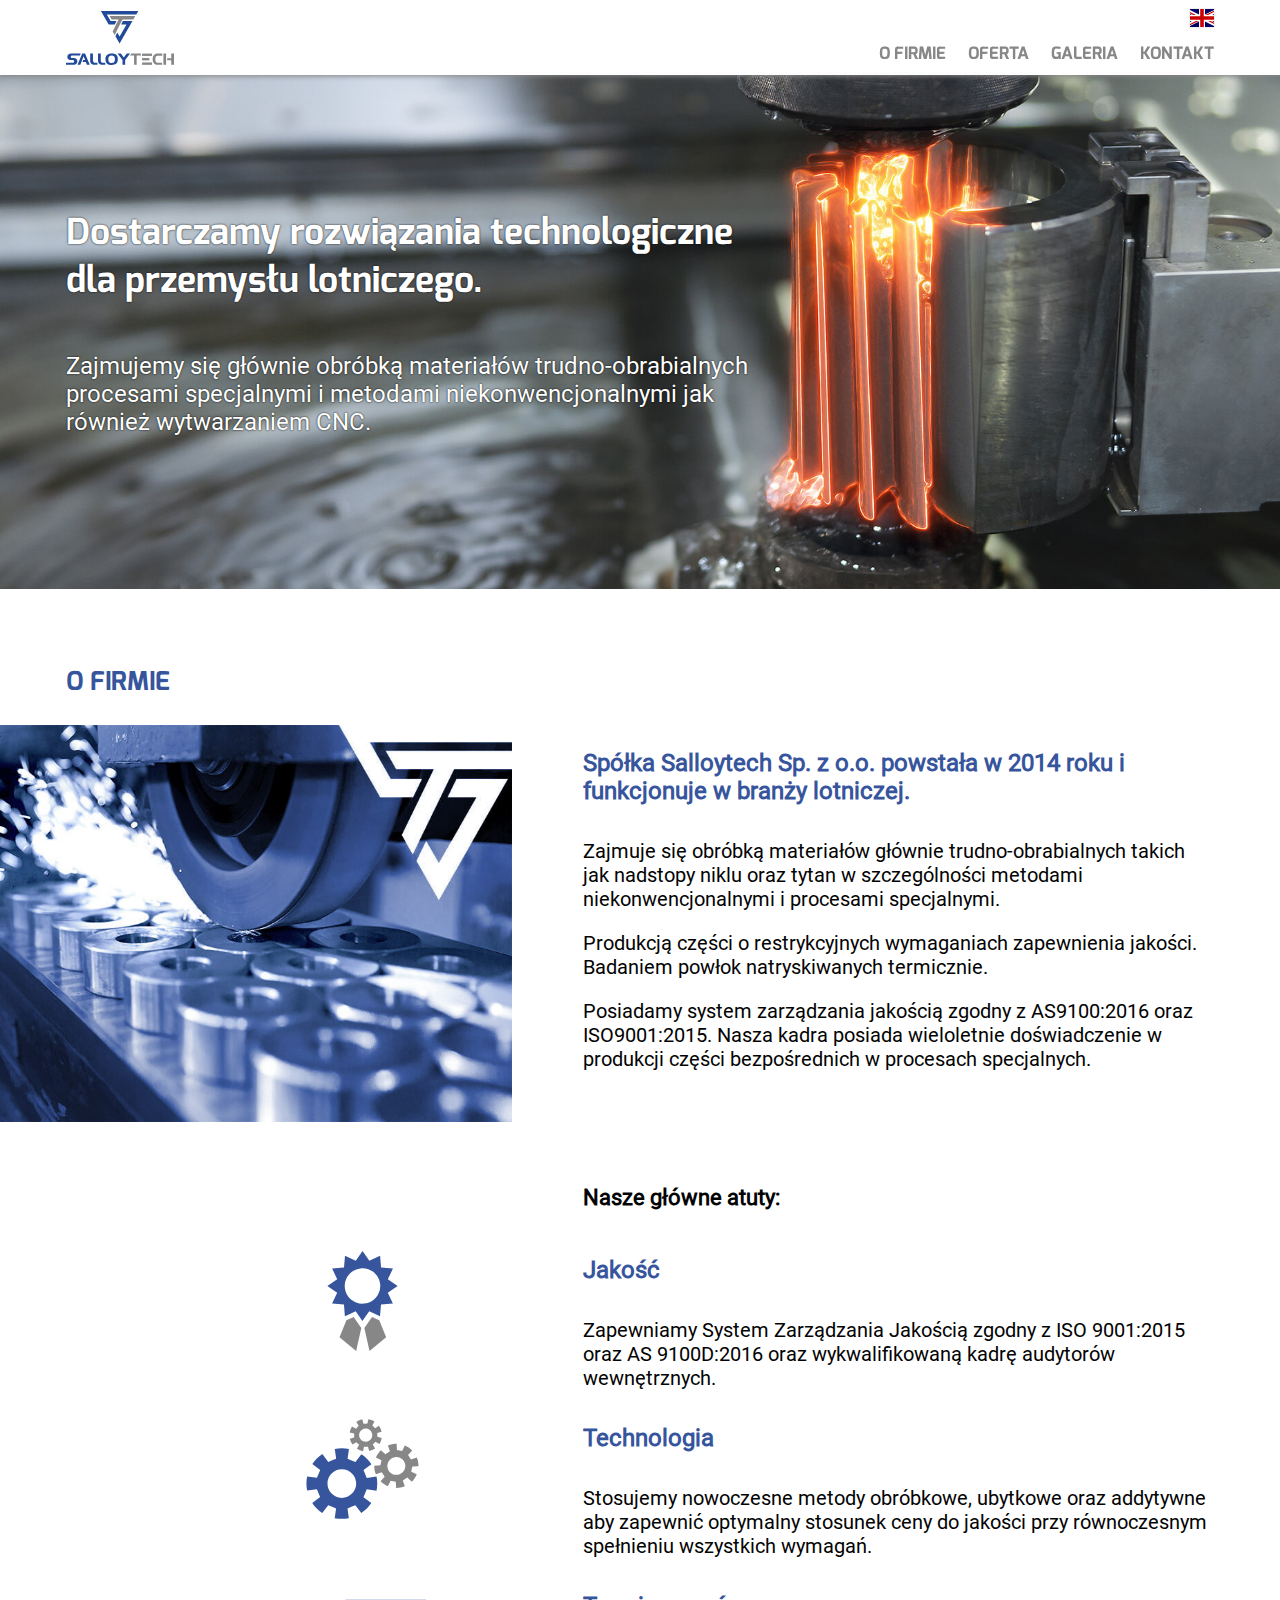
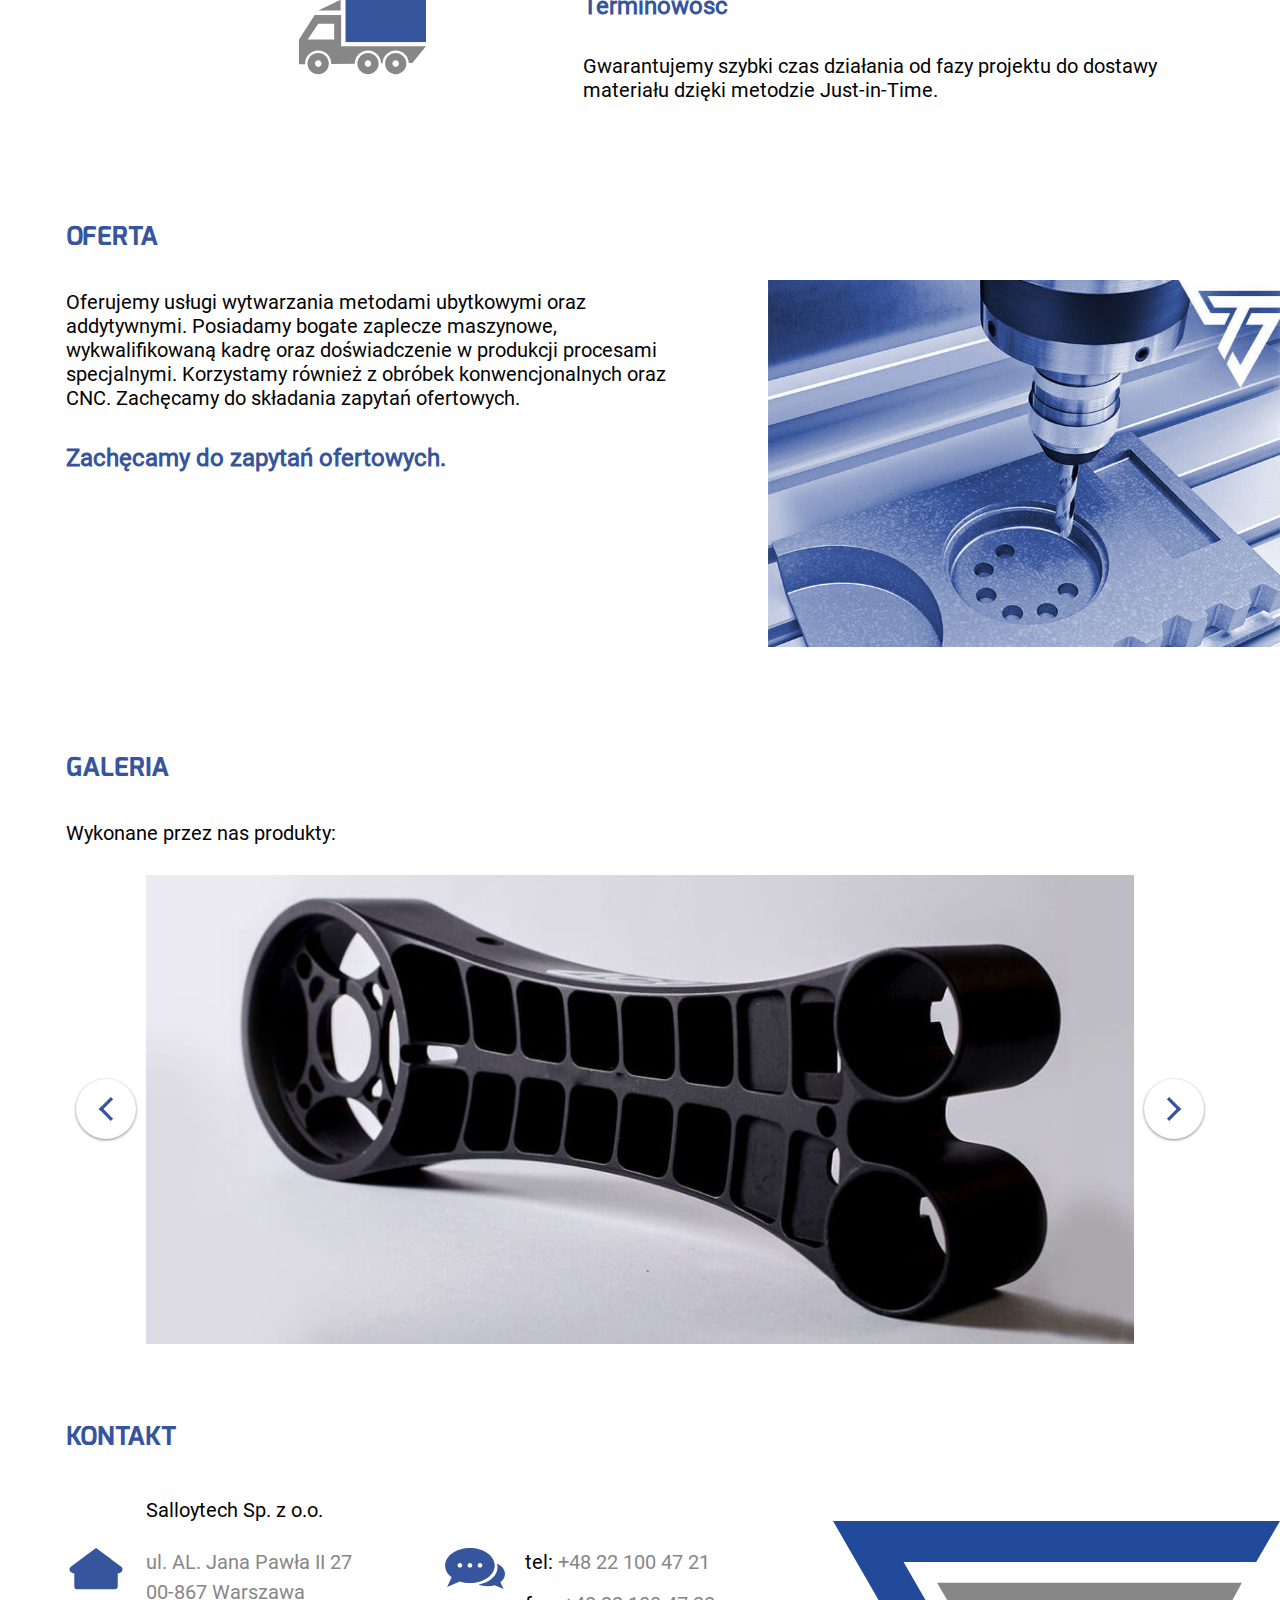
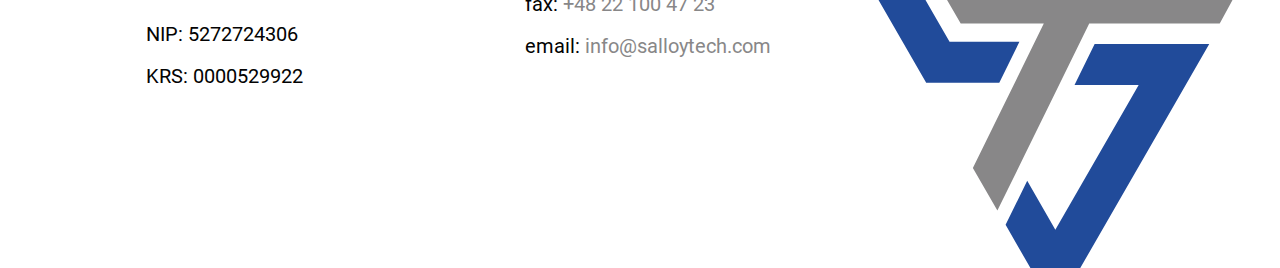
==== commit c8605a71: "mobile logo and language icons" ====
--- a/index.html
+++ b/index.html
@@ -23,7 +23,7 @@
 				<a href="#kontakt" onclick="hideMenu()">Kontakt</a>
 			</nav>
 			<div class="jezyki">
-				<a href="./en/index.html" title="english site" onmouseenter="flagaAngliiKolor()" ontouchstart="flagaAngliiKolor()" onmouseleave="flagaAngliiSzara()" ontouchend="flagaAngliiSzara()"><img class="flaga flaga-brytyjska" src="./grafika/flaga-eng-szara.svg" alt="flaga brytyjska"/></a>
+				<a href="./en/index.html" title="english site"><img class="flaga flaga-brytyjska" src="./grafika/flaga-eng.svg" alt="flaga brytyjska"/></a>
 			</div>
 		</div>
 	</header>
